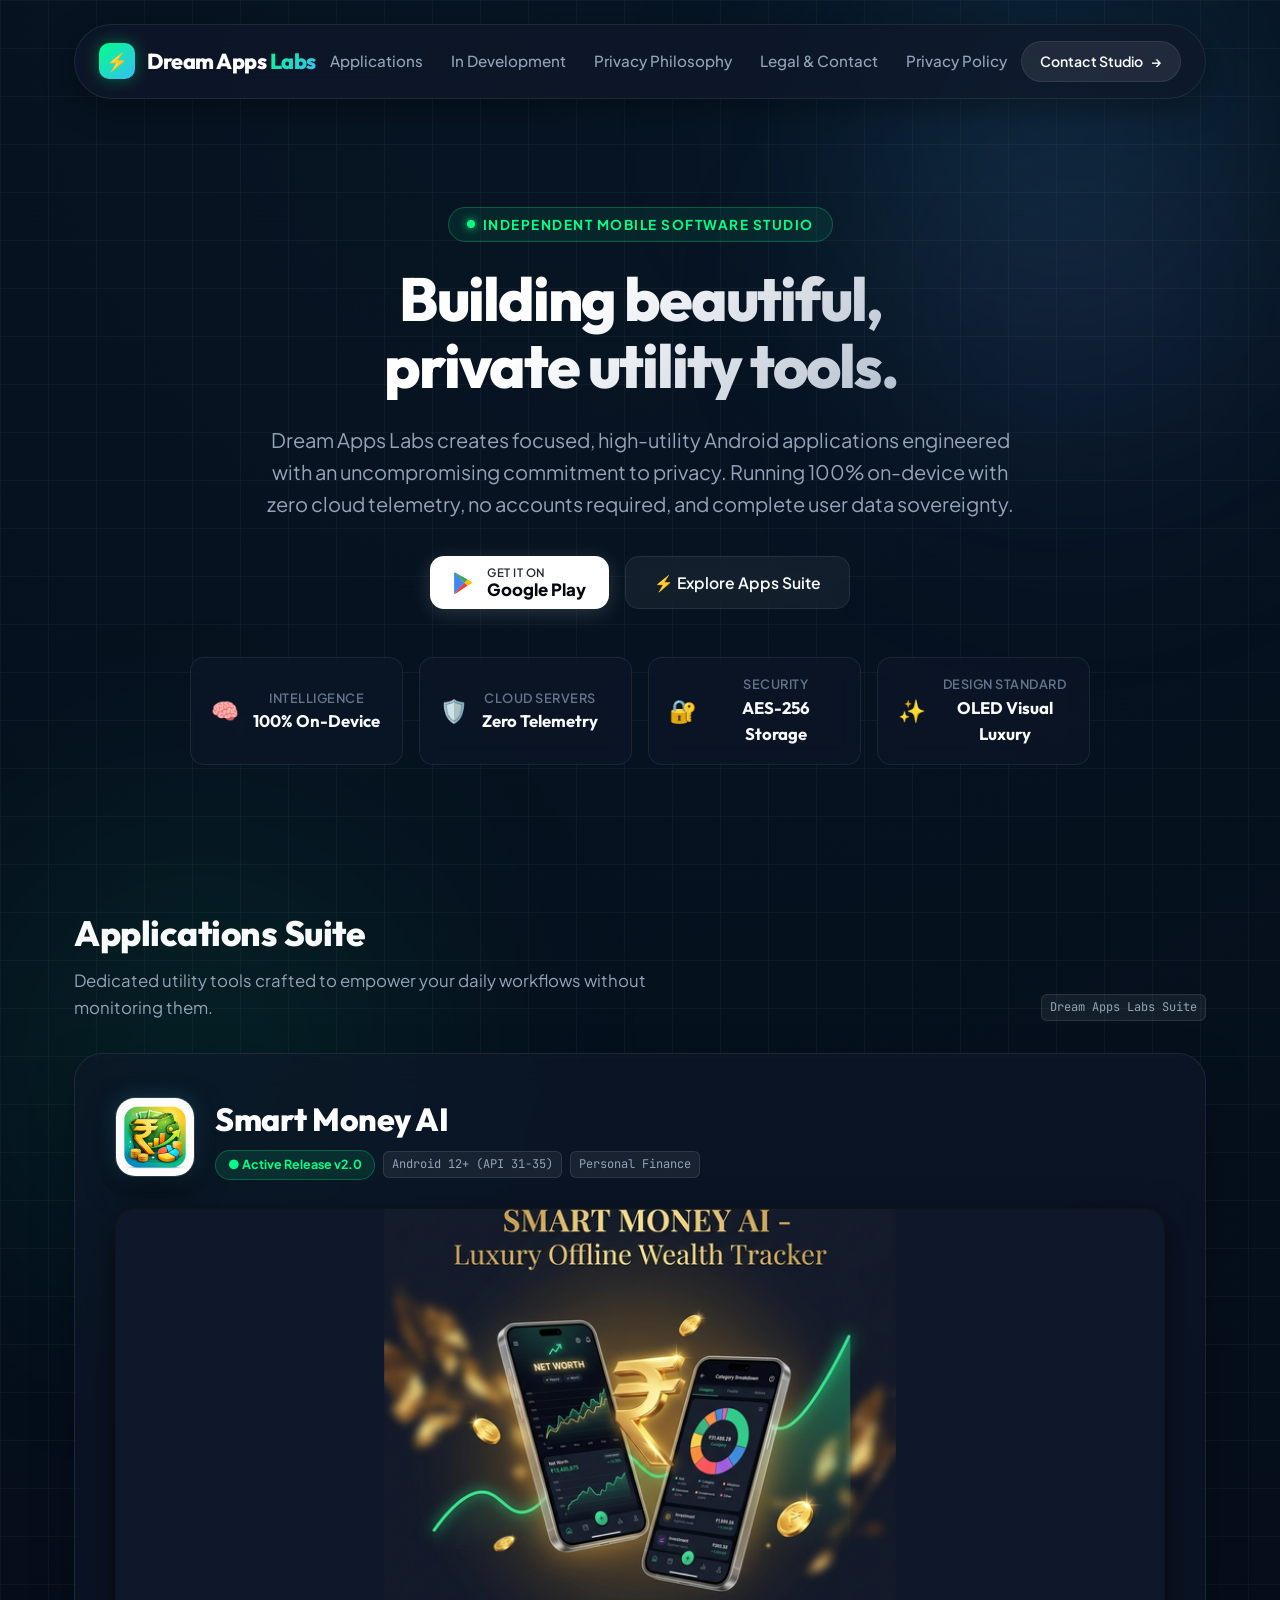
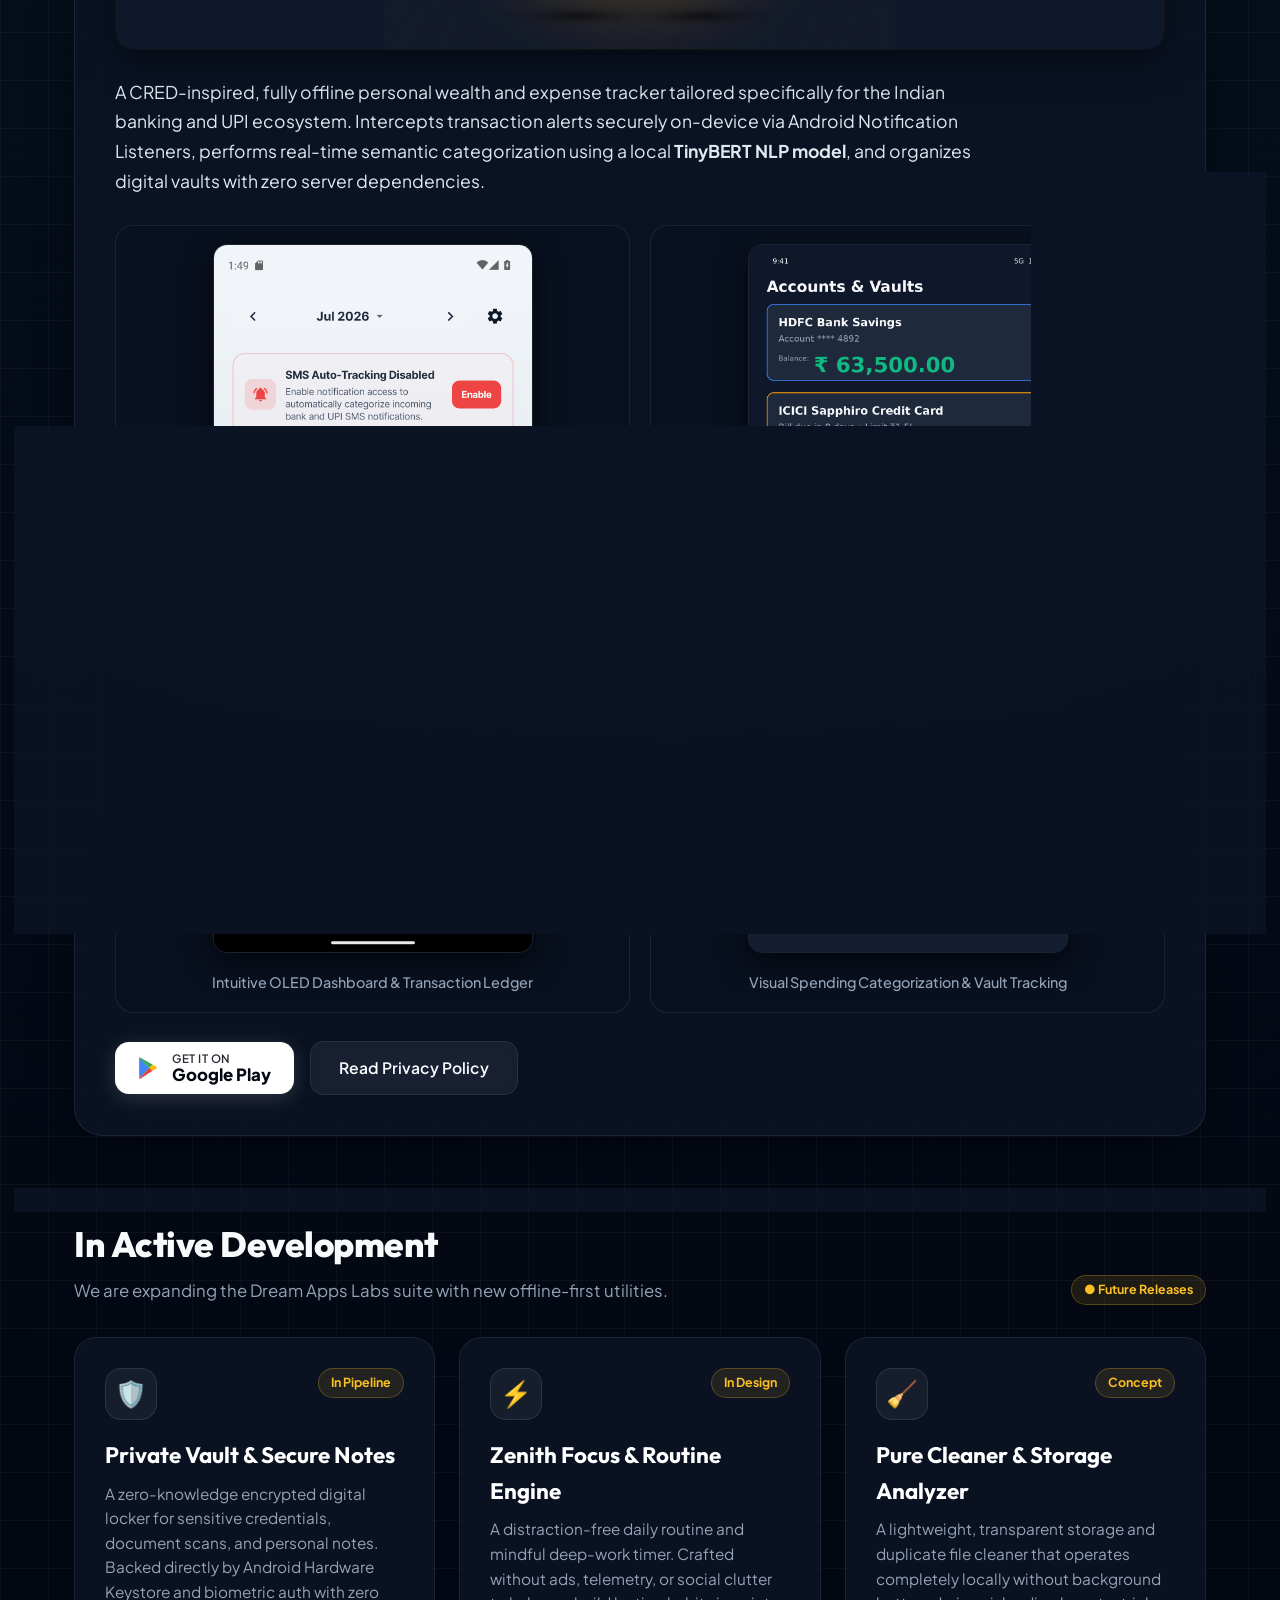
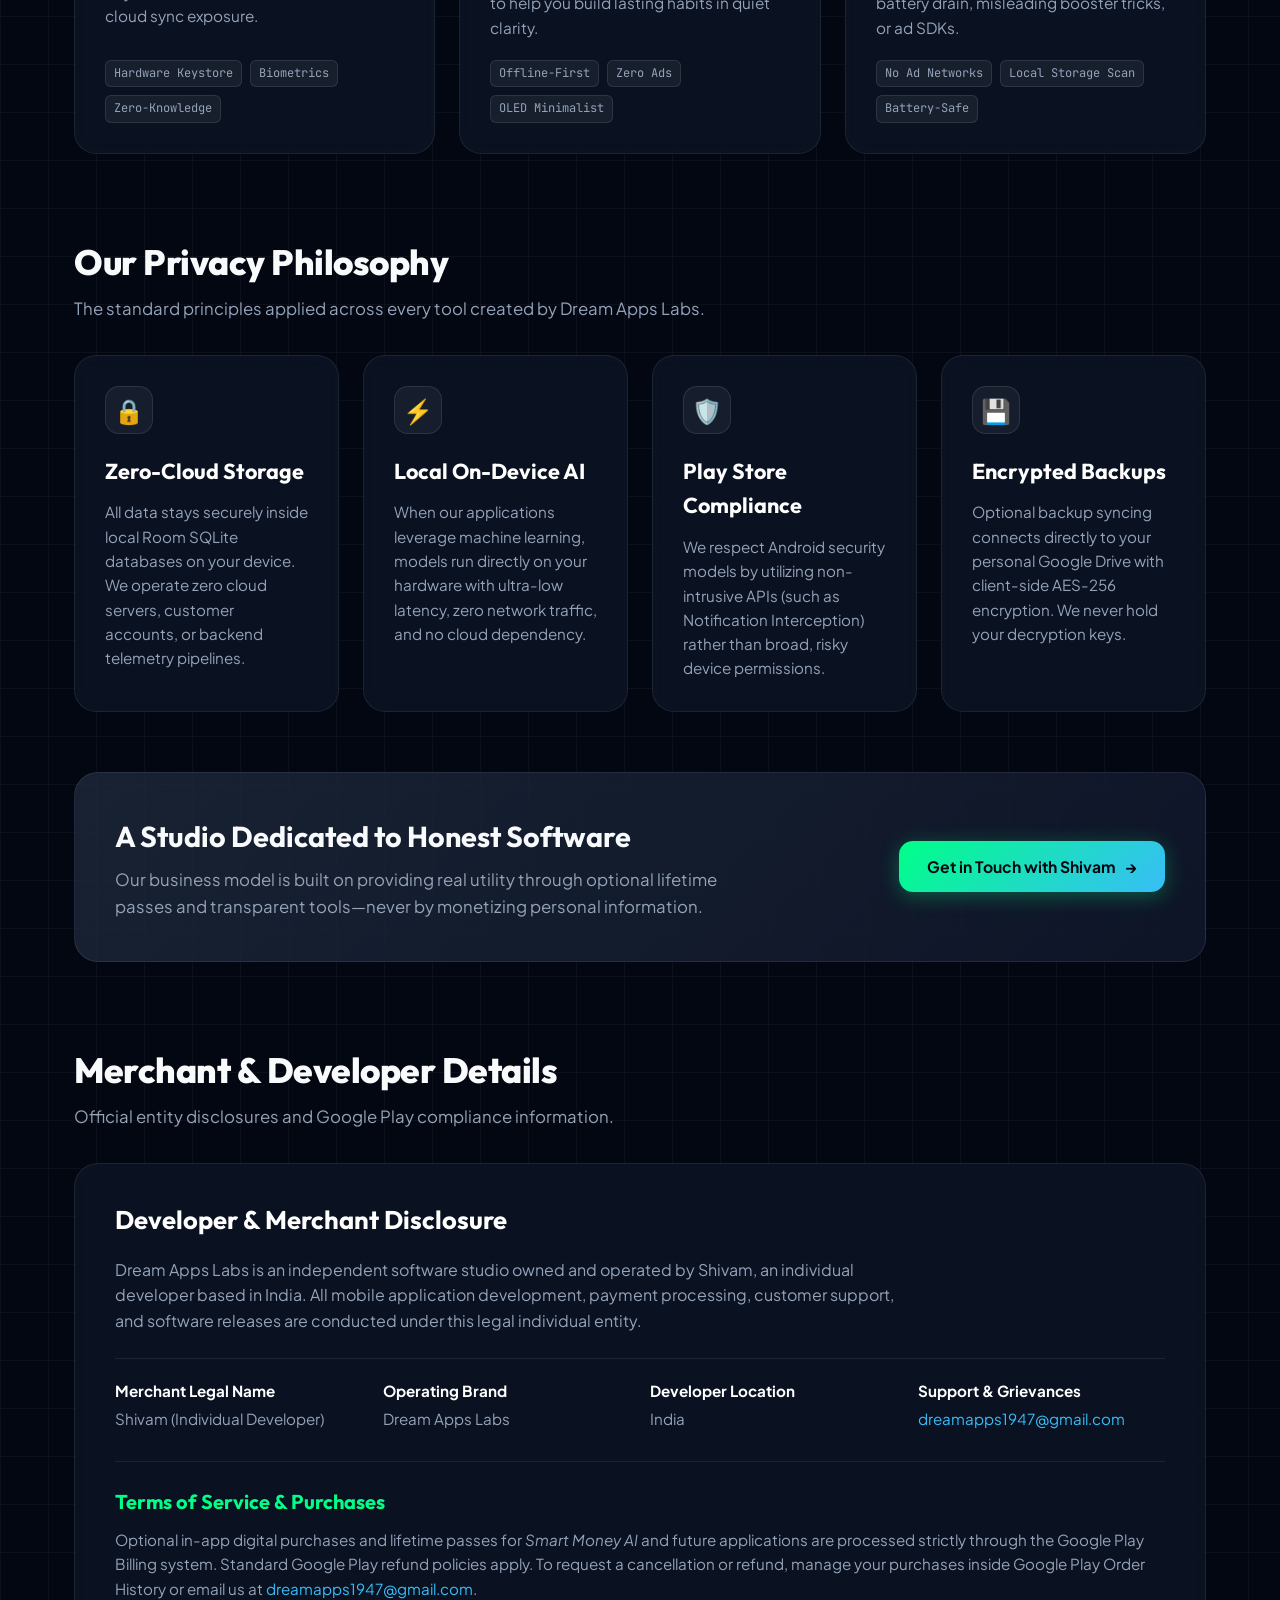
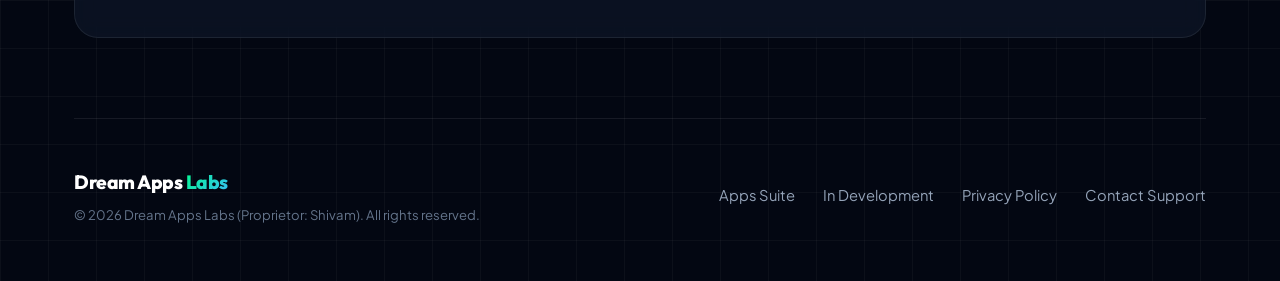
==== docs/index.html @ 2907e746 "chore: update canonical and OG meta tags to custom domain dreamappslabs.space" ====
<!DOCTYPE html>
<html lang="en">
<head>
    <meta charset="UTF-8">
    <meta name="viewport" content="width=device-width, initial-scale=1.0">
    <title>Dream Apps Labs | Privacy-First Utility Studio</title>
    <meta name="description" content="Dream Apps Labs is an independent mobile studio crafting beautiful, high-utility Android applications engineered with zero-cloud telemetry and on-device intelligence.">
    <link rel="canonical" href="https://dreamappslabs.space/">
    
    <!-- Open Graph / Social Sharing -->
    <meta property="og:type" content="website">
    <meta property="og:url" content="https://dreamappslabs.space/">
    <meta property="og:title" content="Dream Apps Labs | Privacy-First Utility Studio">
    <meta property="og:description" content="Mobile software studio crafting high-utility, beautiful Android applications. Zero cloud tracking, 100% on-device.">
    <meta property="og:image" content="https://dreamappslabs.space/assets/feature_graphic_1024x500.png">

    <!-- Twitter Card -->
    <meta name="twitter:card" content="summary_large_image">
    <meta name="twitter:title" content="Dream Apps Labs | Privacy-First Utility Studio">
    <meta name="twitter:description" content="Mobile software studio crafting high-utility, beautiful Android applications with zero cloud telemetry.">
    <meta name="twitter:image" content="https://dreamappslabs.space/assets/feature_graphic_1024x500.png">

    <link rel="icon" type="image/png" href="assets/app_icon_512.png">

    <!-- Premium Google Fonts -->
    <link rel="preconnect" href="https://fonts.googleapis.com">
    <link rel="preconnect" href="https://fonts.gstatic.com" crossorigin>
    <link href="https://fonts.googleapis.com/css2?family=JetBrains+Mono:wght@400;600&family=Outfit:wght@400;500;600;700;800&family=Plus+Jakarta+Sans:wght@300;400;500;600;700&display=swap" rel="stylesheet">
    
    <style>
        :root {
            --bg-color: #030712;
            --bg-surface: rgba(15, 23, 42, 0.65);
            --bg-surface-hover: rgba(30, 41, 59, 0.7);
            --grid-color: rgba(255, 255, 255, 0.035);
            --text-primary: #f8fafc;
            --text-secondary: #94a3b8;
            --text-muted: #64748b;
            --accent-green: #10b981;
            --accent-emerald: #00ff87;
            --accent-blue: #38bdf8;
            --accent-purple: #818cf8;
            --accent-amber: #fbbf24;
            --card-border: rgba(255, 255, 255, 0.08);
            --card-border-glow: rgba(56, 189, 248, 0.3);
            --glow-color: rgba(56, 189, 248, 0.15);
        }

        * {
            box-sizing: border-box;
            margin: 0;
            padding: 0;
        }

        html {
            scroll-behavior: smooth;
        }

        body {
            font-family: 'Plus Jakarta Sans', sans-serif;
            background-color: var(--bg-color);
            background-image: 
                radial-gradient(circle at 50% 0%, rgba(56, 189, 248, 0.08) 0%, transparent 60%),
                linear-gradient(to right, var(--grid-color) 1px, transparent 1px),
                linear-gradient(to bottom, var(--grid-color) 1px, transparent 1px);
            background-size: 100% 100%, 48px 48px, 48px 48px;
            color: var(--text-primary);
            min-height: 100vh;
            line-height: 1.6;
            overflow-x: hidden;
        }

        /* Ambient Glowing Background Meshes */
        .ambient-glow-1 {
            position: absolute;
            top: -200px;
            right: -100px;
            width: 650px;
            height: 650px;
            border-radius: 50%;
            background: radial-gradient(circle, rgba(56, 189, 248, 0.14) 0%, rgba(0, 0, 0, 0) 70%);
            z-index: -1;
            filter: blur(100px);
            pointer-events: none;
        }

        .ambient-glow-2 {
            position: absolute;
            top: 700px;
            left: -150px;
            width: 700px;
            height: 700px;
            border-radius: 50%;
            background: radial-gradient(circle, rgba(0, 255, 135, 0.09) 0%, rgba(0, 0, 0, 0) 70%);
            z-index: -1;
            filter: blur(100px);
            pointer-events: none;
        }

        .ambient-glow-3 {
            position: absolute;
            bottom: 300px;
            right: -100px;
            width: 600px;
            height: 600px;
            border-radius: 50%;
            background: radial-gradient(circle, rgba(129, 140, 248, 0.1) 0%, rgba(0, 0, 0, 0) 70%);
            z-index: -1;
            filter: blur(100px);
            pointer-events: none;
        }

        .container {
            max-width: 1180px;
            margin: 0 auto;
            padding: 24px;
            position: relative;
        }

        /* Modern Navigation */
        header {
            display: flex;
            justify-content: space-between;
            align-items: center;
            padding: 16px 24px;
            margin-bottom: 48px;
            background: rgba(15, 23, 42, 0.75);
            backdrop-filter: blur(16px);
            border: 1px solid var(--card-border);
            border-radius: 100px;
            position: sticky;
            top: 20px;
            z-index: 100;
            box-shadow: 0 8px 32px 0 rgba(0, 0, 0, 0.36);
        }

        .brand-container {
            display: flex;
            align-items: center;
            gap: 12px;
            text-decoration: none;
        }

        .brand-icon {
            width: 36px;
            height: 36px;
            border-radius: 10px;
            background: linear-gradient(135deg, #00ff87 0%, #38bdf8 100%);
            display: flex;
            align-items: center;
            justify-content: center;
            color: #030712;
            font-size: 1.1rem;
            font-weight: 800;
            box-shadow: 0 0 16px rgba(0, 255, 135, 0.35);
        }

        .logo {
            font-family: 'Outfit', sans-serif;
            font-size: 1.35rem;
            font-weight: 800;
            letter-spacing: -0.5px;
            color: #ffffff;
        }

        .logo span {
            background: linear-gradient(135deg, var(--accent-emerald) 0%, var(--accent-blue) 100%);
            -webkit-background-clip: text;
            -webkit-text-fill-color: transparent;
        }

        .nav-links {
            display: flex;
            align-items: center;
            gap: 28px;
        }

        .nav-links a {
            color: var(--text-secondary);
            text-decoration: none;
            font-size: 0.95rem;
            font-weight: 500;
            transition: color 0.2s ease;
        }

        .nav-links a:hover {
            color: var(--text-primary);
        }

        .header-btn {
            display: inline-flex;
            align-items: center;
            gap: 8px;
            background: rgba(255, 255, 255, 0.08);
            color: var(--text-primary);
            border: 1px solid var(--card-border);
            padding: 8px 18px;
            border-radius: 100px;
            font-size: 0.88rem;
            font-weight: 600;
            text-decoration: none;
            transition: all 0.2s ease;
        }

        .header-btn:hover {
            background: rgba(255, 255, 255, 0.16);
            border-color: rgba(255, 255, 255, 0.25);
            transform: translateY(-1px);
        }

        /* Hero Section */
        .hero {
            text-align: center;
            padding: 60px 0 60px 0;
            max-width: 900px;
            margin: 0 auto;
        }

        .tagline {
            display: inline-flex;
            align-items: center;
            gap: 8px;
            font-size: 0.85rem;
            font-weight: 700;
            letter-spacing: 1.5px;
            text-transform: uppercase;
            color: var(--accent-emerald);
            background: rgba(0, 255, 135, 0.08);
            border: 1px solid rgba(0, 255, 135, 0.25);
            padding: 6px 18px;
            border-radius: 100px;
            margin-bottom: 24px;
        }

        .tagline .pulse-dot {
            width: 8px;
            height: 8px;
            border-radius: 50%;
            background-color: var(--accent-emerald);
            box-shadow: 0 0 10px var(--accent-emerald);
            animation: pulse 2s infinite ease-in-out;
        }

        @keyframes pulse {
            0% { transform: scale(0.9); opacity: 0.7; }
            50% { transform: scale(1.3); opacity: 1; box-shadow: 0 0 14px var(--accent-emerald); }
            100% { transform: scale(0.9); opacity: 0.7; }
        }

        h1 {
            font-family: 'Outfit', sans-serif;
            font-size: 3.8rem;
            font-weight: 800;
            line-height: 1.1;
            letter-spacing: -2px;
            margin-bottom: 24px;
            background: linear-gradient(135deg, #ffffff 40%, #94a3b8 100%);
            -webkit-background-clip: text;
            -webkit-text-fill-color: transparent;
        }

        @media (max-width: 768px) {
            h1 { font-size: 2.5rem; letter-spacing: -1px; }
            .nav-links { display: none; }
            header { border-radius: 20px; }
        }

        .hero-desc {
            font-size: 1.25rem;
            color: var(--text-secondary);
            max-width: 760px;
            margin: 0 auto 36px auto;
            font-weight: 400;
        }

        .hero-actions {
            display: flex;
            align-items: center;
            justify-content: center;
            gap: 16px;
            flex-wrap: wrap;
            margin-bottom: 48px;
        }

        /* Buttons */
        .btn {
            font-family: 'Plus Jakarta Sans', sans-serif;
            font-weight: 600;
            font-size: 0.98rem;
            padding: 13px 28px;
            border-radius: 14px;
            cursor: pointer;
            text-decoration: none;
            transition: all 0.25s cubic-bezier(0.16, 1, 0.3, 1);
            display: inline-flex;
            align-items: center;
            gap: 10px;
        }

        .btn-primary {
            background: linear-gradient(135deg, #00ff87 0%, #38bdf8 100%);
            color: #030712;
            font-weight: 700;
            border: none;
            box-shadow: 0 4px 20px rgba(0, 255, 135, 0.3);
        }

        .btn-primary:hover {
            transform: translateY(-2px);
            box-shadow: 0 8px 30px rgba(56, 189, 248, 0.4);
        }

        .btn-secondary {
            background: rgba(255, 255, 255, 0.05);
            color: var(--text-primary);
            border: 1px solid var(--card-border);
            backdrop-filter: blur(8px);
        }

        .btn-secondary:hover {
            background: rgba(255, 255, 255, 0.1);
            border-color: rgba(255, 255, 255, 0.25);
            transform: translateY(-2px);
        }

        .btn-playstore {
            background: #ffffff;
            color: #030712;
            border: 1px solid rgba(255, 255, 255, 0.4);
            padding: 9px 22px;
            border-radius: 14px;
            display: inline-flex;
            align-items: center;
            gap: 12px;
            text-decoration: none;
            box-shadow: 0 4px 20px rgba(255, 255, 255, 0.15);
            transition: all 0.25s cubic-bezier(0.16, 1, 0.3, 1);
        }

        .btn-playstore:hover {
            background: #ffffff;
            transform: translateY(-2px);
            box-shadow: 0 8px 30px rgba(255, 255, 255, 0.3), 0 0 20px rgba(56, 189, 248, 0.3);
        }

        .btn-playstore svg {
            flex-shrink: 0;
        }

        /* Trust Grid Badges */
        .trust-grid {
            display: grid;
            grid-template-columns: repeat(auto-fit, minmax(200px, 1fr));
            gap: 16px;
            max-width: 960px;
            margin: 0 auto;
        }

        .trust-item {
            background: rgba(15, 23, 42, 0.5);
            border: 1px solid var(--card-border);
            border-radius: 14px;
            padding: 16px 20px;
            display: flex;
            align-items: center;
            gap: 14px;
            backdrop-filter: blur(10px);
            transition: all 0.2s ease;
        }

        .trust-item:hover {
            border-color: rgba(255, 255, 255, 0.18);
            background: rgba(15, 23, 42, 0.8);
            transform: translateY(-2px);
        }

        .trust-icon {
            font-size: 1.4rem;
        }

        .trust-label {
            font-size: 0.8rem;
            color: var(--text-muted);
            text-transform: uppercase;
            letter-spacing: 0.5px;
            font-weight: 600;
        }

        .trust-value {
            font-family: 'Outfit', sans-serif;
            font-size: 1.05rem;
            font-weight: 700;
            color: var(--text-primary);
        }

        /* Section Headings */
        .section-header {
            margin: 80px 0 32px 0;
            display: flex;
            align-items: flex-end;
            justify-content: space-between;
            flex-wrap: wrap;
            gap: 16px;
        }

        .section-title {
            font-family: 'Outfit', sans-serif;
            font-size: 2.2rem;
            font-weight: 800;
            letter-spacing: -0.5px;
        }

        .section-subtitle {
            color: var(--text-secondary);
            font-size: 1.05rem;
            max-width: 640px;
            margin-top: 6px;
        }

        /* Apps Ecosystem Section */
        .app-spotlight-card {
            background: var(--bg-surface);
            border: 1px solid var(--card-border);
            border-radius: 28px;
            padding: 40px;
            backdrop-filter: blur(16px);
            box-shadow: 0 16px 48px -12px rgba(0, 0, 0, 0.5);
            position: relative;
            overflow: hidden;
            margin-bottom: 32px;
            transition: all 0.3s ease;
        }

        .app-spotlight-card:hover {
            border-color: var(--card-border-glow);
            box-shadow: 0 20px 60px -10px var(--glow-color);
        }

        .app-hero-header {
            display: flex;
            align-items: center;
            justify-content: space-between;
            flex-wrap: wrap;
            gap: 20px;
            margin-bottom: 28px;
        }

        .app-branding {
            display: flex;
            align-items: center;
            gap: 20px;
        }

        .app-icon {
            width: 80px;
            height: 80px;
            border-radius: 20px;
            box-shadow: 0 10px 30px rgba(0, 0, 0, 0.6), 0 0 20px rgba(56, 189, 248, 0.25);
            border: 1px solid rgba(255, 255, 255, 0.15);
            object-fit: cover;
        }

        .app-title-group h3 {
            font-family: 'Outfit', sans-serif;
            font-size: 2rem;
            font-weight: 800;
            letter-spacing: -0.5px;
            color: #ffffff;
            margin-bottom: 4px;
        }

        .status-badge-active {
            display: inline-flex;
            align-items: center;
            gap: 6px;
            font-size: 0.78rem;
            font-weight: 700;
            color: var(--accent-emerald);
            background: rgba(0, 255, 135, 0.1);
            border: 1px solid rgba(0, 255, 135, 0.25);
            padding: 4px 12px;
            border-radius: 100px;
        }

        .status-badge-pipeline {
            display: inline-flex;
            align-items: center;
            gap: 6px;
            font-size: 0.78rem;
            font-weight: 700;
            color: var(--accent-amber);
            background: rgba(251, 191, 36, 0.1);
            border: 1px solid rgba(251, 191, 36, 0.25);
            padding: 4px 12px;
            border-radius: 100px;
        }

        .feature-banner-wrapper {
            margin: 20px 0 28px 0;
            border-radius: 18px;
            overflow: hidden;
            border: 1px solid var(--card-border);
            box-shadow: 0 12px 36px rgba(0, 0, 0, 0.5);
            background: #000;
            position: relative;
        }

        .feature-banner {
            width: 100%;
            height: auto;
            max-height: 440px;
            object-fit: cover;
            display: block;
            transition: transform 0.4s ease;
        }

        .feature-banner-wrapper:hover .feature-banner {
            transform: scale(1.015);
        }

        .app-pitch {
            font-size: 1.1rem;
            color: #e2e8f0;
            max-width: 900px;
            margin-bottom: 24px;
            line-height: 1.7;
        }

        /* Screenshot Showcases */
        .screenshots-grid {
            display: grid;
            grid-template-columns: repeat(auto-fit, minmax(280px, 1fr));
            gap: 20px;
            margin: 28px 0;
        }

        .screenshot-card {
            background: rgba(10, 15, 30, 0.6);
            border: 1px solid var(--card-border);
            border-radius: 18px;
            padding: 18px;
            text-align: center;
            transition: all 0.3s ease;
        }

        .screenshot-card:hover {
            border-color: rgba(255, 255, 255, 0.25);
            transform: translateY(-4px);
        }

        .screenshot-img {
            width: 100%;
            max-width: 320px;
            height: auto;
            border-radius: 14px;
            border: 1px solid rgba(255, 255, 255, 0.08);
            box-shadow: 0 10px 30px rgba(0, 0, 0, 0.6);
            display: inline-block;
        }

        .screenshot-caption {
            margin-top: 12px;
            font-size: 0.9rem;
            color: var(--text-secondary);
            font-weight: 500;
        }

        /* Pipeline Apps Grid */
        .pipeline-grid {
            display: grid;
            grid-template-columns: repeat(auto-fit, minmax(320px, 1fr));
            gap: 24px;
            margin-bottom: 40px;
        }

        .pipeline-card {
            background: var(--bg-surface);
            border: 1px solid var(--card-border);
            border-radius: 22px;
            padding: 30px;
            backdrop-filter: blur(12px);
            transition: all 0.25s ease;
            display: flex;
            flex-direction: column;
            justify-content: space-between;
        }

        .pipeline-card:hover {
            transform: translateY(-4px);
            border-color: rgba(255, 255, 255, 0.2);
            background: var(--bg-surface-hover);
        }

        .pipeline-top {
            display: flex;
            justify-content: space-between;
            align-items: flex-start;
            margin-bottom: 18px;
        }

        .pipeline-icon {
            width: 52px;
            height: 52px;
            border-radius: 16px;
            background: rgba(255, 255, 255, 0.05);
            border: 1px solid rgba(255, 255, 255, 0.1);
            display: flex;
            align-items: center;
            justify-content: center;
            font-size: 1.6rem;
        }

        .pipeline-card h4 {
            font-family: 'Outfit', sans-serif;
            font-size: 1.4rem;
            font-weight: 700;
            color: #ffffff;
            margin-bottom: 8px;
        }

        .pipeline-desc {
            color: var(--text-secondary);
            font-size: 0.96rem;
            line-height: 1.6;
            margin-bottom: 20px;
        }

        .tag-pill-row {
            display: flex;
            flex-wrap: wrap;
            gap: 8px;
        }

        /* Pillars 4-grid */
        .pillars-grid {
            display: grid;
            grid-template-columns: repeat(auto-fit, minmax(260px, 1fr));
            gap: 24px;
            margin-bottom: 60px;
        }

        .pillar-card {
            background: var(--bg-surface);
            border: 1px solid var(--card-border);
            border-radius: 22px;
            padding: 30px;
            backdrop-filter: blur(12px);
            transition: all 0.25s ease;
            position: relative;
        }

        .pillar-card:hover {
            transform: translateY(-4px);
            border-color: rgba(255, 255, 255, 0.2);
            background: var(--bg-surface-hover);
        }

        .pillar-icon {
            width: 48px;
            height: 48px;
            border-radius: 14px;
            background: rgba(255, 255, 255, 0.05);
            border: 1px solid rgba(255, 255, 255, 0.1);
            display: flex;
            align-items: center;
            justify-content: center;
            font-size: 1.5rem;
            margin-bottom: 20px;
        }

        .pillar-card h4 {
            font-family: 'Outfit', sans-serif;
            font-size: 1.35rem;
            font-weight: 700;
            margin-bottom: 12px;
            color: #ffffff;
        }

        .pillar-card p {
            color: var(--text-secondary);
            font-size: 0.95rem;
            line-height: 1.6;
        }

        /* Studio Mission Banner */
        .studio-banner {
            background: linear-gradient(135deg, rgba(30, 41, 59, 0.8) 0%, rgba(15, 23, 42, 0.9) 100%);
            border: 1px solid var(--card-border);
            border-radius: 24px;
            padding: 40px;
            display: flex;
            align-items: center;
            justify-content: space-between;
            flex-wrap: wrap;
            gap: 24px;
            margin-bottom: 60px;
        }

        .studio-banner h3 {
            font-family: 'Outfit', sans-serif;
            font-size: 1.8rem;
            font-weight: 700;
            margin-bottom: 8px;
        }

        .studio-banner p {
            color: var(--text-secondary);
            max-width: 650px;
            font-size: 1.05rem;
        }

        /* Merchant Compliance Box */
        .compliance-section {
            background: var(--bg-surface);
            border: 1px solid var(--card-border);
            border-radius: 24px;
            padding: 36px 40px;
            margin-bottom: 80px;
            backdrop-filter: blur(12px);
        }

        .compliance-section h3 {
            font-family: 'Outfit', sans-serif;
            font-size: 1.6rem;
            font-weight: 700;
            margin-bottom: 16px;
            color: #ffffff;
        }

        .compliance-grid {
            display: grid;
            grid-template-columns: repeat(auto-fit, minmax(240px, 1fr));
            gap: 20px;
            margin-top: 20px;
            padding-top: 20px;
            border-top: 1px solid var(--card-border);
        }

        .compliance-item {
            font-size: 0.95rem;
            color: var(--text-secondary);
        }

        .compliance-item strong {
            color: #ffffff;
            display: block;
            margin-bottom: 4px;
        }

        /* Footer */
        footer {
            border-top: 1px solid var(--card-border);
            padding: 48px 0 32px 0;
            display: flex;
            justify-content: space-between;
            align-items: center;
            color: var(--text-secondary);
            font-size: 0.92rem;
            flex-wrap: wrap;
            gap: 24px;
        }

        .footer-brand {
            display: flex;
            flex-direction: column;
            gap: 6px;
        }

        .footer-links {
            display: flex;
            gap: 28px;
            align-items: center;
            flex-wrap: wrap;
        }

        .footer-links a {
            color: var(--text-secondary);
            text-decoration: none;
            transition: color 0.2s ease;
        }

        .footer-links a:hover {
            color: var(--text-primary);
        }

        /* Monospace badges */
        .mono-pill {
            font-family: 'JetBrains Mono', monospace;
            font-size: 0.75rem;
            background: rgba(255, 255, 255, 0.06);
            border: 1px solid rgba(255, 255, 255, 0.1);
            padding: 3px 8px;
            border-radius: 6px;
            color: var(--text-secondary);
        }
    </style>
</head>
<body>

    <div class="ambient-glow-1"></div>
    <div class="ambient-glow-2"></div>
    <div class="ambient-glow-3"></div>

    <div class="container">
        
        <!-- Header Navigation -->
        <header>
            <a href="#" class="brand-container">
                <div class="brand-icon">⚡</div>
                <div class="logo">Dream Apps<span> Labs</span></div>
            </a>

            <nav class="nav-links">
                <a href="#apps">Applications</a>
                <a href="#pipeline">In Development</a>
                <a href="#philosophy">Privacy Philosophy</a>
                <a href="#compliance">Legal & Contact</a>
                <a href="policy/smart-money/privacy-policy.html">Privacy Policy</a>
            </nav>

            <a href="mailto:dreamapps1947@gmail.com" class="header-btn">
                <span>Contact Studio</span>
                <span>→</span>
            </a>
        </header>

        <!-- Hero Section -->
        <section class="hero">
            <div class="tagline">
                <span class="pulse-dot"></span>
                <span>Independent Mobile Software Studio</span>
            </div>
            <h1>Building beautiful,<br>private utility tools.</h1>
            <p class="hero-desc">
                Dream Apps Labs creates focused, high-utility Android applications engineered with an uncompromising commitment to privacy. 
                Running 100% on-device with zero cloud telemetry, no accounts required, and complete user data sovereignty.
            </p>

            <div class="hero-actions">
                <a href="https://play.google.com/store/apps/details?id=com.expensemanagerai" target="_blank" rel="noopener noreferrer" class="btn btn-playstore">
                    <svg width="22" height="22" viewBox="0 0 512 512">
                        <path fill="#4285F4" d="M32.5 13.7c-4.4 4.7-7 11.5-7 19.8v445c0 8.3 2.6 15.1 7 19.8l232-242.3L32.5 13.7z"/>
                        <path fill="#FBBC04" d="M336.8 322.2l-72.3-73.9 72.3-73.9 83.2 47.4c23.7 13.5 23.7 35.6 0 49.1l-83.2 47.4z"/>
                        <path fill="#EA4335" d="M336.8 322.2L264.5 248.3 32.5 498.3c7.8 8.3 20.6 9.3 34.6 1.4l269.7-177.5z"/>
                        <path fill="#34A853" d="M336.8 174.4L67.1 22.3c-14-7.9-26.8-6.9-34.6 1.4l232 224.6 72.3-73.9z"/>
                    </svg>
                    <div style="text-align: left; line-height: 1.15;">
                        <span style="font-size: 0.72rem; text-transform: uppercase; letter-spacing: 0.5px; opacity: 0.85; display: block; font-weight: 600;">GET IT ON</span>
                        <span style="font-size: 1.05rem; font-weight: 800;">Google Play</span>
                    </div>
                </a>
                <a href="#apps" class="btn btn-secondary">
                    <span>⚡ Explore Apps Suite</span>
                </a>
            </div>

            <!-- Trust / Signal Badges -->
            <div class="trust-grid">
                <div class="trust-item">
                    <div class="trust-icon">🧠</div>
                    <div>
                        <div class="trust-label">Intelligence</div>
                        <div class="trust-value">100% On-Device</div>
                    </div>
                </div>
                <div class="trust-item">
                    <div class="trust-icon">🛡️</div>
                    <div>
                        <div class="trust-label">Cloud Servers</div>
                        <div class="trust-value">Zero Telemetry</div>
                    </div>
                </div>
                <div class="trust-item">
                    <div class="trust-icon">🔐</div>
                    <div>
                        <div class="trust-label">Security</div>
                        <div class="trust-value">AES-256 Storage</div>
                    </div>
                </div>
                <div class="trust-item">
                    <div class="trust-icon">✨</div>
                    <div>
                        <div class="trust-label">Design Standard</div>
                        <div class="trust-value">OLED Visual Luxury</div>
                    </div>
                </div>
            </div>
        </section>

        <!-- Apps Suite Section -->
        <div id="apps" class="section-header">
            <div>
                <h2 class="section-title">Applications Suite</h2>
                <p class="section-subtitle">Dedicated utility tools crafted to empower your daily workflows without monitoring them.</p>
            </div>
            <span class="mono-pill">Dream Apps Labs Suite</span>
        </div>

        <!-- Flagship: Smart Money AI -->
        <section class="app-spotlight-card">
            <div class="app-hero-header">
                <div class="app-branding">
                    <img src="assets/app_icon_512.png" alt="Smart Money AI Icon" class="app-icon">
                    <div class="app-title-group">
                        <h3>Smart Money AI</h3>
                        <div style="display: flex; gap: 8px; align-items: center; flex-wrap: wrap;">
                            <span class="status-badge-active">● Active Release v2.0</span>
                            <span class="mono-pill">Android 12+ (API 31-35)</span>
                            <span class="mono-pill">Personal Finance</span>
                        </div>
                    </div>
                </div>
            </div>

            <!-- Feature Graphic Banner -->
            <div class="feature-banner-wrapper">
                <img src="assets/feature_graphic_1024x500.png" alt="Smart Money AI Feature Graphic" class="feature-banner">
            </div>

            <p class="app-pitch">
                A CRED-inspired, fully offline personal wealth and expense tracker tailored specifically for the Indian banking and UPI ecosystem. Intercepts transaction alerts securely on-device via Android Notification Listeners, performs real-time semantic categorization using a local <strong>TinyBERT NLP model</strong>, and organizes digital vaults with zero server dependencies.
            </p>

            <!-- App Screenshots Showcase -->
            <div class="screenshots-grid">
                <div class="screenshot-card">
                    <img src="assets/screenshot_1.png" alt="Smart Money AI Dashboard & Analytics" class="screenshot-img">
                    <div class="screenshot-caption">Intuitive OLED Dashboard & Transaction Ledger</div>
                </div>
                <div class="screenshot-card">
                    <img src="assets/screenshot_2.png" alt="Smart Money AI Spending Breakdown" class="screenshot-img">
                    <div class="screenshot-caption">Visual Spending Categorization & Vault Tracking</div>
                </div>
            </div>

            <!-- Action Buttons -->
            <div style="display: flex; gap: 16px; flex-wrap: wrap; margin-top: 12px; align-items: center;">
                <a href="https://play.google.com/store/apps/details?id=com.expensemanagerai" target="_blank" rel="noopener noreferrer" class="btn btn-playstore">
                    <svg width="22" height="22" viewBox="0 0 512 512">
                        <path fill="#4285F4" d="M32.5 13.7c-4.4 4.7-7 11.5-7 19.8v445c0 8.3 2.6 15.1 7 19.8l232-242.3L32.5 13.7z"/>
                        <path fill="#FBBC04" d="M336.8 322.2l-72.3-73.9 72.3-73.9 83.2 47.4c23.7 13.5 23.7 35.6 0 49.1l-83.2 47.4z"/>
                        <path fill="#EA4335" d="M336.8 322.2L264.5 248.3 32.5 498.3c7.8 8.3 20.6 9.3 34.6 1.4l269.7-177.5z"/>
                        <path fill="#34A853" d="M336.8 174.4L67.1 22.3c-14-7.9-26.8-6.9-34.6 1.4l232 224.6 72.3-73.9z"/>
                    </svg>
                    <div style="text-align: left; line-height: 1.15;">
                        <span style="font-size: 0.72rem; text-transform: uppercase; letter-spacing: 0.5px; opacity: 0.85; display: block; font-weight: 600;">GET IT ON</span>
                        <span style="font-size: 1.05rem; font-weight: 800;">Google Play</span>
                    </div>
                </a>
                <a href="policy/smart-money/privacy-policy.html" class="btn btn-secondary">
                    <span>Read Privacy Policy</span>
                </a>
            </div>
        </section>

        <!-- Upcoming Apps Pipeline -->
        <div id="pipeline" class="section-header">
            <div>
                <h2 class="section-title">In Active Development</h2>
                <p class="section-subtitle">We are expanding the Dream Apps Labs suite with new offline-first utilities.</p>
            </div>
            <span class="status-badge-pipeline">● Future Releases</span>
        </div>

        <section class="pipeline-grid">
            
            <!-- Vault App Card -->
            <div class="pipeline-card">
                <div>
                    <div class="pipeline-top">
                        <div class="pipeline-icon">🛡️</div>
                        <span class="status-badge-pipeline">In Pipeline</span>
                    </div>
                    <h4>Private Vault & Secure Notes</h4>
                    <p class="pipeline-desc">
                        A zero-knowledge encrypted digital locker for sensitive credentials, document scans, and personal notes. Backed directly by Android Hardware Keystore and biometric auth with zero cloud sync exposure.
                    </p>
                </div>
                <div class="tag-pill-row">
                    <span class="mono-pill">Hardware Keystore</span>
                    <span class="mono-pill">Biometrics</span>
                    <span class="mono-pill">Zero-Knowledge</span>
                </div>
            </div>

            <!-- Zenith Habit & Focus App Card -->
            <div class="pipeline-card">
                <div>
                    <div class="pipeline-top">
                        <div class="pipeline-icon">⚡</div>
                        <span class="status-badge-pipeline">In Design</span>
                    </div>
                    <h4>Zenith Focus & Routine Engine</h4>
                    <p class="pipeline-desc">
                        A distraction-free daily routine and mindful deep-work timer. Crafted without ads, telemetry, or social clutter to help you build lasting habits in quiet clarity.
                    </p>
                </div>
                <div class="tag-pill-row">
                    <span class="mono-pill">Offline-First</span>
                    <span class="mono-pill">Zero Ads</span>
                    <span class="mono-pill">OLED Minimalist</span>
                </div>
            </div>

            <!-- Device Health / Cleaner Card -->
            <div class="pipeline-card">
                <div>
                    <div class="pipeline-top">
                        <div class="pipeline-icon">🧹</div>
                        <span class="status-badge-pipeline">Concept</span>
                    </div>
                    <h4>Pure Cleaner & Storage Analyzer</h4>
                    <p class="pipeline-desc">
                        A lightweight, transparent storage and duplicate file cleaner that operates completely locally without background battery drain, misleading booster tricks, or ad SDKs.
                    </p>
                </div>
                <div class="tag-pill-row">
                    <span class="mono-pill">No Ad Networks</span>
                    <span class="mono-pill">Local Storage Scan</span>
                    <span class="mono-pill">Battery-Safe</span>
                </div>
            </div>

        </section>

        <!-- Philosophy Section -->
        <div id="philosophy" class="section-header">
            <div>
                <h2 class="section-title">Our Privacy Philosophy</h2>
                <p class="section-subtitle">The standard principles applied across every tool created by Dream Apps Labs.</p>
            </div>
        </div>

        <section class="pillars-grid">
            <div class="pillar-card">
                <div class="pillar-icon">🔒</div>
                <h4>Zero-Cloud Storage</h4>
                <p>All data stays securely inside local Room SQLite databases on your device. We operate zero cloud servers, customer accounts, or backend telemetry pipelines.</p>
            </div>
            <div class="pillar-card">
                <div class="pillar-icon">⚡</div>
                <h4>Local On-Device AI</h4>
                <p>When our applications leverage machine learning, models run directly on your hardware with ultra-low latency, zero network traffic, and no cloud dependency.</p>
            </div>
            <div class="pillar-card">
                <div class="pillar-icon">🛡️</div>
                <h4>Play Store Compliance</h4>
                <p>We respect Android security models by utilizing non-intrusive APIs (such as Notification Interception) rather than broad, risky device permissions.</p>
            </div>
            <div class="pillar-card">
                <div class="pillar-icon">💾</div>
                <h4>Encrypted Backups</h4>
                <p>Optional backup syncing connects directly to your personal Google Drive with client-side AES-256 encryption. We never hold your decryption keys.</p>
            </div>
        </section>

        <!-- Studio Commitment Banner -->
        <section class="studio-banner">
            <div>
                <h3>A Studio Dedicated to Honest Software</h3>
                <p>Our business model is built on providing real utility through optional lifetime passes and transparent tools—never by monetizing personal information.</p>
            </div>
            <a href="mailto:dreamapps1947@gmail.com" class="btn btn-primary">
                <span>Get in Touch with Shivam</span>
                <span>→</span>
            </a>
        </section>

        <!-- Compliance & Merchant Section -->
        <div id="compliance" class="section-header">
            <div>
                <h2 class="section-title">Merchant & Developer Details</h2>
                <p class="section-subtitle">Official entity disclosures and Google Play compliance information.</p>
            </div>
        </div>

        <section class="compliance-section">
            <h3>Developer & Merchant Disclosure</h3>
            <p style="color: var(--text-secondary); max-width: 800px; margin-bottom: 24px;">
                Dream Apps Labs is an independent software studio owned and operated by Shivam, an individual developer based in India. All mobile application development, payment processing, customer support, and software releases are conducted under this legal individual entity.
            </p>

            <div class="compliance-grid">
                <div class="compliance-item">
                    <strong>Merchant Legal Name</strong>
                    Shivam (Individual Developer)
                </div>
                <div class="compliance-item">
                    <strong>Operating Brand</strong>
                    Dream Apps Labs
                </div>
                <div class="compliance-item">
                    <strong>Developer Location</strong>
                    India
                </div>
                <div class="compliance-item">
                    <strong>Support & Grievances</strong>
                    <a href="mailto:dreamapps1947@gmail.com" style="color: var(--accent-blue); text-decoration: none;">dreamapps1947@gmail.com</a>
                </div>
            </div>

            <div style="margin-top: 30px; padding-top: 24px; border-top: 1px solid var(--card-border);">
                <h4 style="font-family: 'Outfit', sans-serif; font-size: 1.25rem; color: var(--accent-emerald); margin-bottom: 10px;">
                    Terms of Service & Purchases
                </h4>
                <p style="color: var(--text-secondary); font-size: 0.95rem; line-height: 1.6;">
                    Optional in-app digital purchases and lifetime passes for <em>Smart Money AI</em> and future applications are processed strictly through the Google Play Billing system. Standard Google Play refund policies apply. To request a cancellation or refund, manage your purchases inside Google Play Order History or email us at <a href="mailto:dreamapps1947@gmail.com" style="color: var(--accent-blue); text-decoration: none;">dreamapps1947@gmail.com</a>.
                </p>
            </div>
        </section>

        <!-- Footer -->
        <footer>
            <div class="footer-brand">
                <div class="logo" style="font-size: 1.2rem;">Dream Apps<span> Labs</span></div>
                <div style="font-size: 0.82rem; color: var(--text-muted);">&copy; 2026 Dream Apps Labs (Proprietor: Shivam). All rights reserved.</div>
            </div>

            <div class="footer-links">
                <a href="#apps">Apps Suite</a>
                <a href="#pipeline">In Development</a>
                <a href="policy/smart-money/privacy-policy.html">Privacy Policy</a>
                <a href="mailto:dreamapps1947@gmail.com">Contact Support</a>
            </div>
        </footer>

    </div>

</body>
</html>
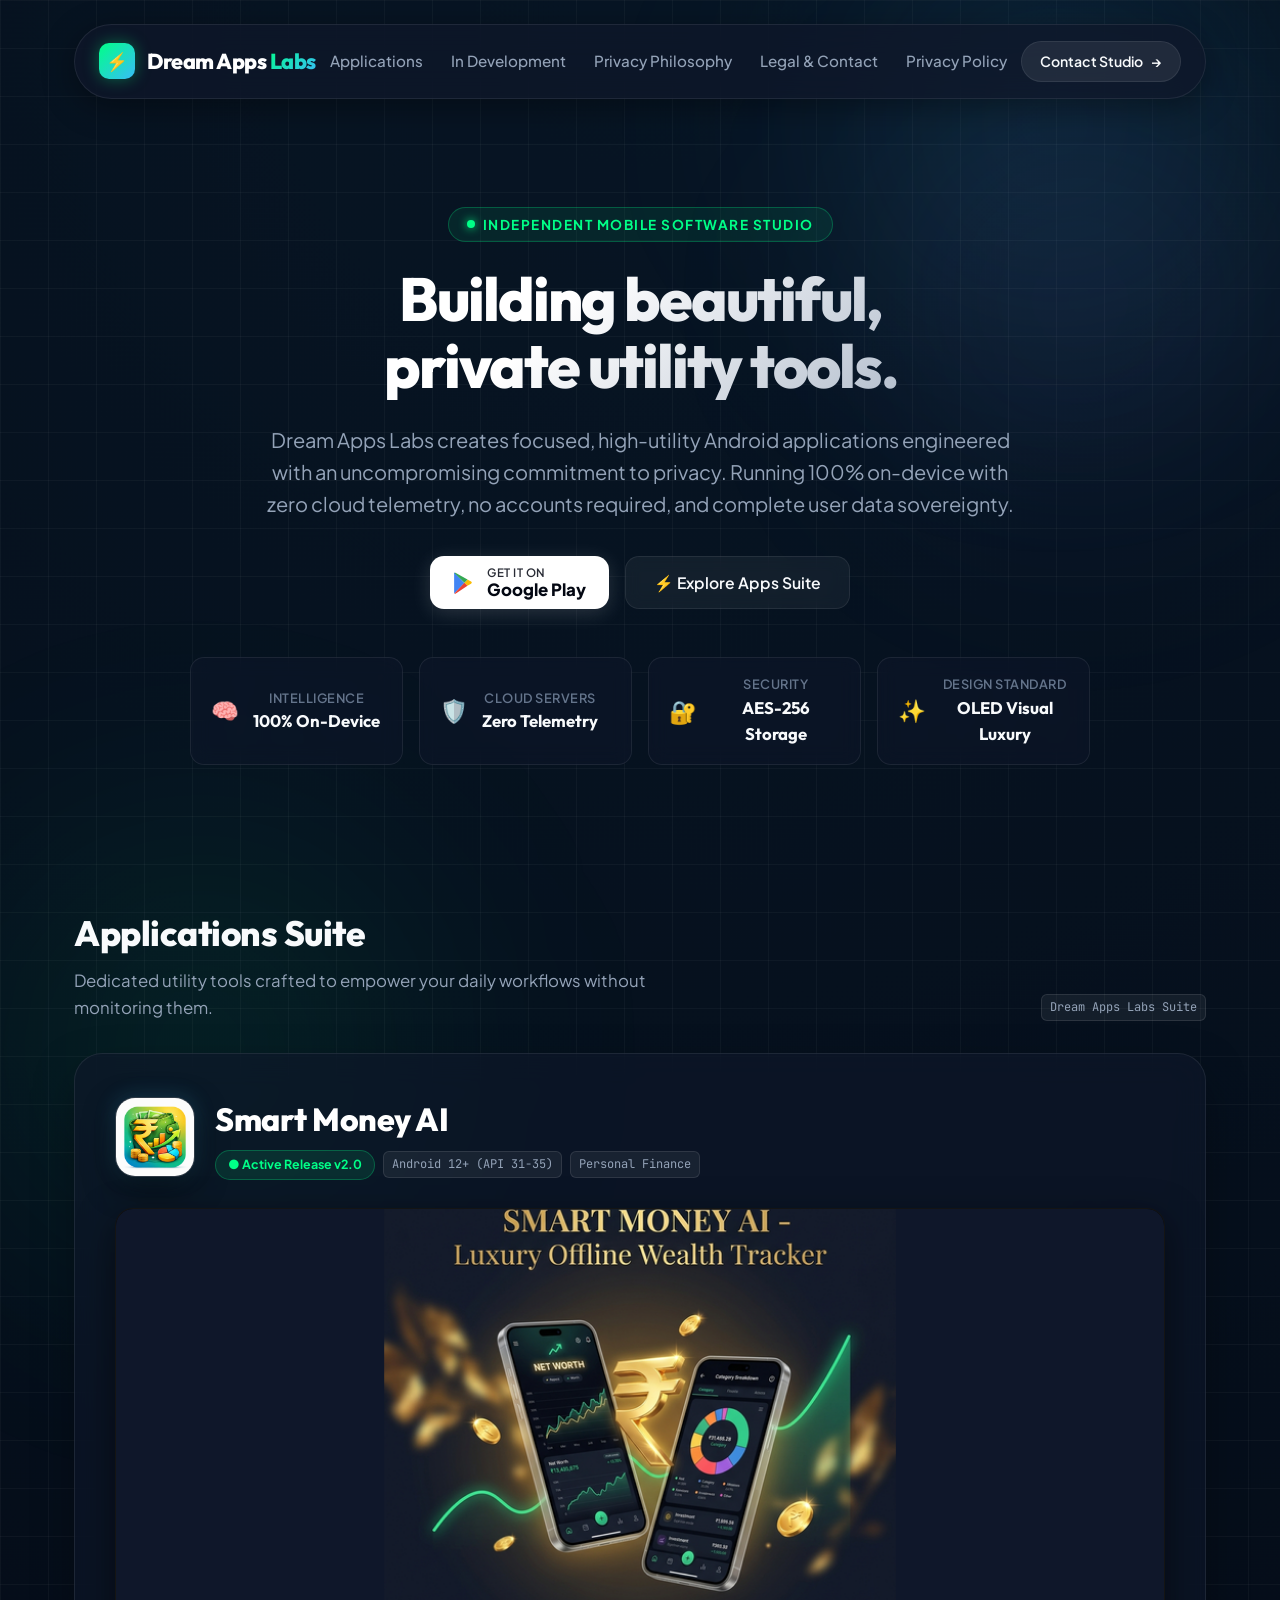
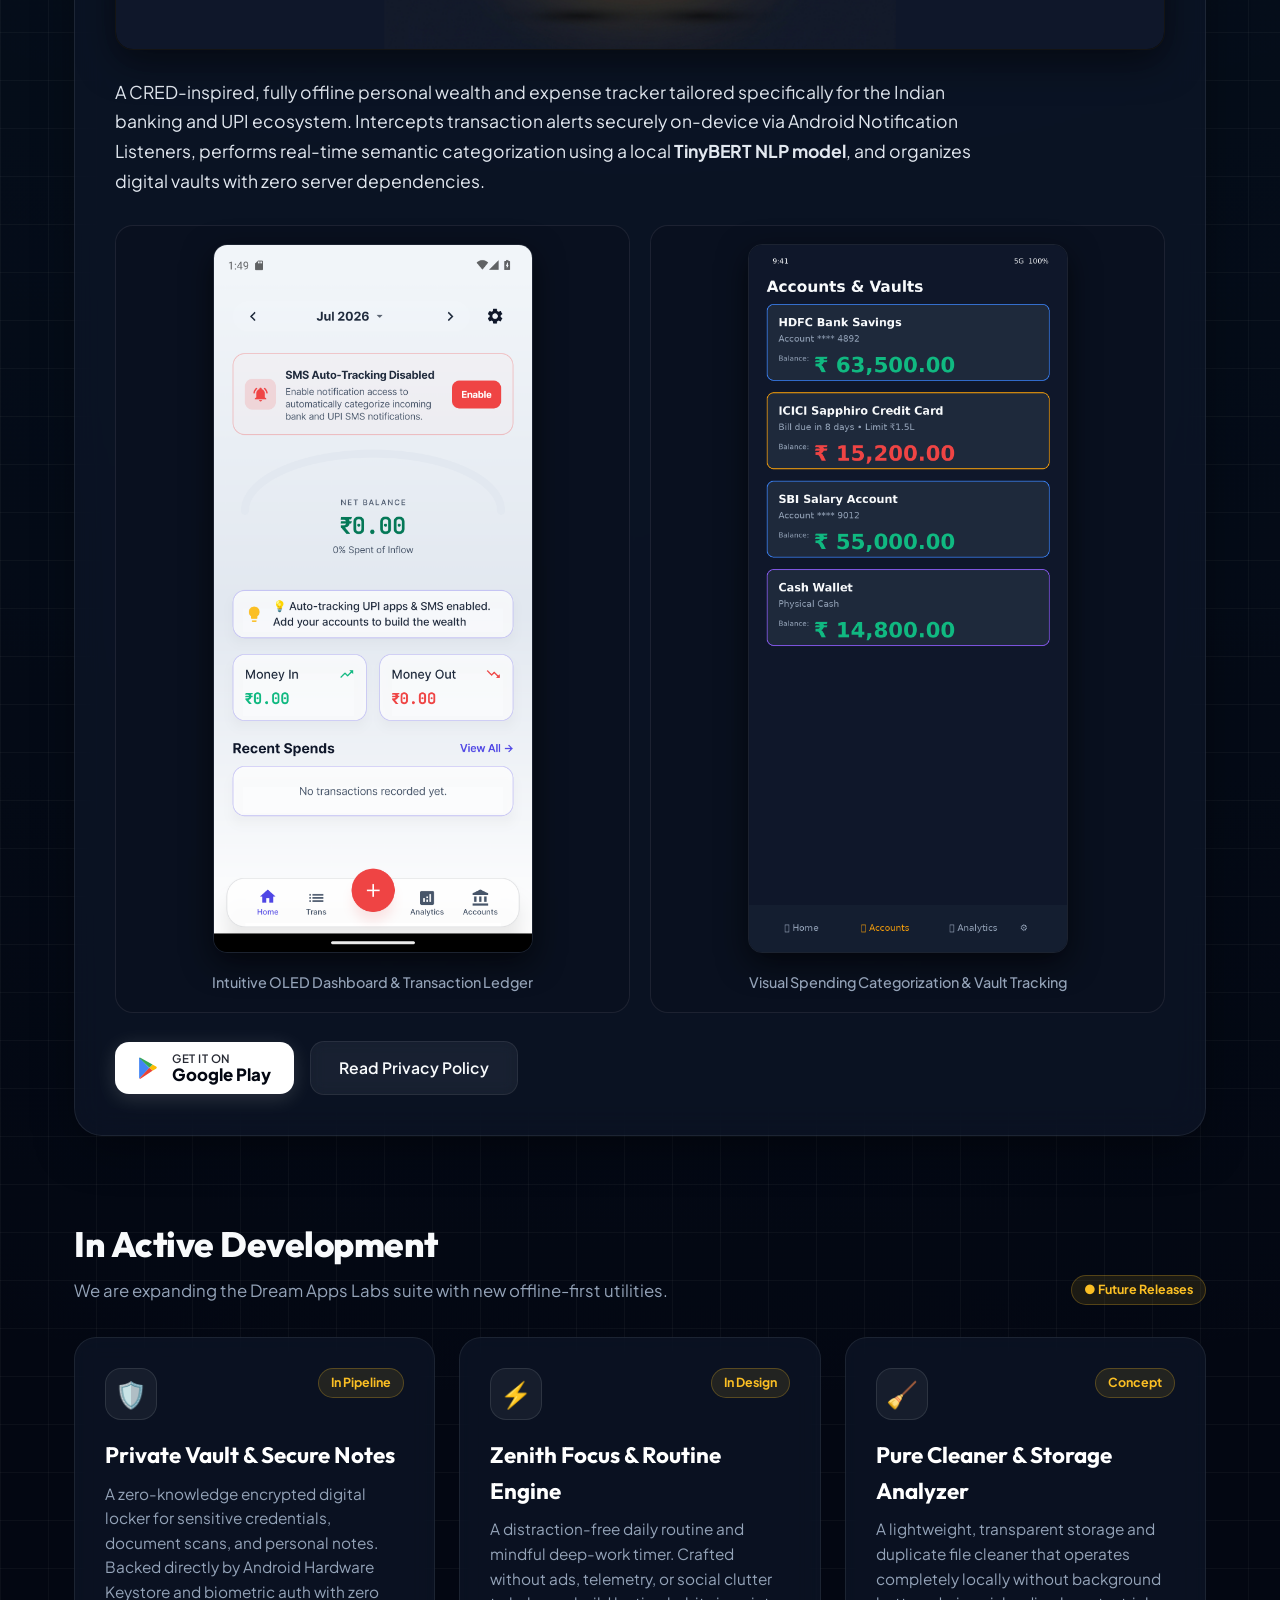
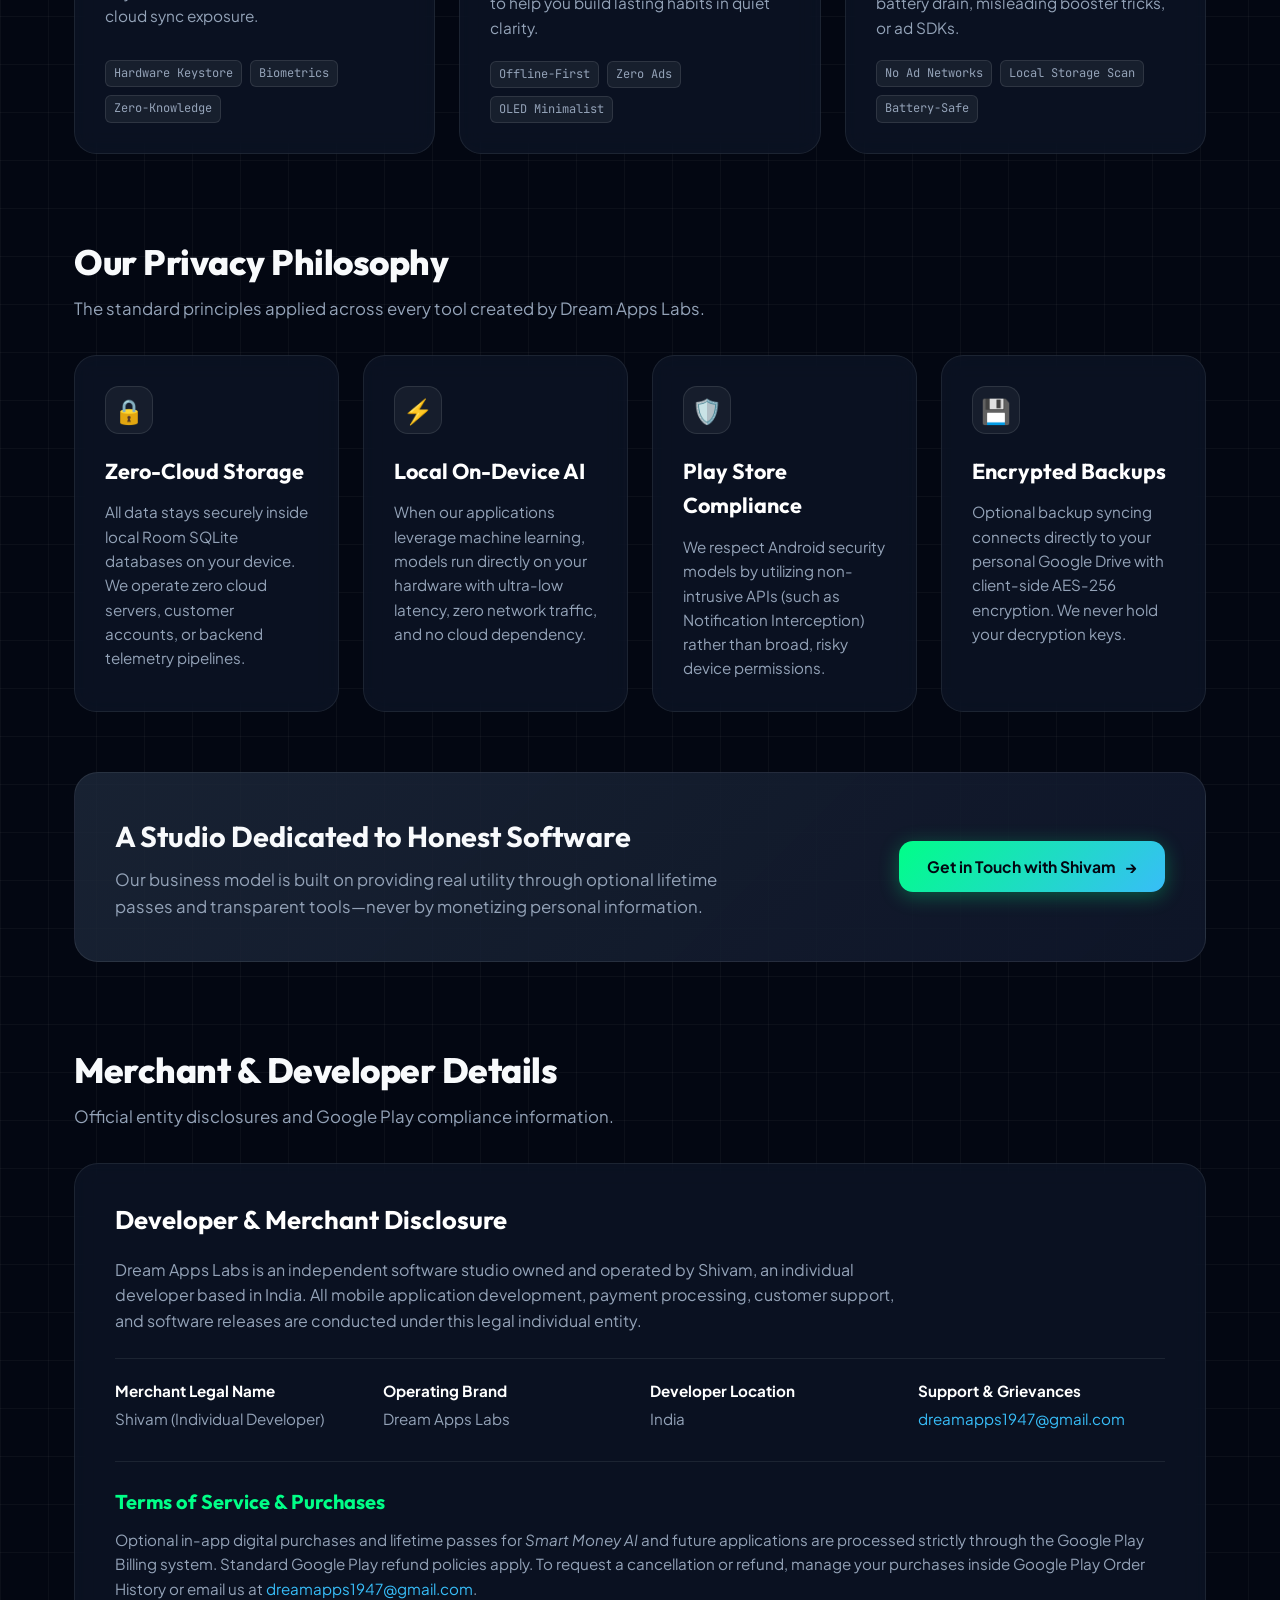
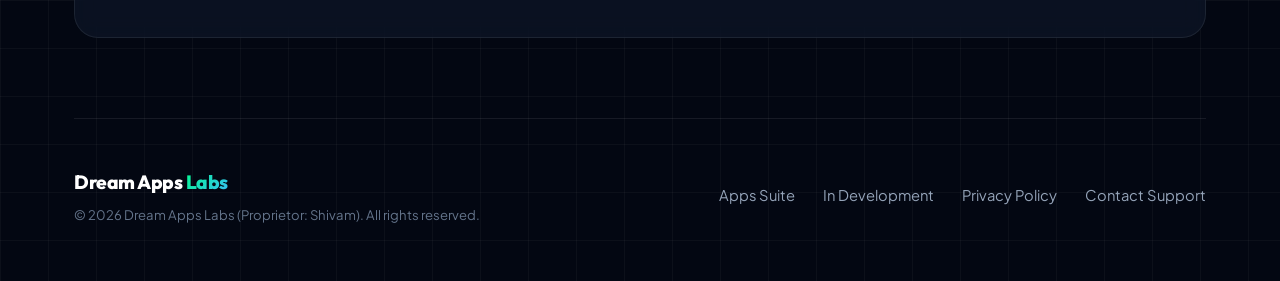
==== commit 79cdf0df: "revert: restore canonical URLs to dreamappslabs.github.io" ====
--- a/docs/index.html
+++ b/docs/index.html
@@ -5,20 +5,20 @@
     <meta name="viewport" content="width=device-width, initial-scale=1.0">
     <title>Dream Apps Labs | Privacy-First Utility Studio</title>
     <meta name="description" content="Dream Apps Labs is an independent mobile studio crafting beautiful, high-utility Android applications engineered with zero-cloud telemetry and on-device intelligence.">
-    <link rel="canonical" href="https://dreamappslabs.space/">
+    <link rel="canonical" href="https://dreamappslabs.github.io/">
     
     <!-- Open Graph / Social Sharing -->
     <meta property="og:type" content="website">
-    <meta property="og:url" content="https://dreamappslabs.space/">
+    <meta property="og:url" content="https://dreamappslabs.github.io/">
     <meta property="og:title" content="Dream Apps Labs | Privacy-First Utility Studio">
     <meta property="og:description" content="Mobile software studio crafting high-utility, beautiful Android applications. Zero cloud tracking, 100% on-device.">
-    <meta property="og:image" content="https://dreamappslabs.space/assets/feature_graphic_1024x500.png">
+    <meta property="og:image" content="https://dreamappslabs.github.io/assets/feature_graphic_1024x500.png">
 
     <!-- Twitter Card -->
     <meta name="twitter:card" content="summary_large_image">
     <meta name="twitter:title" content="Dream Apps Labs | Privacy-First Utility Studio">
     <meta name="twitter:description" content="Mobile software studio crafting high-utility, beautiful Android applications with zero cloud telemetry.">
-    <meta name="twitter:image" content="https://dreamappslabs.space/assets/feature_graphic_1024x500.png">
+    <meta name="twitter:image" content="https://dreamappslabs.github.io/assets/feature_graphic_1024x500.png">
 
     <link rel="icon" type="image/png" href="assets/app_icon_512.png">
 
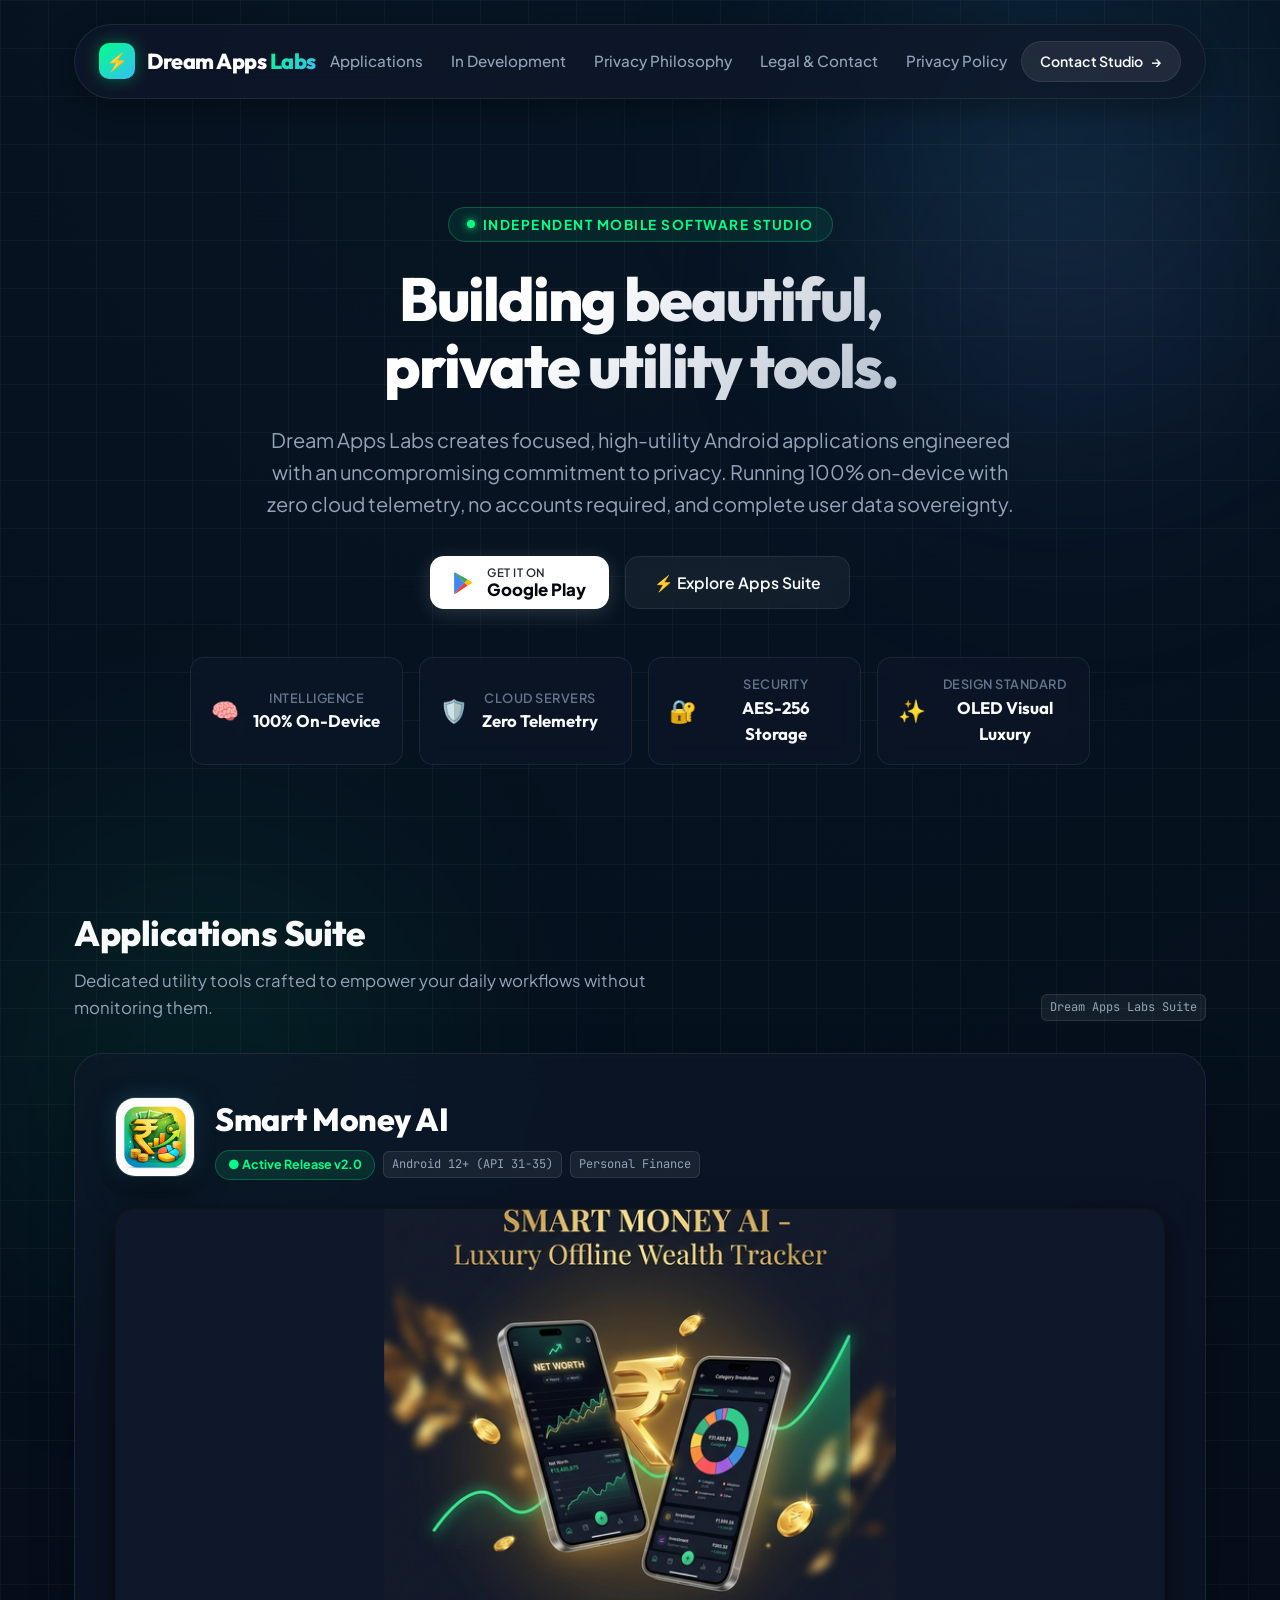
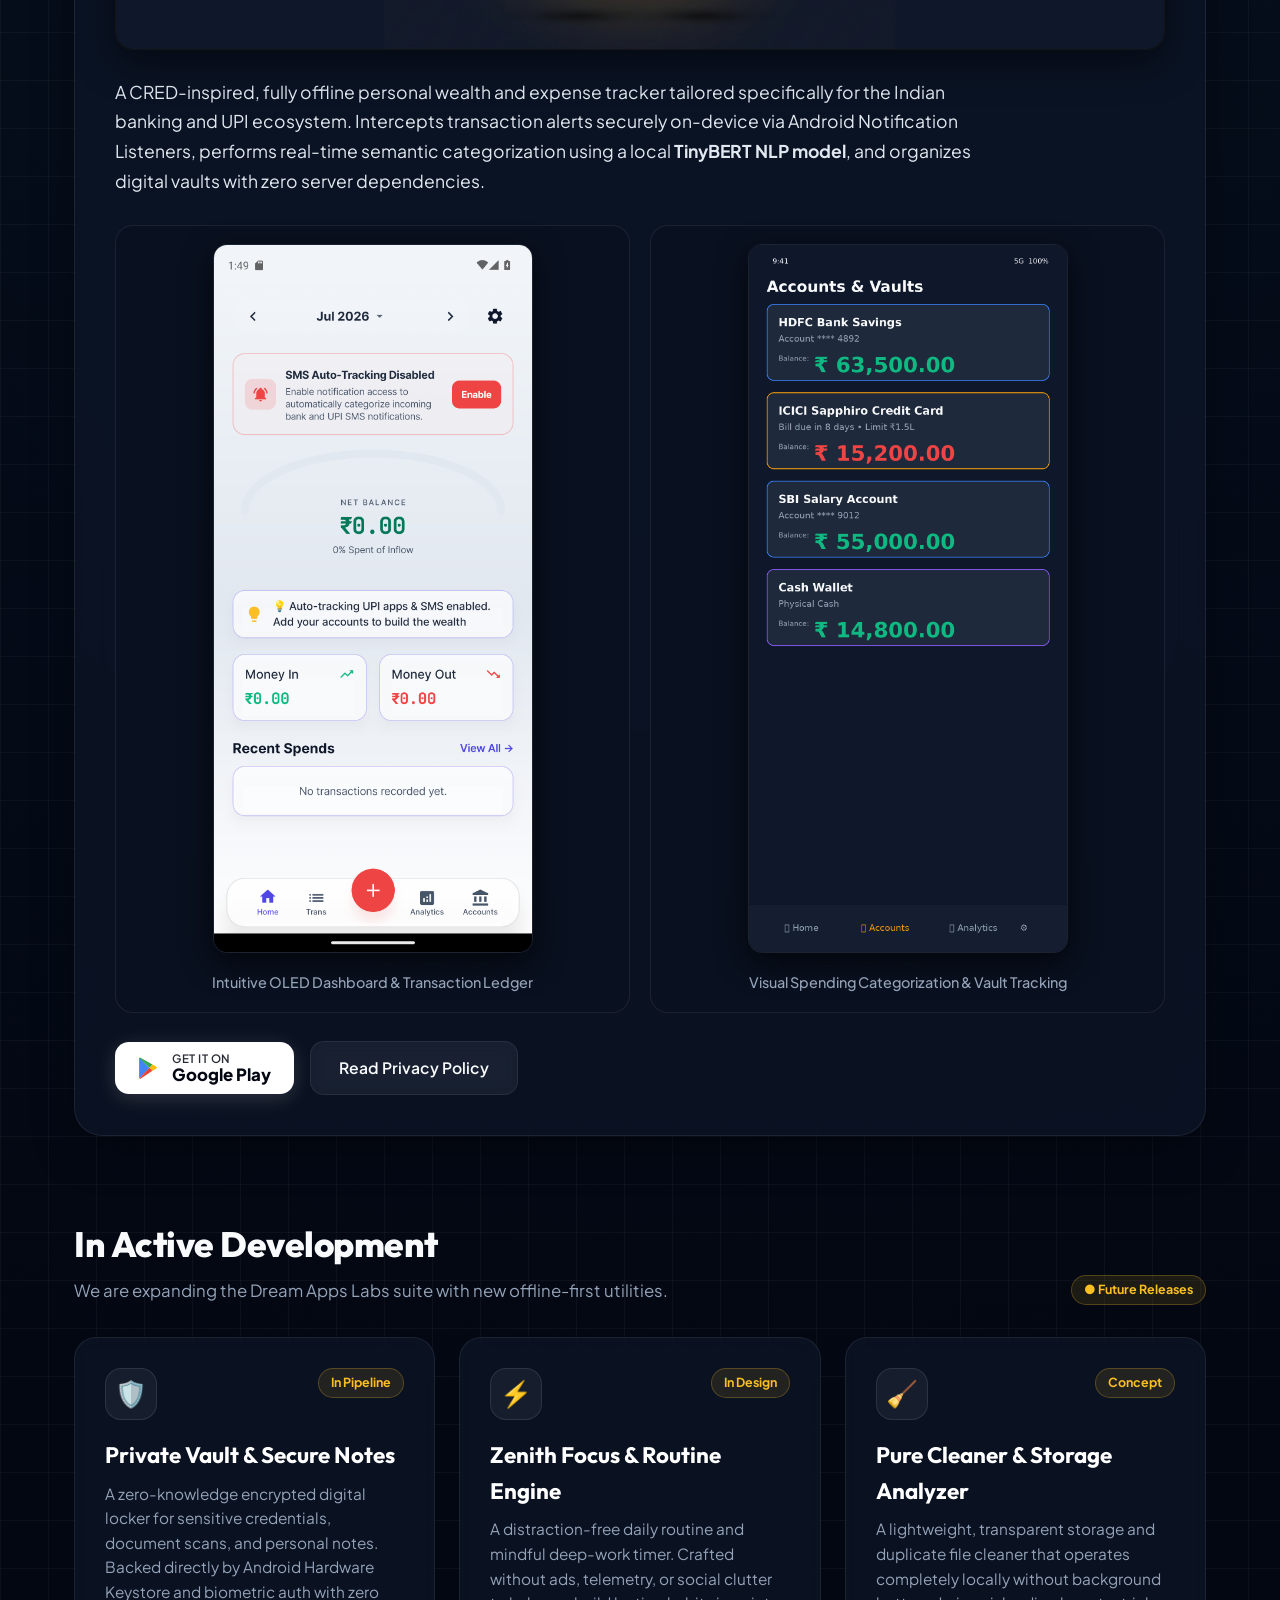
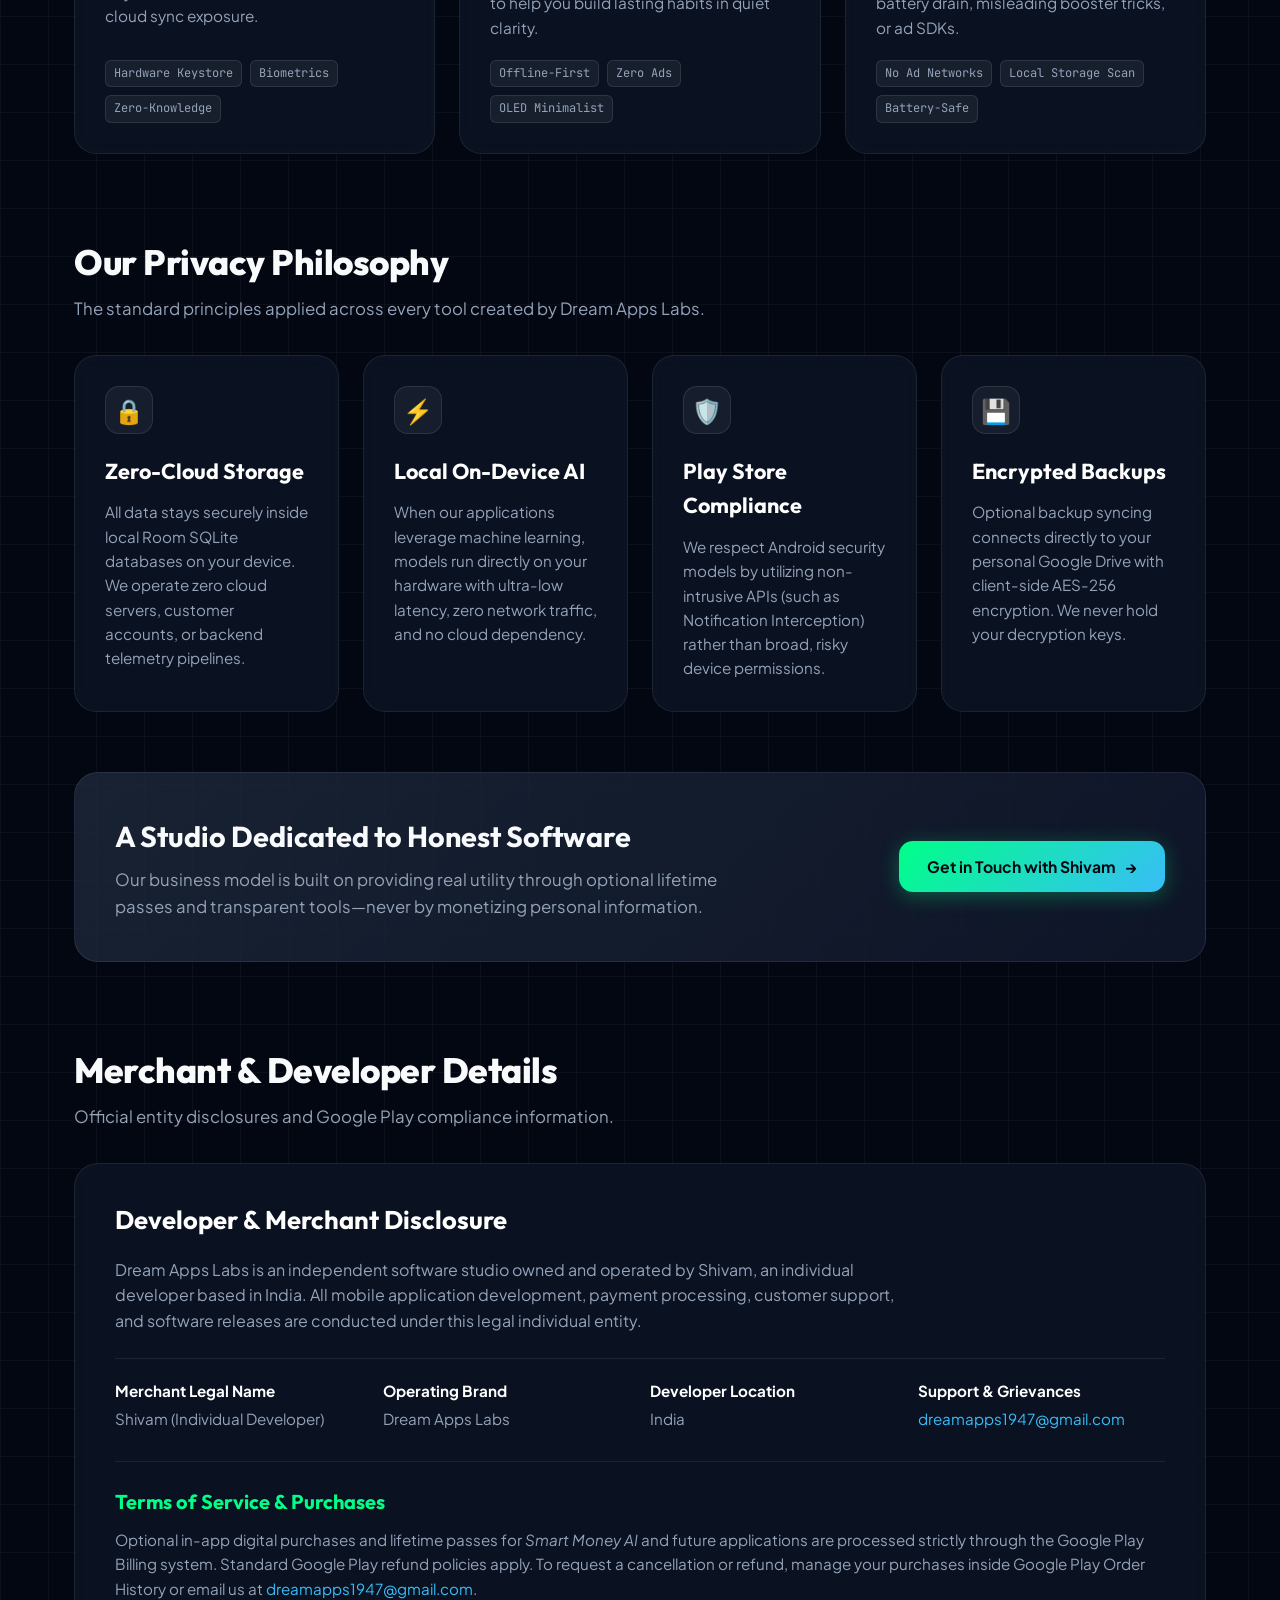
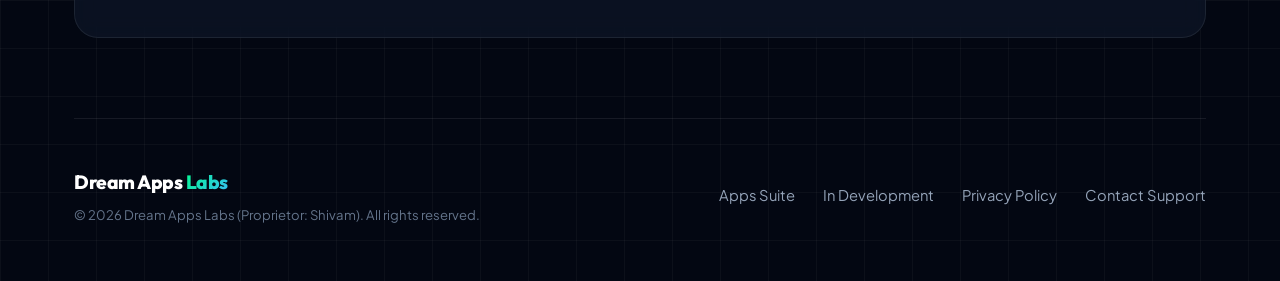
==== commit d2c4240e: "feat: add high-res 1200x630 OpenGraph social share preview banner and rich snippet metadata for Drea" ====
--- a/docs/index.html
+++ b/docs/index.html
@@ -7,20 +7,31 @@
     <meta name="description" content="Dream Apps Labs is an independent mobile studio crafting beautiful, high-utility Android applications engineered with zero-cloud telemetry and on-device intelligence.">
     <link rel="canonical" href="https://dreamappslabs.github.io/">
     
-    <!-- Open Graph / Social Sharing -->
+    <!-- Open Graph / Social Sharing (WhatsApp, Telegram, Discord, LinkedIn, iMessage) -->
+    <meta property="og:site_name" content="Dream Apps Labs">
     <meta property="og:type" content="website">
     <meta property="og:url" content="https://dreamappslabs.github.io/">
-    <meta property="og:title" content="Dream Apps Labs | Privacy-First Utility Studio">
-    <meta property="og:description" content="Mobile software studio crafting high-utility, beautiful Android applications. Zero cloud tracking, 100% on-device.">
-    <meta property="og:image" content="https://dreamappslabs.github.io/assets/feature_graphic_1024x500.png">
-
-    <!-- Twitter Card -->
+    <meta property="og:title" content="Dream Apps Labs — Privacy-First Mobile Utility Studio">
+    <meta property="og:description" content="Discover intelligent, offline-first Android apps built with zero cloud telemetry. Explore Smart Money AI and our privacy-focused mobile utilities.">
+    <meta property="og:image" content="https://dreamappslabs.github.io/assets/og_banner_1200x630.png">
+    <meta property="og:image:secure_url" content="https://dreamappslabs.github.io/assets/og_banner_1200x630.png">
+    <meta property="og:image:type" content="image/png">
+    <meta property="og:image:width" content="1200">
+    <meta property="og:image:height" content="630">
+    <meta property="og:image:alt" content="Dream Apps Labs — Studio Logo and Smart Money AI Showcase">
+
+    <!-- Twitter / X Card -->
     <meta name="twitter:card" content="summary_large_image">
-    <meta name="twitter:title" content="Dream Apps Labs | Privacy-First Utility Studio">
-    <meta name="twitter:description" content="Mobile software studio crafting high-utility, beautiful Android applications with zero cloud telemetry.">
-    <meta name="twitter:image" content="https://dreamappslabs.github.io/assets/feature_graphic_1024x500.png">
-
-    <link rel="icon" type="image/png" href="assets/app_icon_512.png">
+    <meta name="twitter:title" content="Dream Apps Labs — Privacy-First Mobile Utility Studio">
+    <meta name="twitter:description" content="Discover intelligent, offline-first Android apps built with zero cloud telemetry. Explore Smart Money AI and our privacy-focused mobile utilities.">
+    <meta name="twitter:image" content="https://dreamappslabs.github.io/assets/og_banner_1200x630.png">
+
+    <!-- Favicons & App Icons for Browser Tabs & Mobile Home Screens -->
+    <link rel="icon" type="image/png" sizes="32x32" href="assets/app_icon_512.png">
+    <link rel="icon" type="image/png" sizes="192x192" href="assets/app_icon_512.png">
+    <link rel="apple-touch-icon" sizes="180x180" href="assets/app_icon_512.png">
+    <meta name="theme-color" content="#030712">
+    <meta name="apple-mobile-web-app-title" content="Dream Apps Labs">
 
     <!-- Premium Google Fonts -->
     <link rel="preconnect" href="https://fonts.googleapis.com">
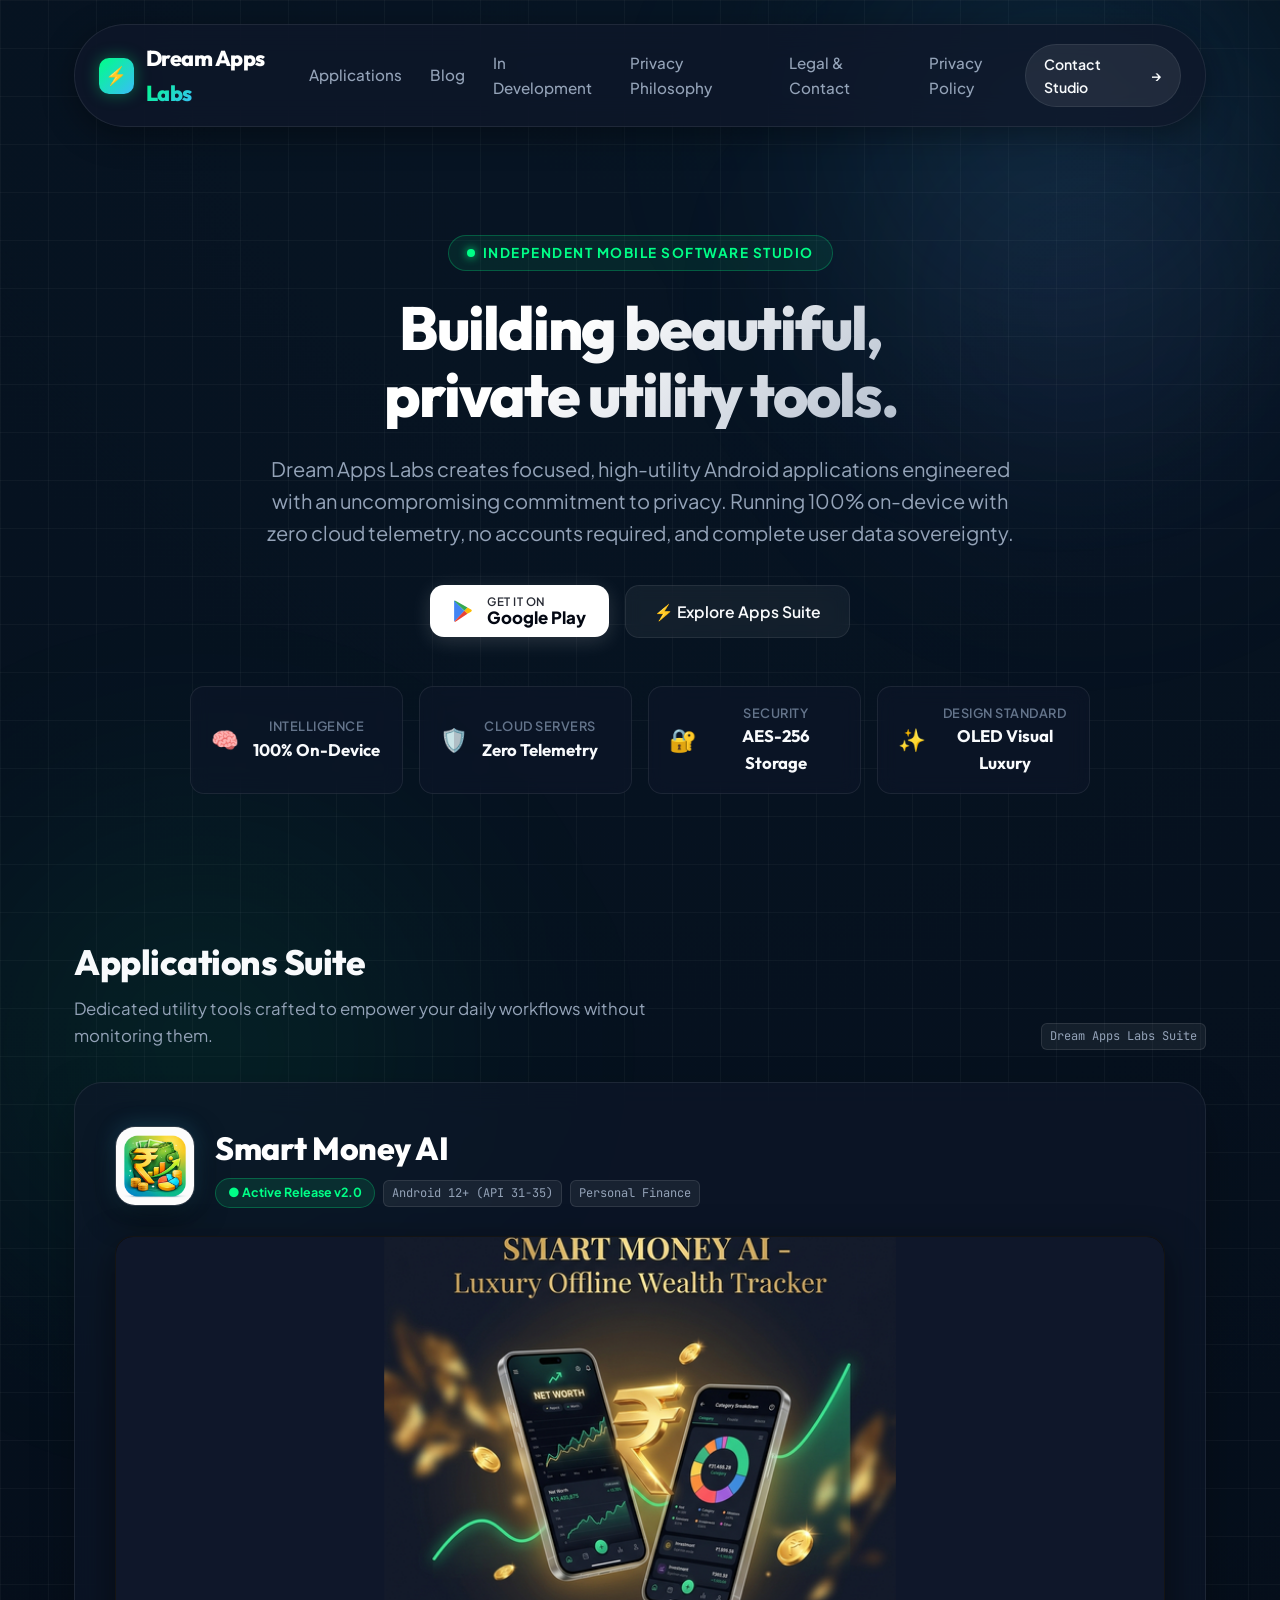
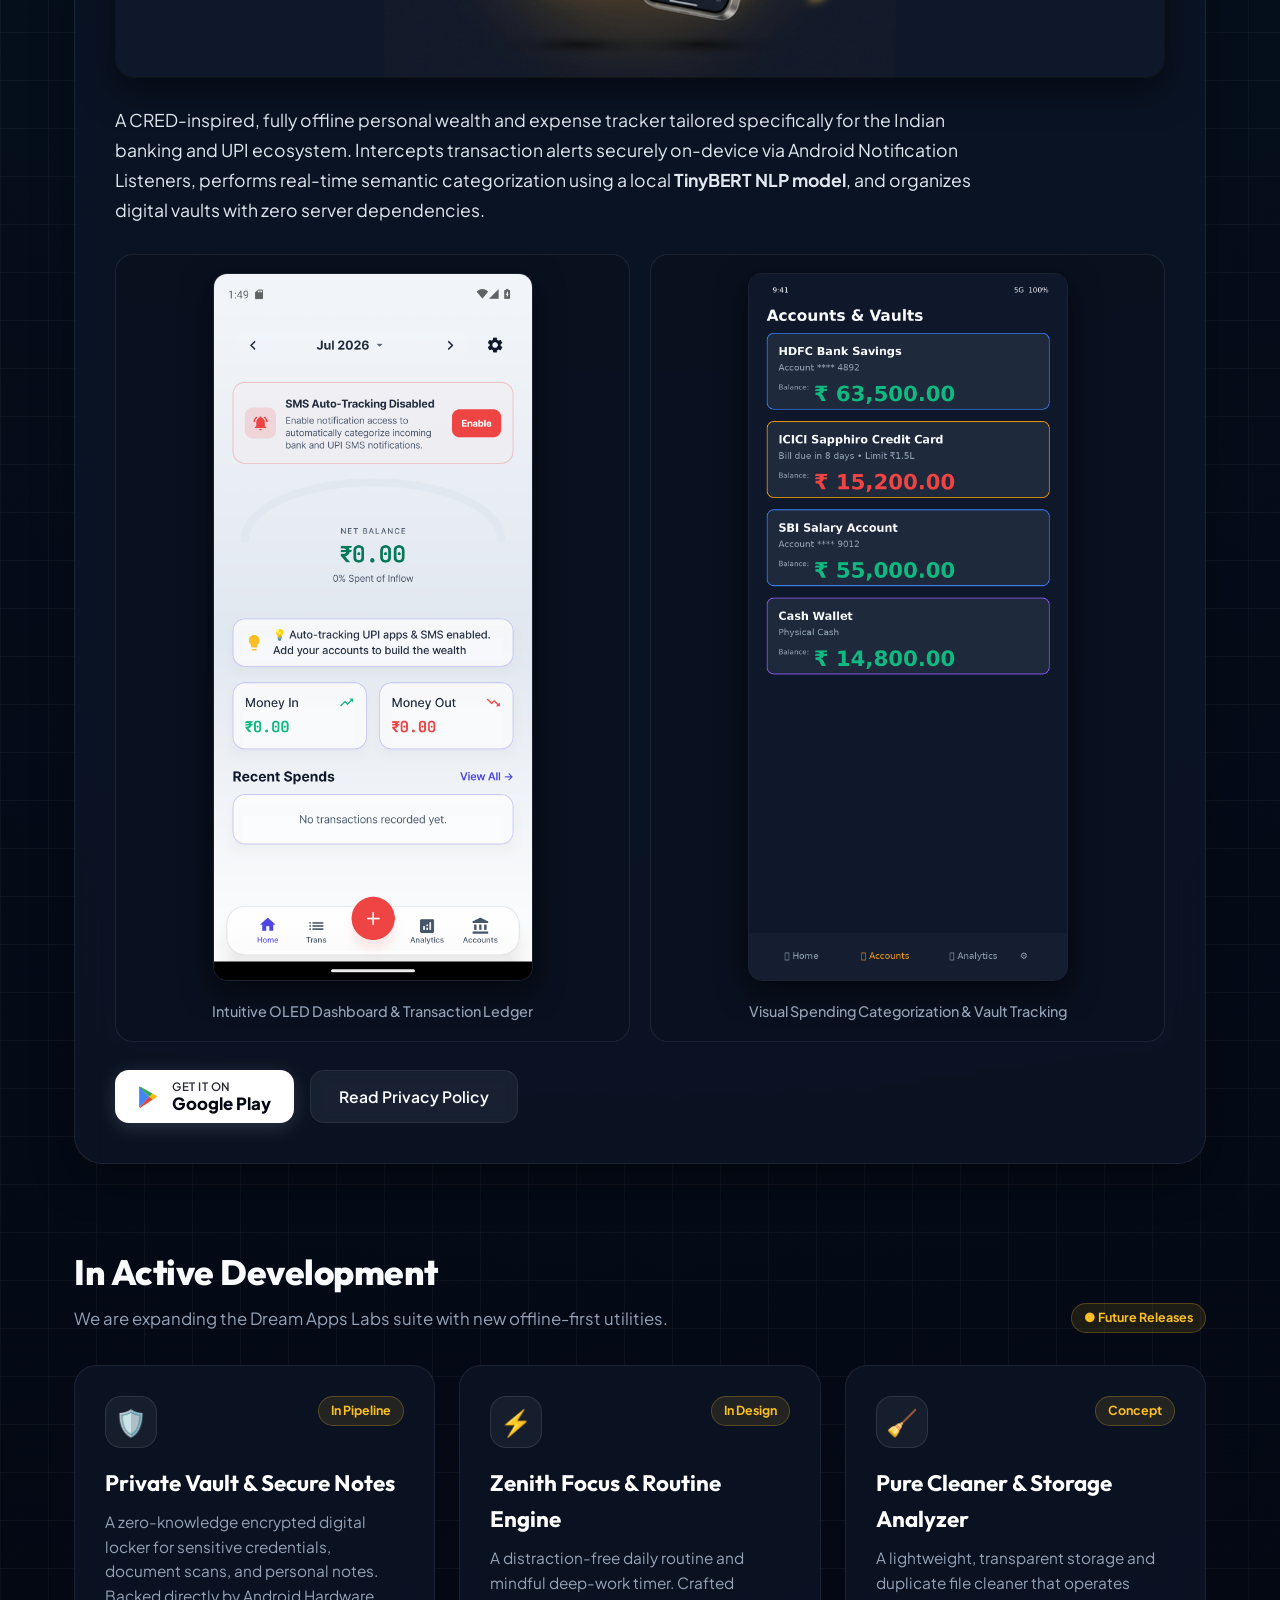
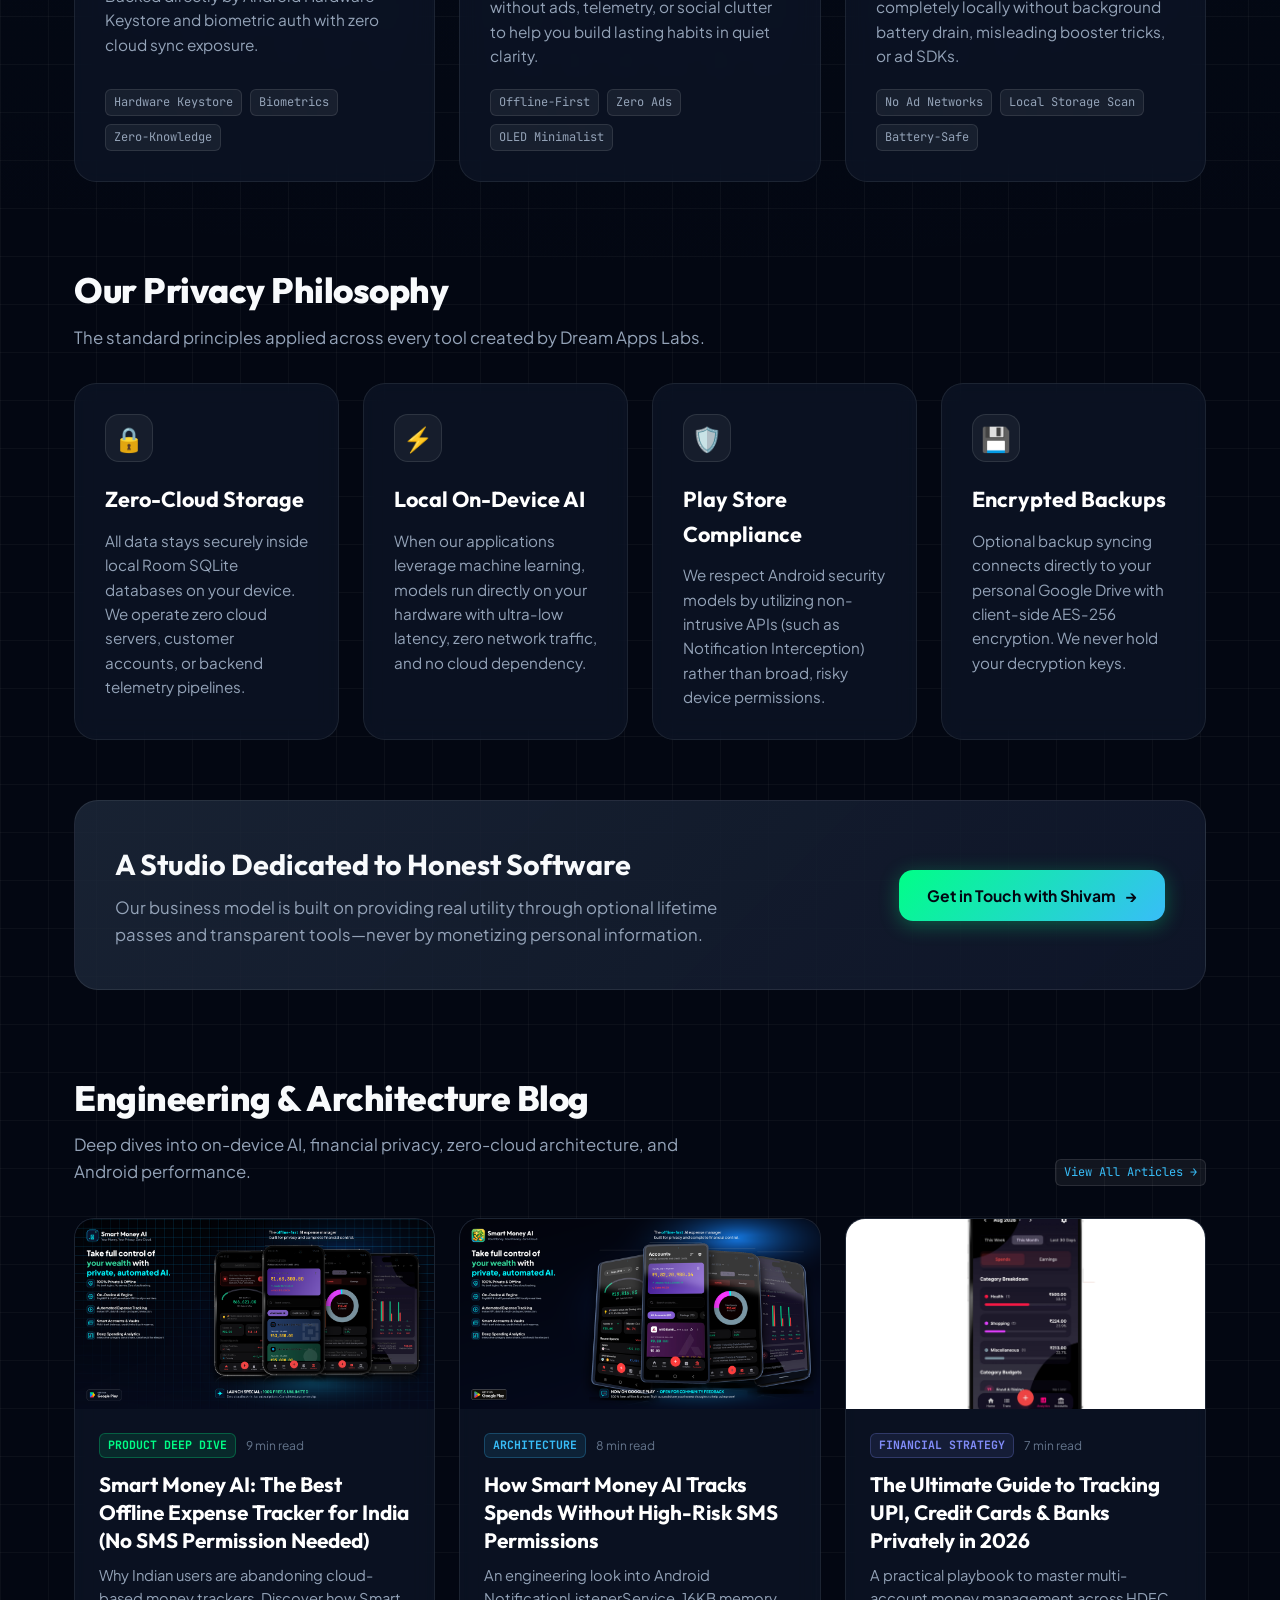
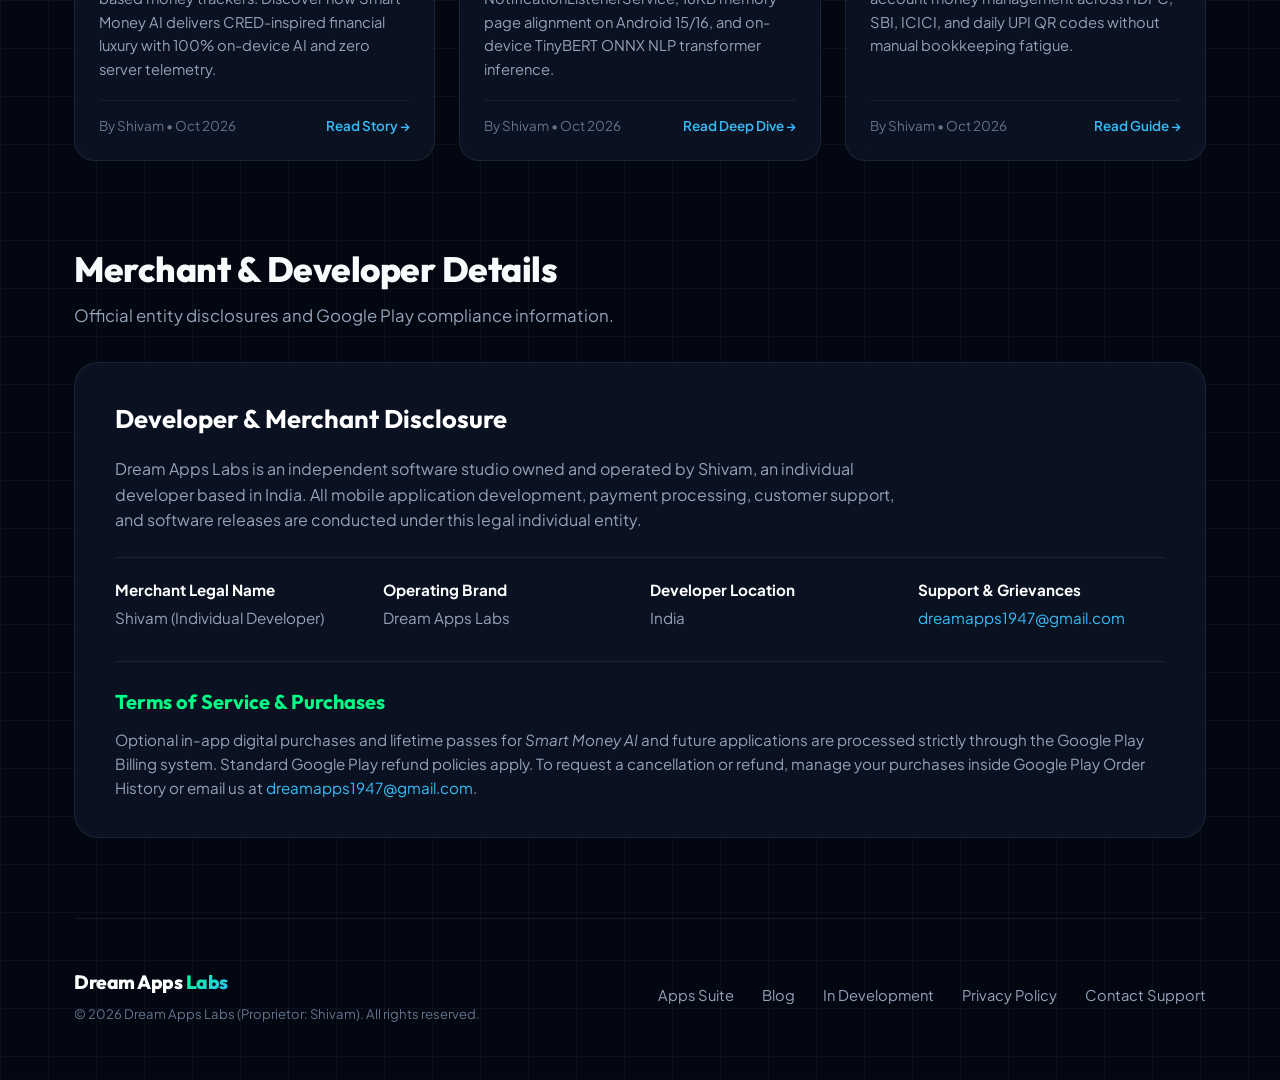
==== commit 3242a73e: "feat: add SEO blog hub, high-ranking pillar articles, and search sitemap for Smart Money AI" ====
--- a/docs/index.html
+++ b/docs/index.html
@@ -5,16 +5,16 @@
     <meta name="viewport" content="width=device-width, initial-scale=1.0">
     <title>Dream Apps Labs | Privacy-First Utility Studio</title>
     <meta name="description" content="Dream Apps Labs is an independent mobile studio crafting beautiful, high-utility Android applications engineered with zero-cloud telemetry and on-device intelligence.">
-    <link rel="canonical" href="https://dreamappslabs.github.io/">
+    <link rel="canonical" href="https://dreamappslabs.space/">
     
     <!-- Open Graph / Social Sharing (WhatsApp, Telegram, Discord, LinkedIn, iMessage) -->
     <meta property="og:site_name" content="Dream Apps Labs">
     <meta property="og:type" content="website">
-    <meta property="og:url" content="https://dreamappslabs.github.io/">
+    <meta property="og:url" content="https://dreamappslabs.space/">
     <meta property="og:title" content="Dream Apps Labs — Privacy-First Mobile Utility Studio">
     <meta property="og:description" content="Discover intelligent, offline-first Android apps built with zero cloud telemetry. Explore Smart Money AI and our privacy-focused mobile utilities.">
-    <meta property="og:image" content="https://dreamappslabs.github.io/assets/og_banner_1200x630.png">
-    <meta property="og:image:secure_url" content="https://dreamappslabs.github.io/assets/og_banner_1200x630.png">
+    <meta property="og:image" content="https://dreamappslabs.space/assets/og_banner_1200x630.png">
+    <meta property="og:image:secure_url" content="https://dreamappslabs.space/assets/og_banner_1200x630.png">
     <meta property="og:image:type" content="image/png">
     <meta property="og:image:width" content="1200">
     <meta property="og:image:height" content="630">
@@ -24,7 +24,7 @@
     <meta name="twitter:card" content="summary_large_image">
     <meta name="twitter:title" content="Dream Apps Labs — Privacy-First Mobile Utility Studio">
     <meta name="twitter:description" content="Discover intelligent, offline-first Android apps built with zero cloud telemetry. Explore Smart Money AI and our privacy-focused mobile utilities.">
-    <meta name="twitter:image" content="https://dreamappslabs.github.io/assets/og_banner_1200x630.png">
+    <meta name="twitter:image" content="https://dreamappslabs.space/assets/og_banner_1200x630.png">
 
     <!-- Favicons & App Icons for Browser Tabs & Mobile Home Screens -->
     <link rel="icon" type="image/png" sizes="32x32" href="assets/app_icon_512.png">
@@ -804,6 +804,105 @@
             border-radius: 6px;
             color: var(--text-secondary);
         }
+
+        /* Blog Preview Showcase Section */
+        .blog-preview-grid {
+            display: grid;
+            grid-template-columns: repeat(auto-fit, minmax(320px, 1fr));
+            gap: 24px;
+            margin-bottom: 60px;
+        }
+
+        .blog-preview-card {
+            background: var(--bg-surface);
+            border: 1px solid var(--card-border);
+            border-radius: 20px;
+            overflow: hidden;
+            text-decoration: none;
+            display: flex;
+            flex-direction: column;
+            transition: all 0.25s ease;
+            backdrop-filter: blur(12px);
+        }
+
+        .blog-preview-card:hover {
+            transform: translateY(-4px);
+            border-color: var(--card-border-glow);
+            box-shadow: 0 16px 36px rgba(0, 0, 0, 0.4);
+        }
+
+        .blog-preview-img {
+            width: 100%;
+            height: 190px;
+            object-fit: cover;
+            background: #090d16;
+        }
+
+        .blog-preview-body {
+            padding: 24px;
+            display: flex;
+            flex-direction: column;
+            flex-grow: 1;
+        }
+
+        .blog-preview-meta {
+            display: flex;
+            align-items: center;
+            gap: 10px;
+            margin-bottom: 12px;
+        }
+
+        .blog-pill-tag {
+            font-family: 'JetBrains Mono', monospace;
+            font-size: 0.72rem;
+            text-transform: uppercase;
+            font-weight: 700;
+            padding: 2px 8px;
+            border-radius: 6px;
+            background: rgba(0, 255, 135, 0.1);
+            color: var(--accent-emerald);
+            border: 1px solid rgba(0, 255, 135, 0.25);
+        }
+
+        .blog-preview-title {
+            font-family: 'Outfit', sans-serif;
+            font-size: 1.3rem;
+            font-weight: 700;
+            color: #ffffff;
+            line-height: 1.35;
+            margin-bottom: 10px;
+        }
+
+        .blog-preview-desc {
+            color: var(--text-secondary);
+            font-size: 0.92rem;
+            line-height: 1.6;
+            margin-bottom: 18px;
+            flex-grow: 1;
+        }
+
+        .blog-preview-footer {
+            display: flex;
+            align-items: center;
+            justify-content: space-between;
+            border-top: 1px solid rgba(255, 255, 255, 0.06);
+            padding-top: 14px;
+            font-size: 0.84rem;
+            color: var(--text-muted);
+        }
+
+        .blog-read-btn {
+            color: var(--accent-blue);
+            font-weight: 600;
+            display: inline-flex;
+            align-items: center;
+            gap: 4px;
+            transition: color 0.2s;
+        }
+
+        .blog-preview-card:hover .blog-read-btn {
+            color: var(--accent-emerald);
+        }
     </style>
 </head>
 <body>
@@ -823,6 +922,7 @@
 
             <nav class="nav-links">
                 <a href="#apps">Applications</a>
+                <a href="blog/">Blog</a>
                 <a href="#pipeline">In Development</a>
                 <a href="#philosophy">Privacy Philosophy</a>
                 <a href="#compliance">Legal & Contact</a>
@@ -1077,6 +1177,76 @@
             </a>
         </section>
 
+        <!-- Blog & Technical Insights Showcase -->
+        <div id="blog" class="section-header">
+            <div>
+                <h2 class="section-title">Engineering & Architecture Blog</h2>
+                <p class="section-subtitle">Deep dives into on-device AI, financial privacy, zero-cloud architecture, and Android performance.</p>
+            </div>
+            <a href="blog/" class="mono-pill" style="text-decoration: none; color: var(--accent-blue);">View All Articles →</a>
+        </div>
+
+        <section class="blog-preview-grid">
+            
+            <!-- Blog Card 1 -->
+            <a href="blog/smart-money-ai-best-offline-expense-tracker-india.html" class="blog-preview-card">
+                <img src="assets/blog/blog_hero_privacy_expense_tracker.png" alt="Smart Money AI Best Offline Expense Tracker" class="blog-preview-img">
+                <div class="blog-preview-body">
+                    <div class="blog-preview-meta">
+                        <span class="blog-pill-tag">Product Deep Dive</span>
+                        <span style="font-size: 0.75rem; color: var(--text-muted);">9 min read</span>
+                    </div>
+                    <h3 class="blog-preview-title">Smart Money AI: The Best Offline Expense Tracker for India (No SMS Permission Needed)</h3>
+                    <p class="blog-preview-desc">
+                        Why Indian users are abandoning cloud-based money trackers. Discover how Smart Money AI delivers CRED-inspired financial luxury with 100% on-device AI and zero server telemetry.
+                    </p>
+                    <div class="blog-preview-footer">
+                        <span>By Shivam • Oct 2026</span>
+                        <span class="blog-read-btn">Read Story →</span>
+                    </div>
+                </div>
+            </a>
+
+            <!-- Blog Card 2 -->
+            <a href="blog/how-smart-money-ai-tracks-expenses-without-sms-permission.html" class="blog-preview-card">
+                <img src="assets/blog/blog_hero_notification_ai.png" alt="How Smart Money AI Tracks Expenses Without SMS" class="blog-preview-img">
+                <div class="blog-preview-body">
+                    <div class="blog-preview-meta">
+                        <span class="blog-pill-tag" style="background: rgba(56, 189, 248, 0.1); color: var(--accent-blue); border-color: rgba(56, 189, 248, 0.25);">Architecture</span>
+                        <span style="font-size: 0.75rem; color: var(--text-muted);">8 min read</span>
+                    </div>
+                    <h3 class="blog-preview-title">How Smart Money AI Tracks Spends Without High-Risk SMS Permissions</h3>
+                    <p class="blog-preview-desc">
+                        An engineering look into Android NotificationListenerService, 16KB memory page alignment on Android 15/16, and on-device TinyBERT ONNX NLP transformer inference.
+                    </p>
+                    <div class="blog-preview-footer">
+                        <span>By Shivam • Oct 2026</span>
+                        <span class="blog-read-btn">Read Deep Dive →</span>
+                    </div>
+                </div>
+            </a>
+
+            <!-- Blog Card 3 -->
+            <a href="blog/guide-to-tracking-upi-credit-card-expenses-privately.html" class="blog-preview-card">
+                <img src="assets/blog/category_breakdown_screen.png" alt="Guide to Tracking UPI Expenses Privately" class="blog-preview-img">
+                <div class="blog-preview-body">
+                    <div class="blog-preview-meta">
+                        <span class="blog-pill-tag" style="background: rgba(129, 140, 248, 0.1); color: var(--accent-purple); border-color: rgba(129, 140, 248, 0.25);">Financial Strategy</span>
+                        <span style="font-size: 0.75rem; color: var(--text-muted);">7 min read</span>
+                    </div>
+                    <h3 class="blog-preview-title">The Ultimate Guide to Tracking UPI, Credit Cards & Banks Privately in 2026</h3>
+                    <p class="blog-preview-desc">
+                        A practical playbook to master multi-account money management across HDFC, SBI, ICICI, and daily UPI QR codes without manual bookkeeping fatigue.
+                    </p>
+                    <div class="blog-preview-footer">
+                        <span>By Shivam • Oct 2026</span>
+                        <span class="blog-read-btn">Read Guide →</span>
+                    </div>
+                </div>
+            </a>
+
+        </section>
+
         <!-- Compliance & Merchant Section -->
         <div id="compliance" class="section-header">
             <div>
@@ -1129,6 +1299,7 @@
 
             <div class="footer-links">
                 <a href="#apps">Apps Suite</a>
+                <a href="blog/">Blog</a>
                 <a href="#pipeline">In Development</a>
                 <a href="policy/smart-money/privacy-policy.html">Privacy Policy</a>
                 <a href="mailto:dreamapps1947@gmail.com">Contact Support</a>
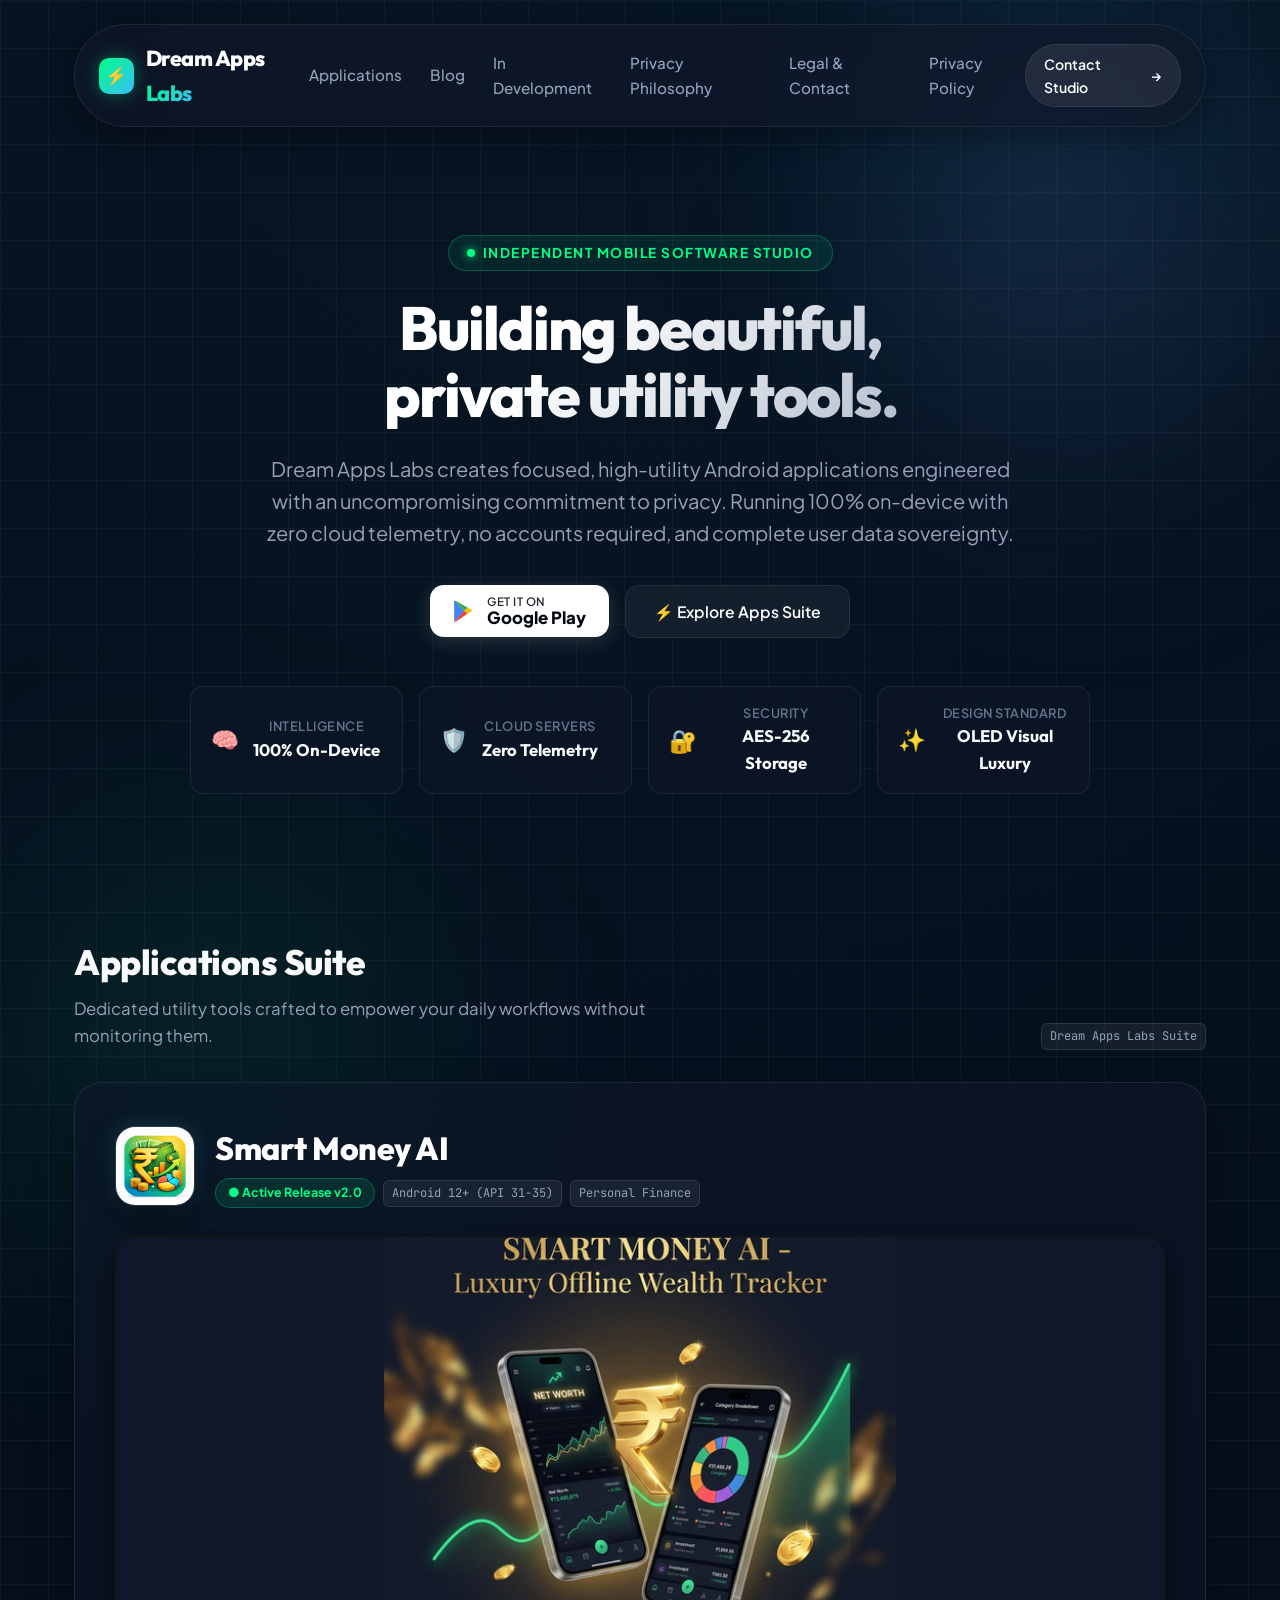
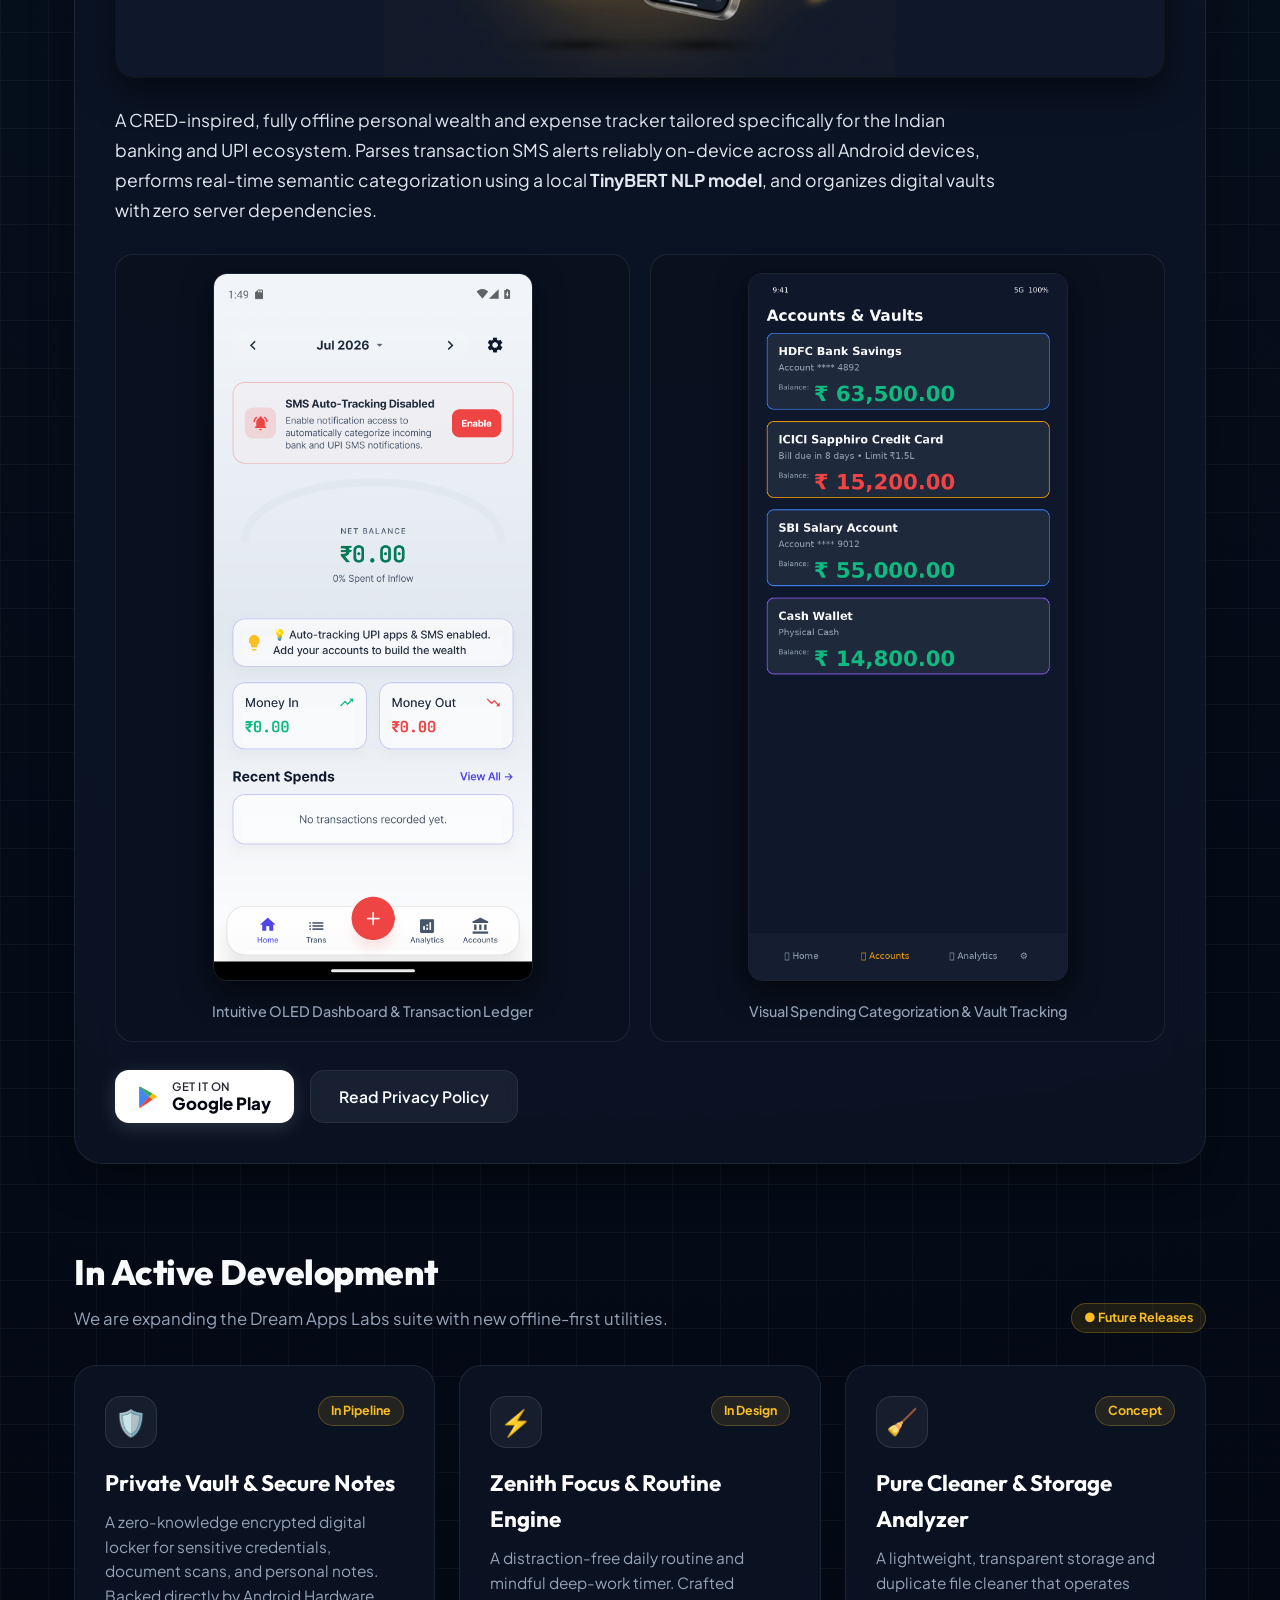
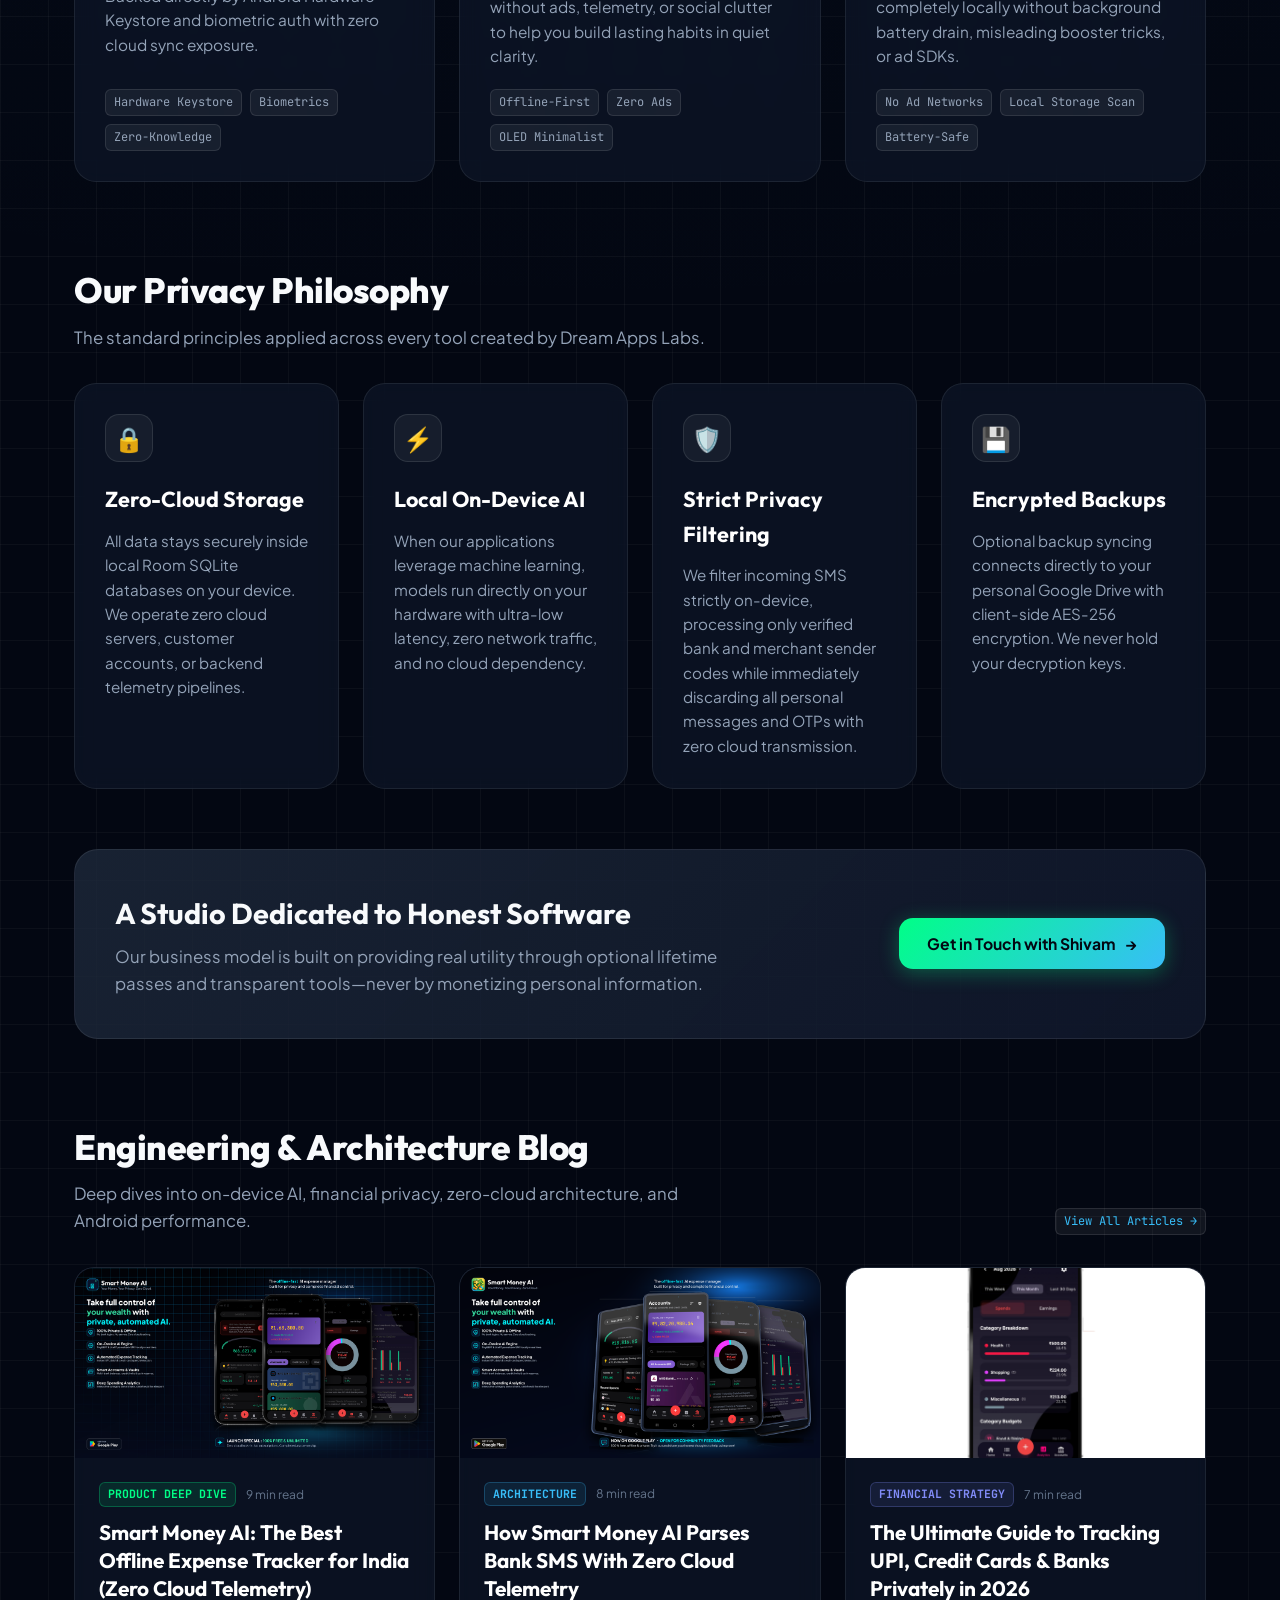
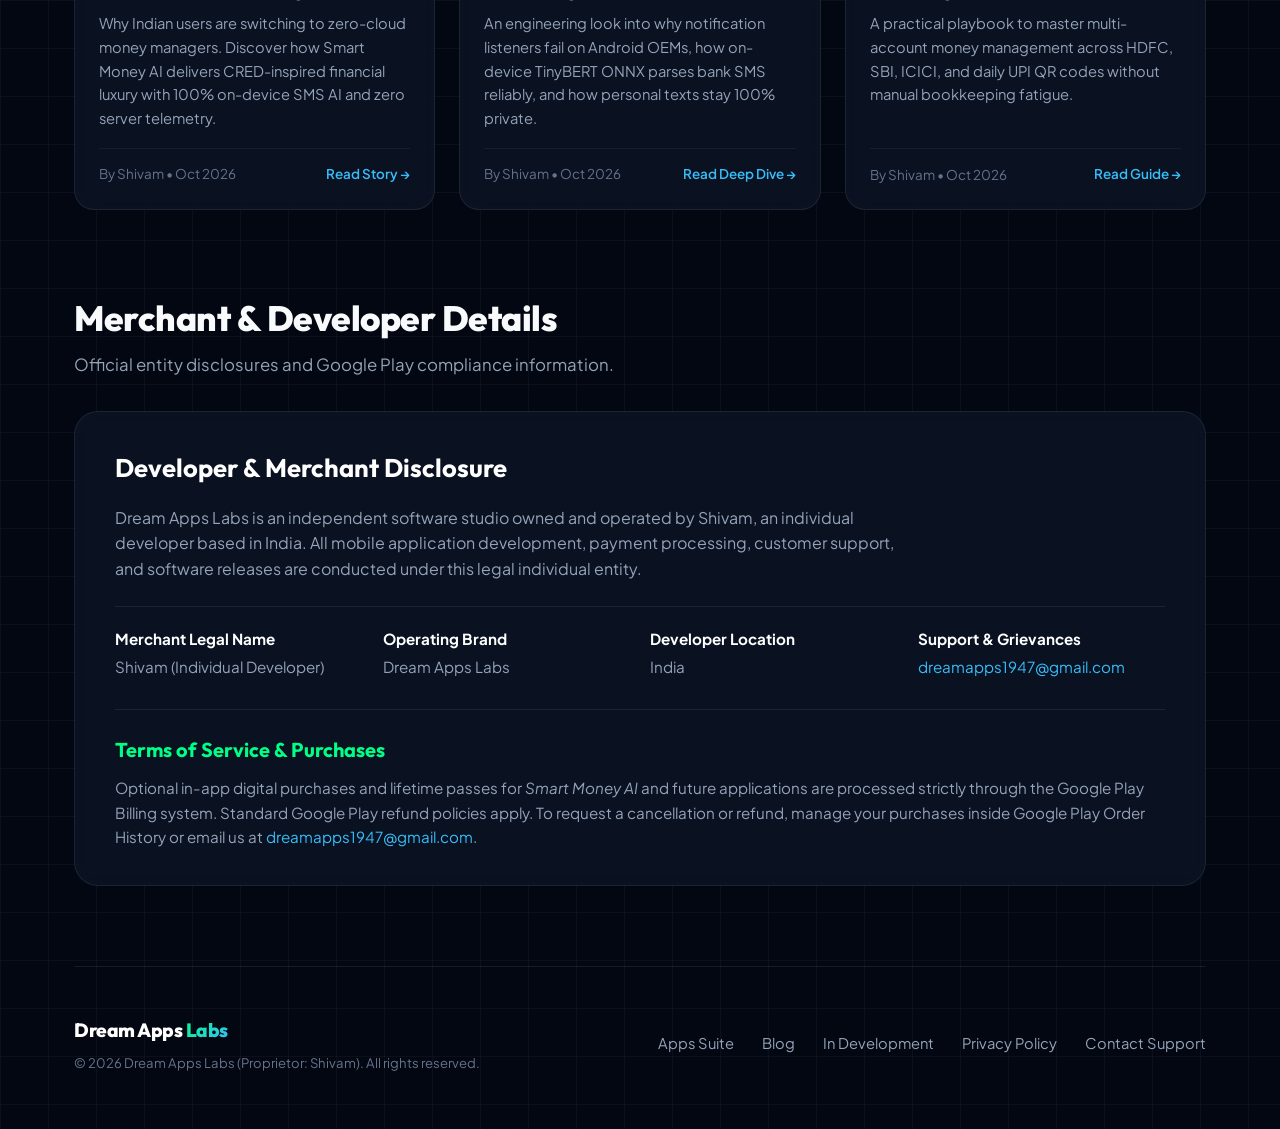
==== commit c8c5c747: "docs: align blog articles and homepage with reliable on-device SMS parsing architecture" ====
--- a/docs/index.html
+++ b/docs/index.html
@@ -1029,7 +1029,7 @@
             </div>
 
             <p class="app-pitch">
-                A CRED-inspired, fully offline personal wealth and expense tracker tailored specifically for the Indian banking and UPI ecosystem. Intercepts transaction alerts securely on-device via Android Notification Listeners, performs real-time semantic categorization using a local <strong>TinyBERT NLP model</strong>, and organizes digital vaults with zero server dependencies.
+                A CRED-inspired, fully offline personal wealth and expense tracker tailored specifically for the Indian banking and UPI ecosystem. Parses transaction SMS alerts reliably on-device across all Android devices, performs real-time semantic categorization using a local <strong>TinyBERT NLP model</strong>, and organizes digital vaults with zero server dependencies.
             </p>
 
             <!-- App Screenshots Showcase -->
@@ -1155,8 +1155,8 @@
             </div>
             <div class="pillar-card">
                 <div class="pillar-icon">🛡️</div>
-                <h4>Play Store Compliance</h4>
-                <p>We respect Android security models by utilizing non-intrusive APIs (such as Notification Interception) rather than broad, risky device permissions.</p>
+                <h4>Strict Privacy Filtering</h4>
+                <p>We filter incoming SMS strictly on-device, processing only verified bank and merchant sender codes while immediately discarding all personal messages and OTPs with zero cloud transmission.</p>
             </div>
             <div class="pillar-card">
                 <div class="pillar-icon">💾</div>
@@ -1196,9 +1196,9 @@
                         <span class="blog-pill-tag">Product Deep Dive</span>
                         <span style="font-size: 0.75rem; color: var(--text-muted);">9 min read</span>
                     </div>
-                    <h3 class="blog-preview-title">Smart Money AI: The Best Offline Expense Tracker for India (No SMS Permission Needed)</h3>
+                    <h3 class="blog-preview-title">Smart Money AI: The Best Offline Expense Tracker for India (Zero Cloud Telemetry)</h3>
                     <p class="blog-preview-desc">
-                        Why Indian users are abandoning cloud-based money trackers. Discover how Smart Money AI delivers CRED-inspired financial luxury with 100% on-device AI and zero server telemetry.
+                        Why Indian users are switching to zero-cloud money managers. Discover how Smart Money AI delivers CRED-inspired financial luxury with 100% on-device SMS AI and zero server telemetry.
                     </p>
                     <div class="blog-preview-footer">
                         <span>By Shivam • Oct 2026</span>
@@ -1208,16 +1208,16 @@
             </a>
 
             <!-- Blog Card 2 -->
-            <a href="blog/how-smart-money-ai-tracks-expenses-without-sms-permission.html" class="blog-preview-card">
-                <img src="assets/blog/blog_hero_notification_ai.png" alt="How Smart Money AI Tracks Expenses Without SMS" class="blog-preview-img">
+            <a href="blog/how-smart-money-ai-parses-sms-with-zero-cloud-telemetry.html" class="blog-preview-card">
+                <img src="assets/blog/blog_hero_notification_ai.png" alt="How Smart Money AI Parses SMS With Zero Cloud Telemetry" class="blog-preview-img">
                 <div class="blog-preview-body">
                     <div class="blog-preview-meta">
                         <span class="blog-pill-tag" style="background: rgba(56, 189, 248, 0.1); color: var(--accent-blue); border-color: rgba(56, 189, 248, 0.25);">Architecture</span>
                         <span style="font-size: 0.75rem; color: var(--text-muted);">8 min read</span>
                     </div>
-                    <h3 class="blog-preview-title">How Smart Money AI Tracks Spends Without High-Risk SMS Permissions</h3>
+                    <h3 class="blog-preview-title">How Smart Money AI Parses Bank SMS With Zero Cloud Telemetry</h3>
                     <p class="blog-preview-desc">
-                        An engineering look into Android NotificationListenerService, 16KB memory page alignment on Android 15/16, and on-device TinyBERT ONNX NLP transformer inference.
+                        An engineering look into why notification listeners fail on Android OEMs, how on-device TinyBERT ONNX parses bank SMS reliably, and how personal texts stay 100% private.
                     </p>
                     <div class="blog-preview-footer">
                         <span>By Shivam • Oct 2026</span>
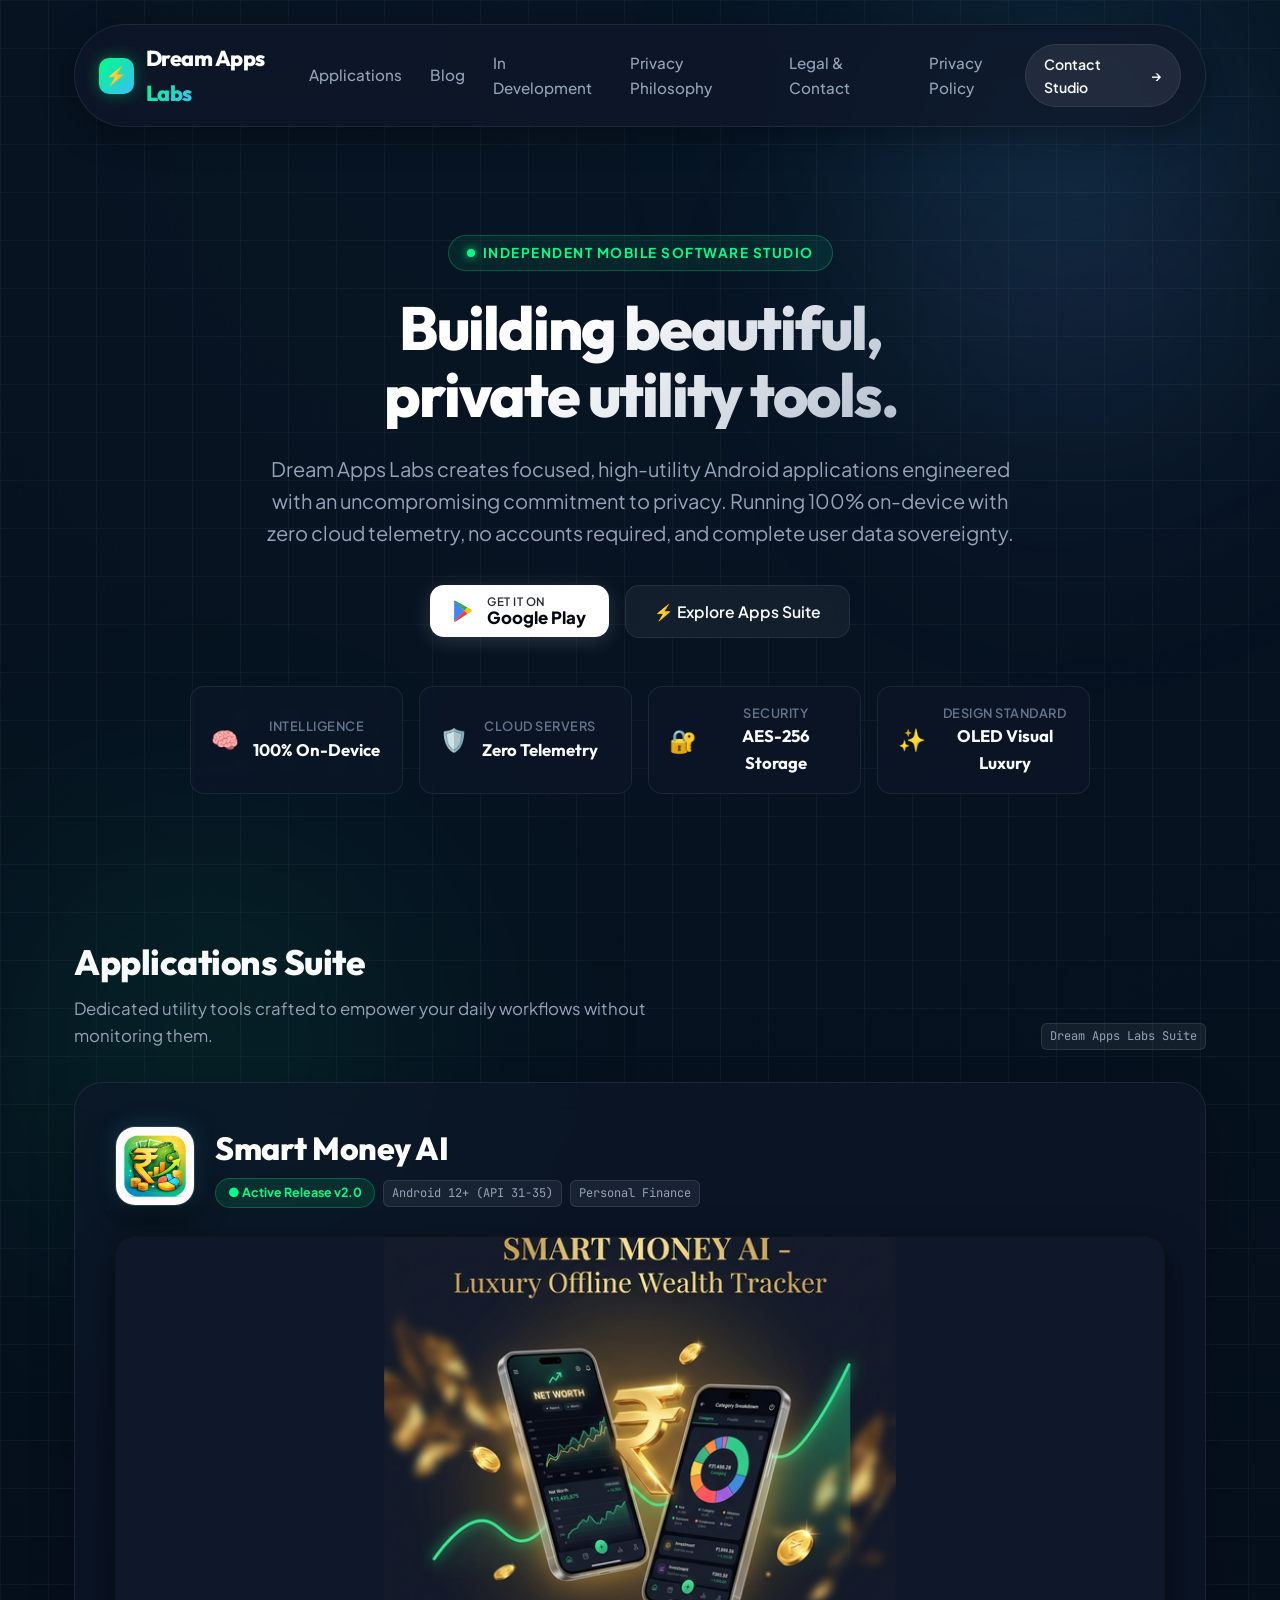
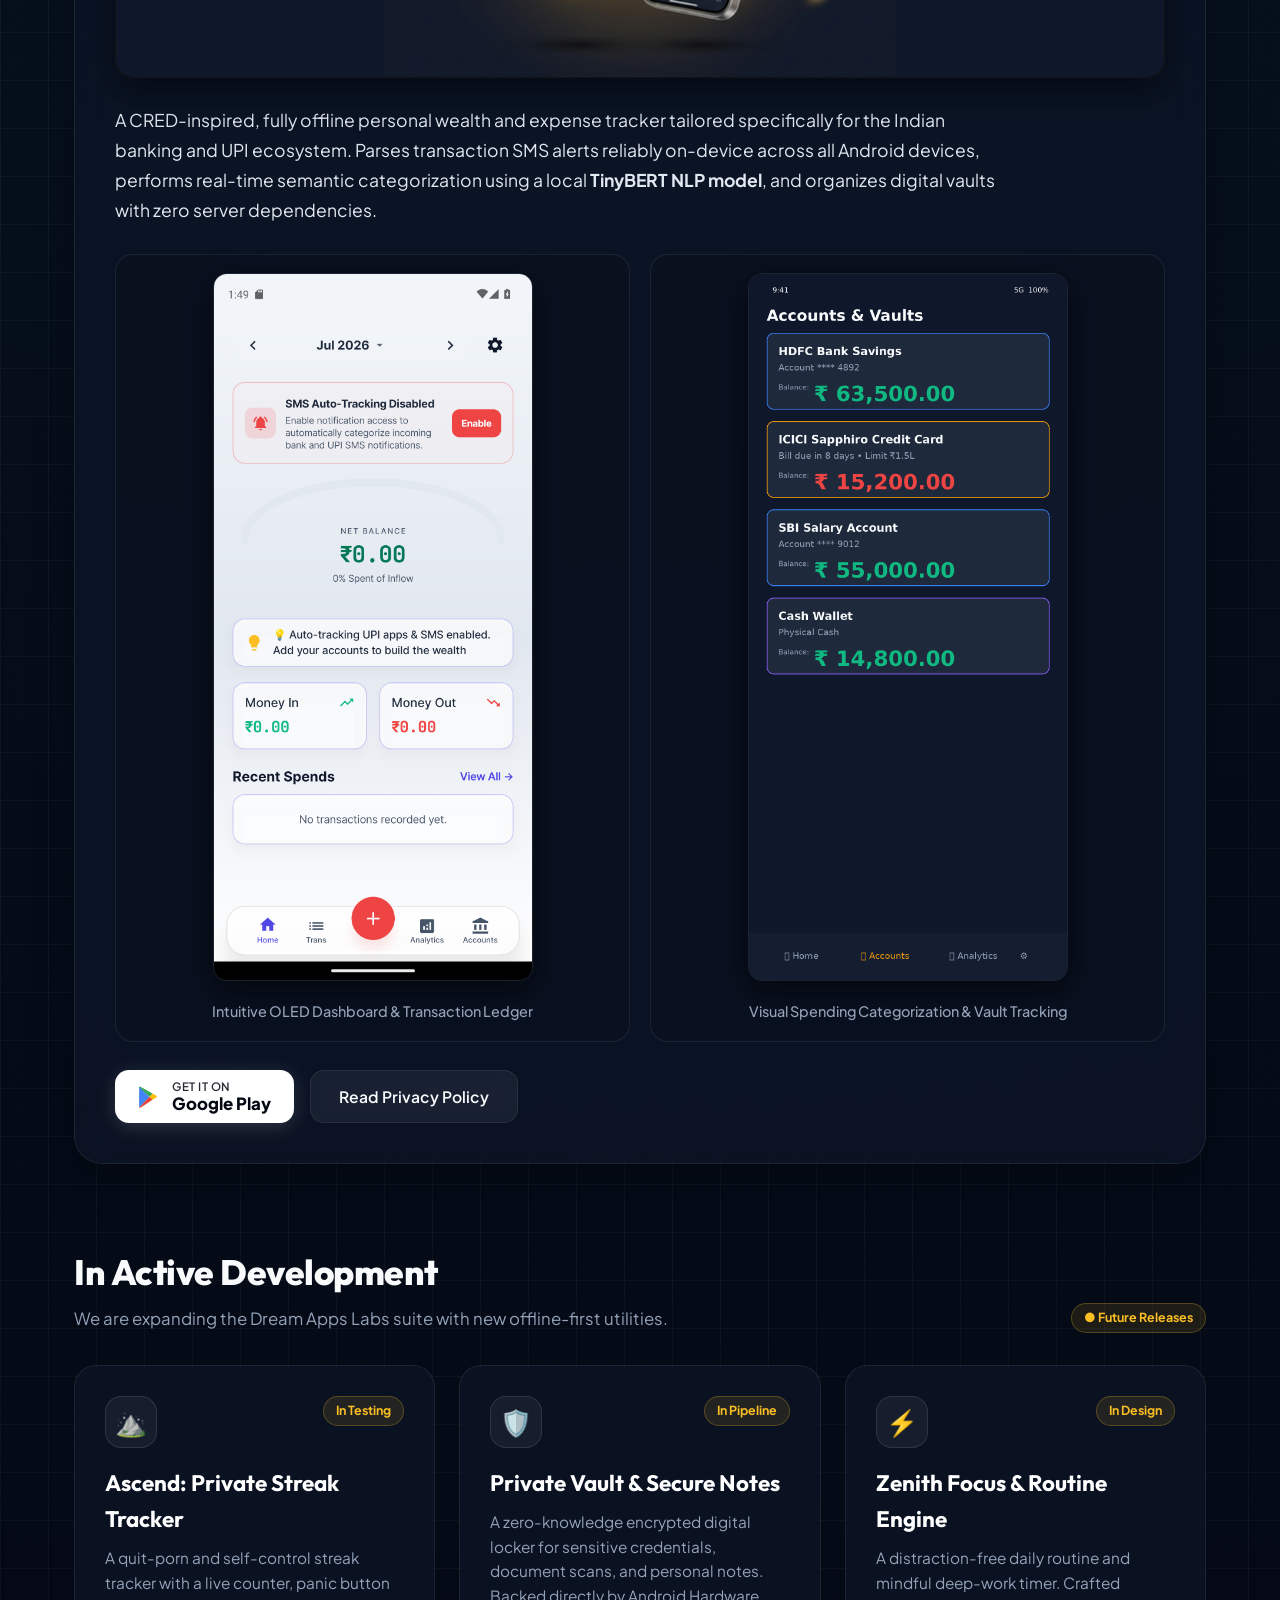
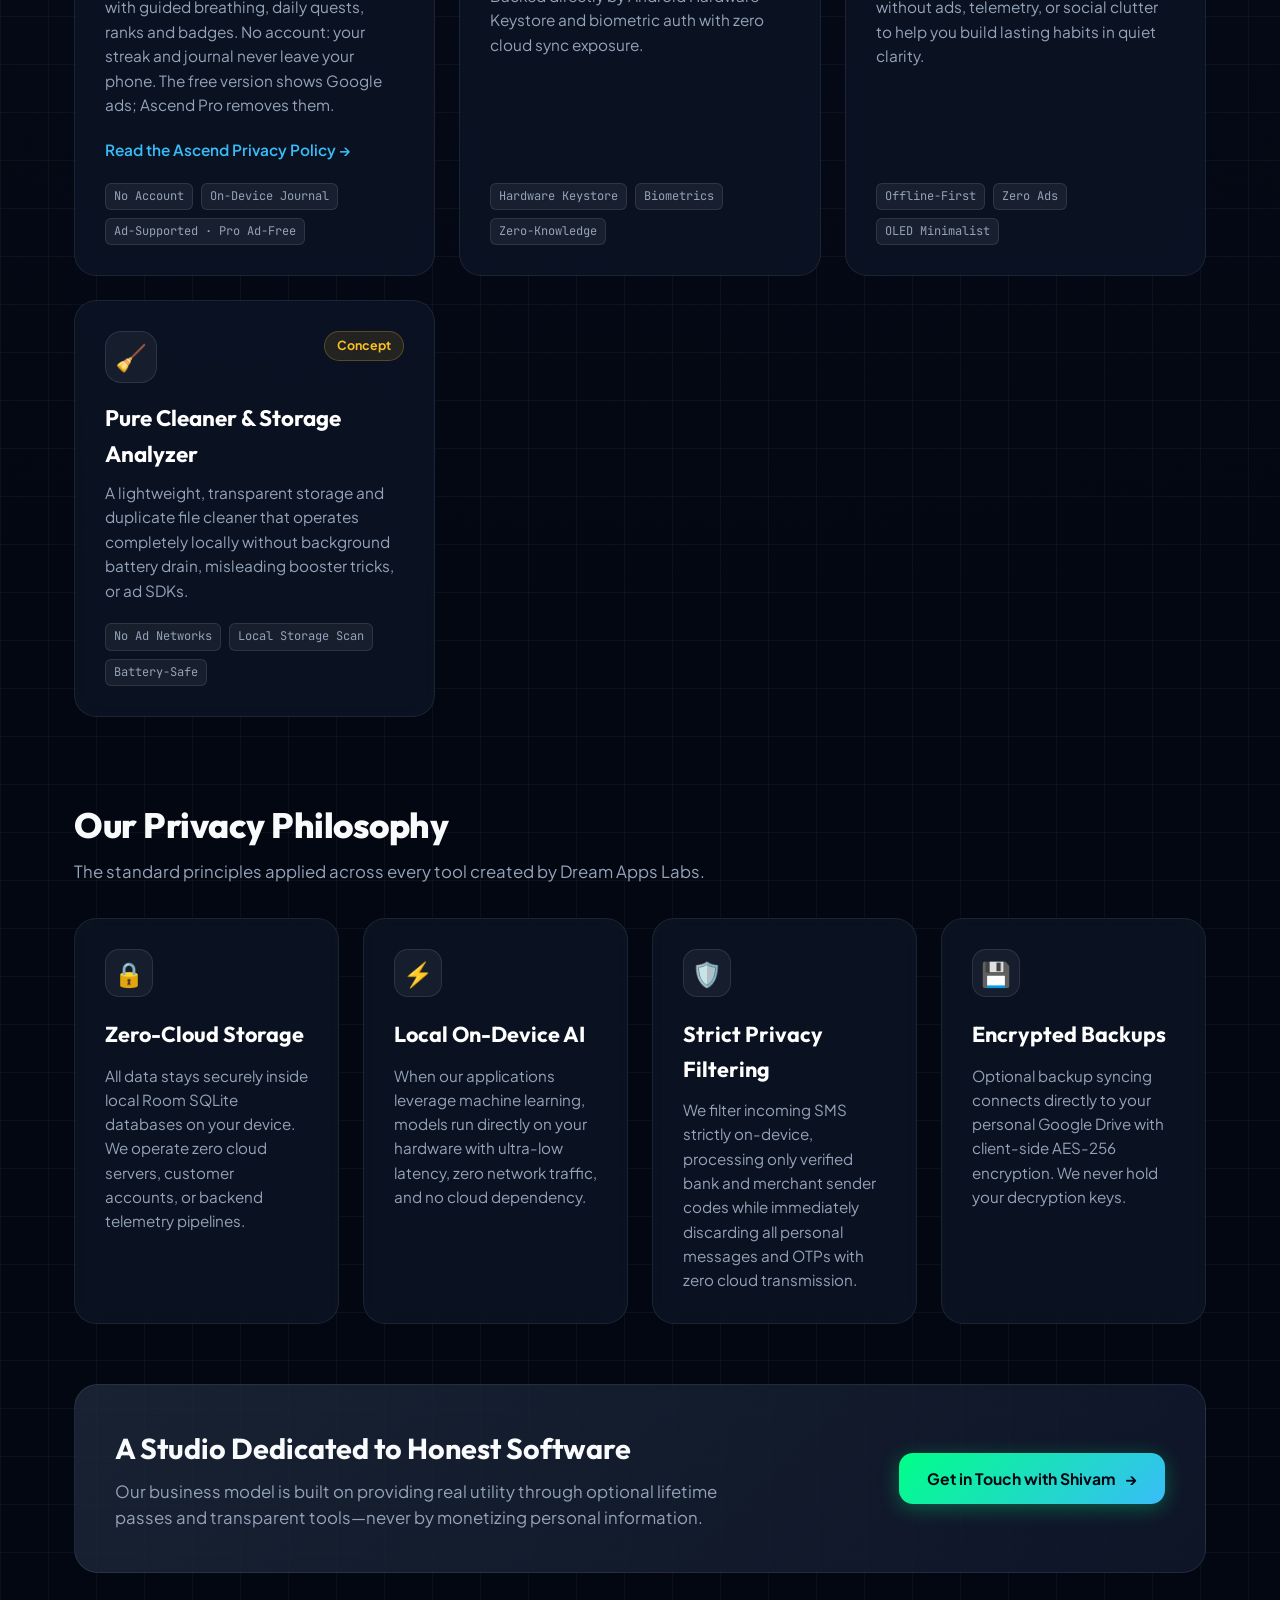
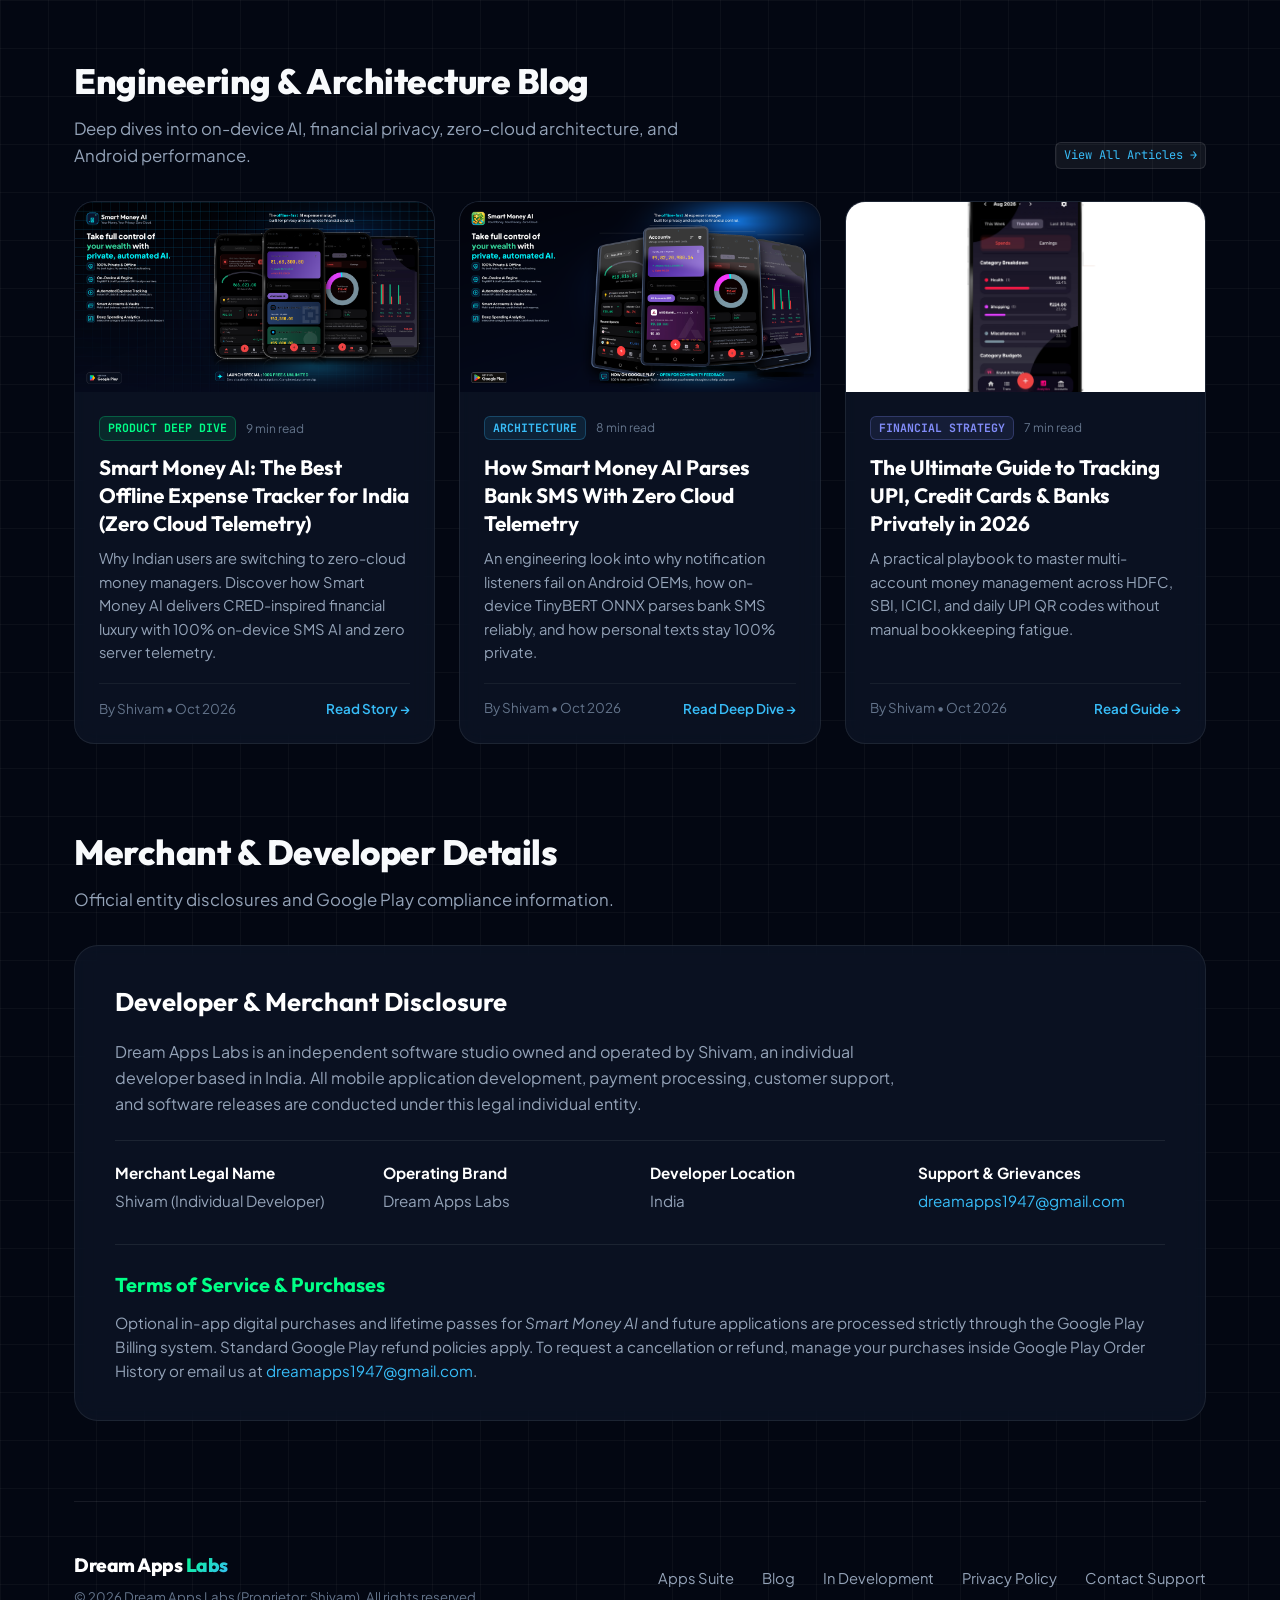
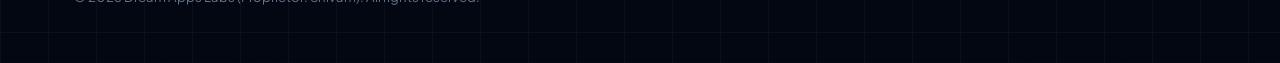
==== commit b145d754: "Introduce Ascend: privacy policy, homepage card, app-ads.txt - /policy/ascend/privacy-policy.html: o" ====
--- a/docs/index.html
+++ b/docs/index.html
@@ -1074,7 +1074,27 @@
         </div>
 
         <section class="pipeline-grid">
-            
+
+            <!-- Ascend Streak Tracker Card -->
+            <div class="pipeline-card">
+                <div>
+                    <div class="pipeline-top">
+                        <div class="pipeline-icon">⛰️</div>
+                        <span class="status-badge-pipeline">In Testing</span>
+                    </div>
+                    <h4>Ascend: Private Streak Tracker</h4>
+                    <p class="pipeline-desc">
+                        A quit-porn and self-control streak tracker with a live counter, panic button with guided breathing, daily quests, ranks and badges. No account: your streak and journal never leave your phone. The free version shows Google ads; Ascend Pro removes them.
+                    </p>
+                    <p class="pipeline-desc"><a href="policy/ascend/privacy-policy.html" style="color: var(--accent-blue); text-decoration: none; font-weight: 600;">Read the Ascend Privacy Policy →</a></p>
+                </div>
+                <div class="tag-pill-row">
+                    <span class="mono-pill">No Account</span>
+                    <span class="mono-pill">On-Device Journal</span>
+                    <span class="mono-pill">Ad-Supported · Pro Ad-Free</span>
+                </div>
+            </div>
+
             <!-- Vault App Card -->
             <div class="pipeline-card">
                 <div>
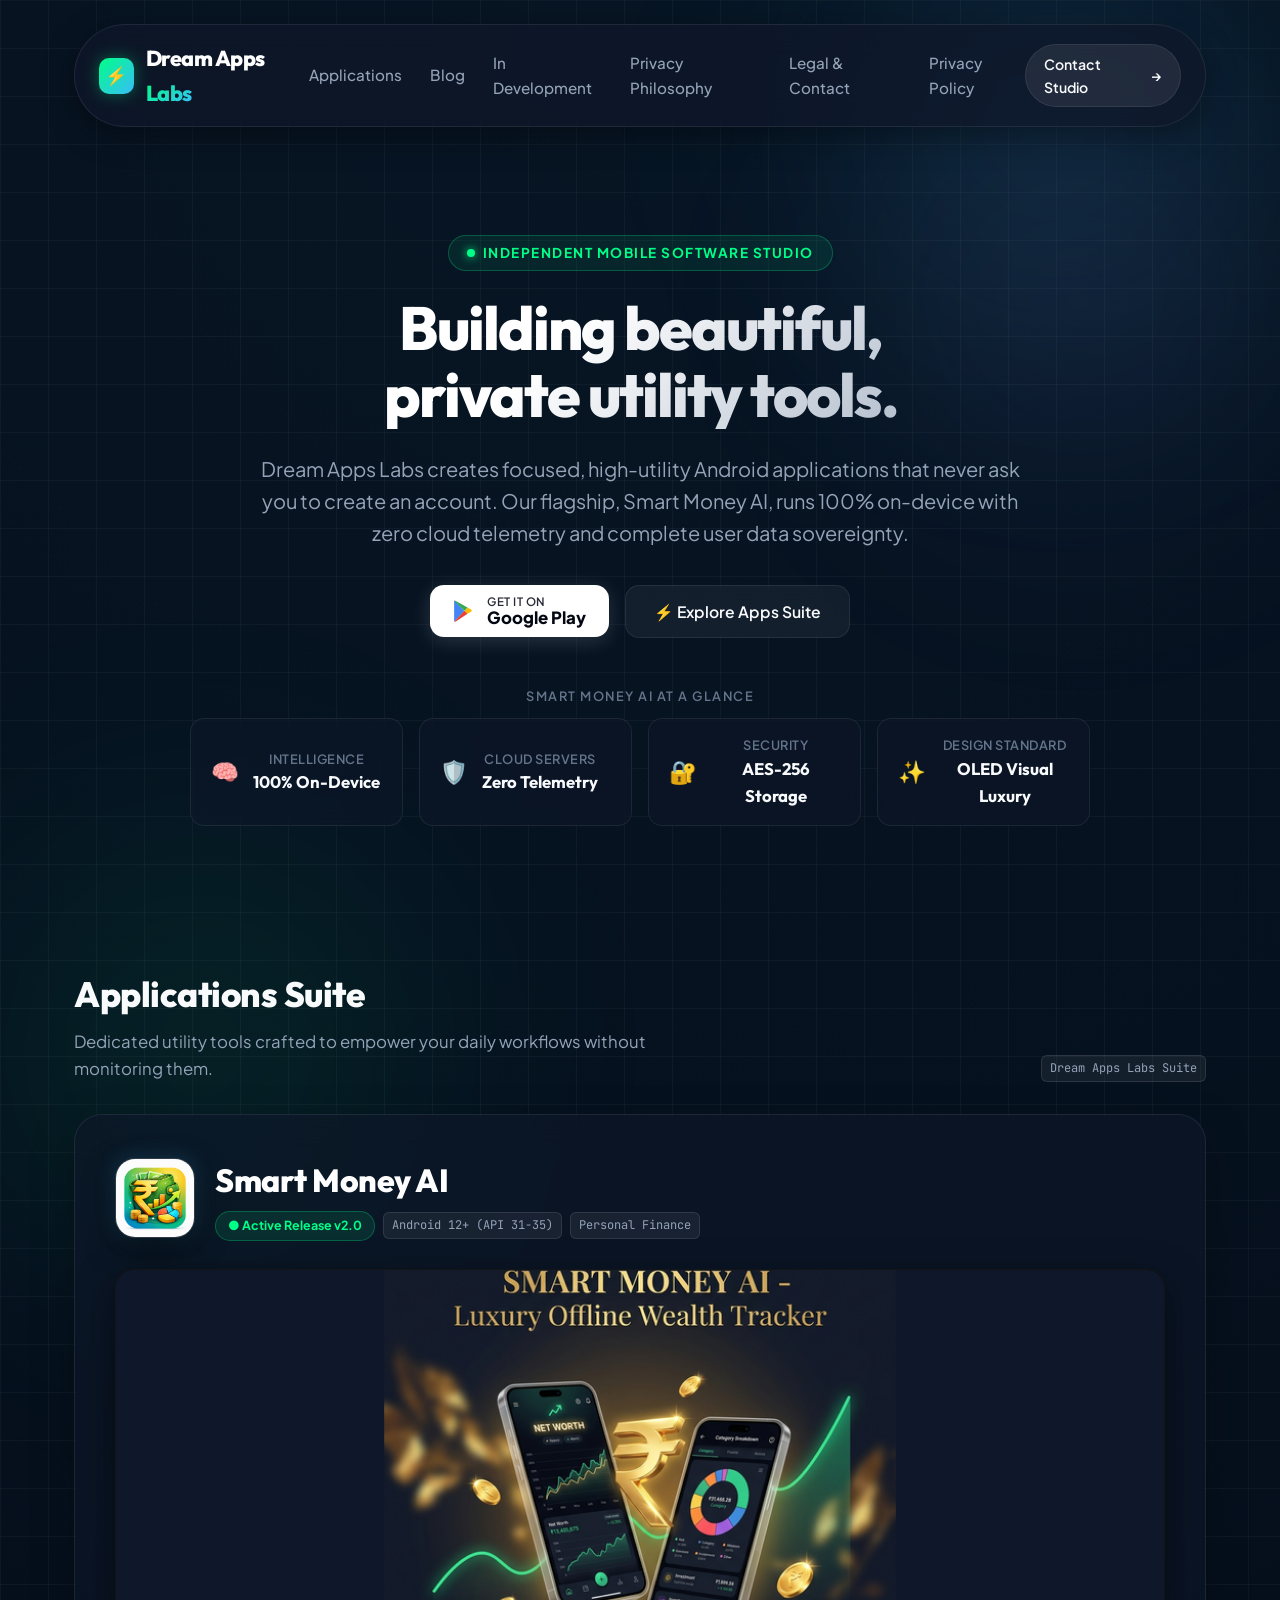
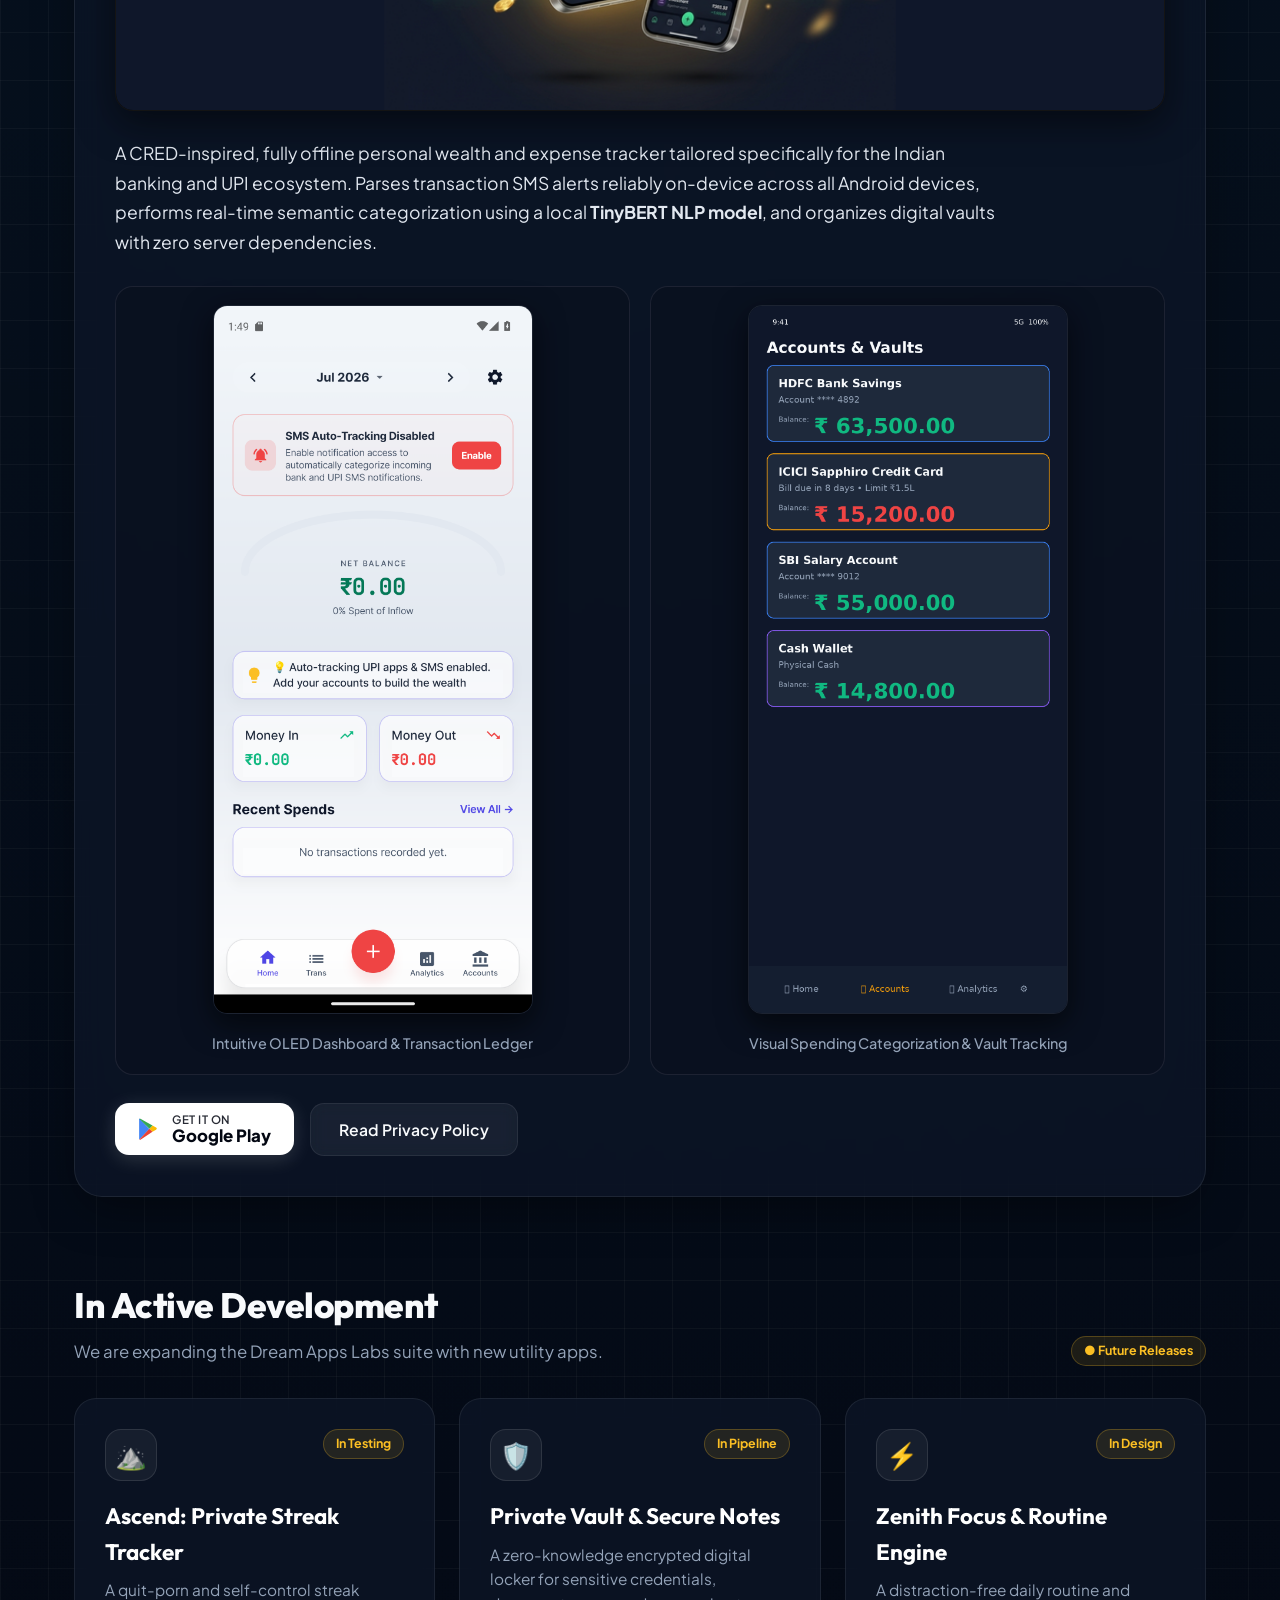
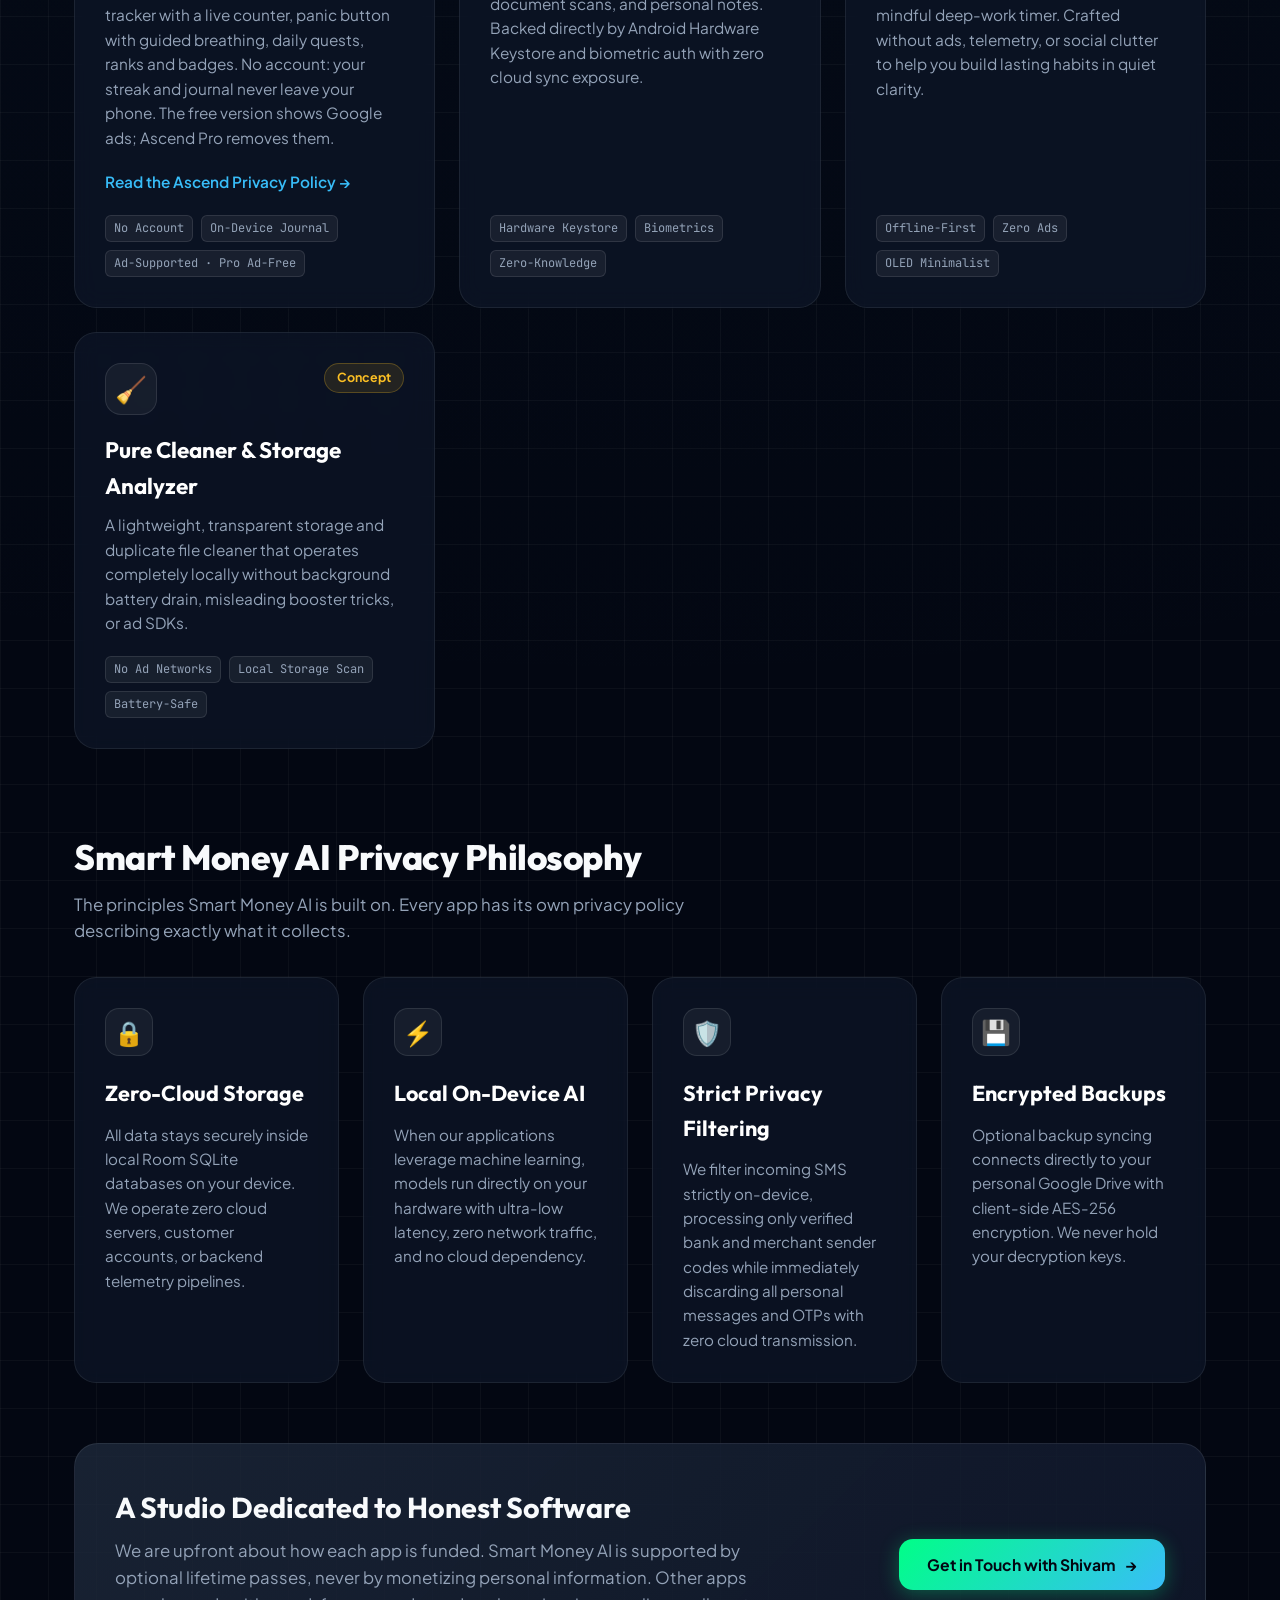
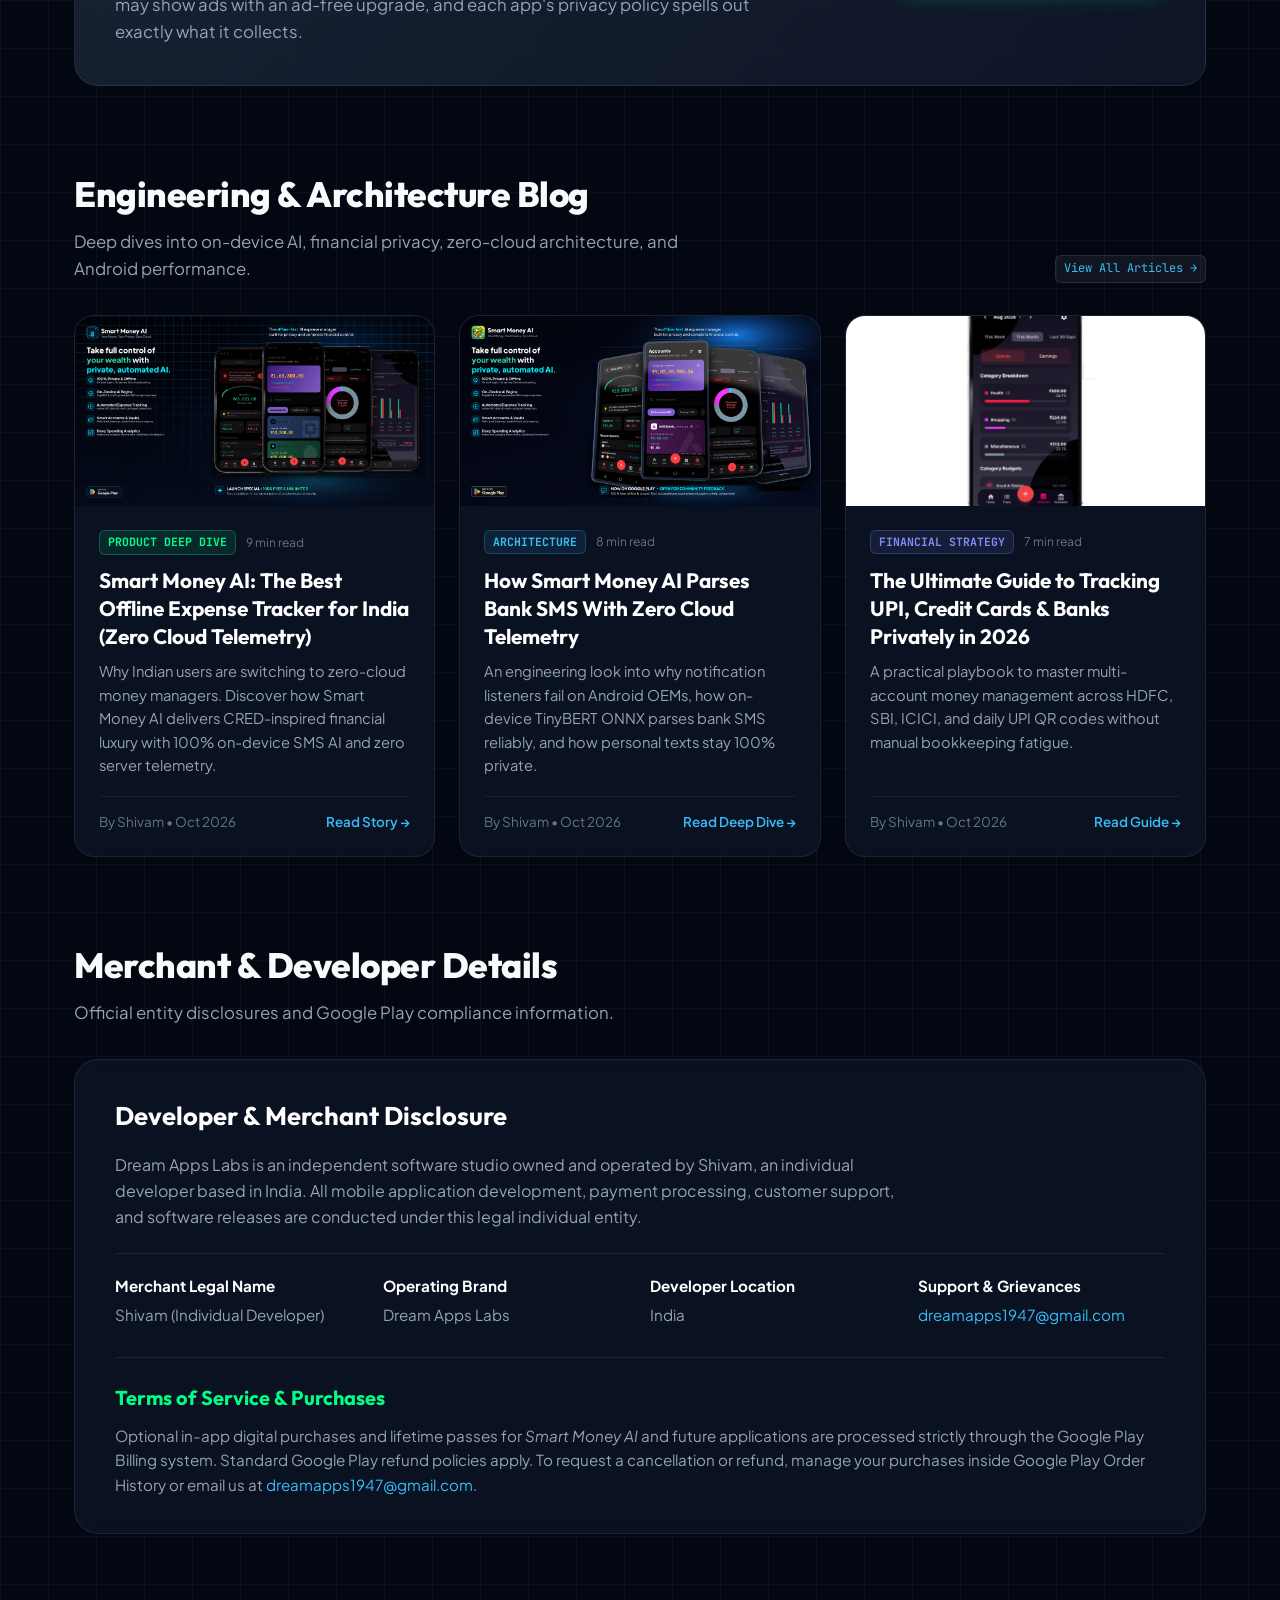
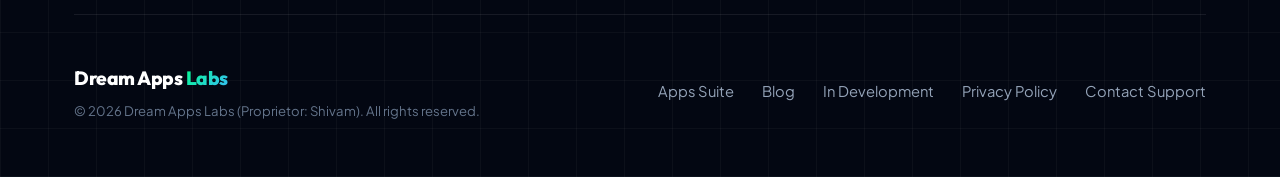
==== commit e95b5bc8: "Scope zero-telemetry and privacy claims to Smart Money AI These promises describe Smart Money AI, no" ====
--- a/docs/index.html
+++ b/docs/index.html
@@ -4,7 +4,7 @@
     <meta charset="UTF-8">
     <meta name="viewport" content="width=device-width, initial-scale=1.0">
     <title>Dream Apps Labs | Privacy-First Utility Studio</title>
-    <meta name="description" content="Dream Apps Labs is an independent mobile studio crafting beautiful, high-utility Android applications engineered with zero-cloud telemetry and on-device intelligence.">
+    <meta name="description" content="Dream Apps Labs is an independent mobile studio crafting beautiful, high-utility Android apps, including Smart Money AI, an offline expense tracker built with zero-cloud telemetry and on-device intelligence.">
     <link rel="canonical" href="https://dreamappslabs.space/">
     
     <!-- Open Graph / Social Sharing (WhatsApp, Telegram, Discord, LinkedIn, iMessage) -->
@@ -12,7 +12,7 @@
     <meta property="og:type" content="website">
     <meta property="og:url" content="https://dreamappslabs.space/">
     <meta property="og:title" content="Dream Apps Labs — Privacy-First Mobile Utility Studio">
-    <meta property="og:description" content="Discover intelligent, offline-first Android apps built with zero cloud telemetry. Explore Smart Money AI and our privacy-focused mobile utilities.">
+    <meta property="og:description" content="Discover beautiful, high-utility Android apps from Dream Apps Labs, including Smart Money AI, the offline expense tracker built with zero cloud telemetry.">
     <meta property="og:image" content="https://dreamappslabs.space/assets/og_banner_1200x630.png">
     <meta property="og:image:secure_url" content="https://dreamappslabs.space/assets/og_banner_1200x630.png">
     <meta property="og:image:type" content="image/png">
@@ -23,7 +23,7 @@
     <!-- Twitter / X Card -->
     <meta name="twitter:card" content="summary_large_image">
     <meta name="twitter:title" content="Dream Apps Labs — Privacy-First Mobile Utility Studio">
-    <meta name="twitter:description" content="Discover intelligent, offline-first Android apps built with zero cloud telemetry. Explore Smart Money AI and our privacy-focused mobile utilities.">
+    <meta name="twitter:description" content="Discover beautiful, high-utility Android apps from Dream Apps Labs, including Smart Money AI, the offline expense tracker built with zero cloud telemetry.">
     <meta name="twitter:image" content="https://dreamappslabs.space/assets/og_banner_1200x630.png">
 
     <!-- Favicons & App Icons for Browser Tabs & Mobile Home Screens -->
@@ -943,8 +943,8 @@
             </div>
             <h1>Building beautiful,<br>private utility tools.</h1>
             <p class="hero-desc">
-                Dream Apps Labs creates focused, high-utility Android applications engineered with an uncompromising commitment to privacy. 
-                Running 100% on-device with zero cloud telemetry, no accounts required, and complete user data sovereignty.
+                Dream Apps Labs creates focused, high-utility Android applications that never ask you to create an account.
+                Our flagship, Smart Money AI, runs 100% on-device with zero cloud telemetry and complete user data sovereignty.
             </p>
 
             <div class="hero-actions">
@@ -965,7 +965,8 @@
                 </a>
             </div>
 
-            <!-- Trust / Signal Badges -->
+            <!-- Trust / Signal Badges (Smart Money AI) -->
+            <p style="margin: 0 0 12px; color: var(--text-muted); font-size: 0.8rem; font-weight: 600; letter-spacing: 1.5px; text-transform: uppercase;">Smart Money AI at a glance</p>
             <div class="trust-grid">
                 <div class="trust-item">
                     <div class="trust-icon">🧠</div>
@@ -1068,7 +1069,7 @@
         <div id="pipeline" class="section-header">
             <div>
                 <h2 class="section-title">In Active Development</h2>
-                <p class="section-subtitle">We are expanding the Dream Apps Labs suite with new offline-first utilities.</p>
+                <p class="section-subtitle">We are expanding the Dream Apps Labs suite with new utility apps.</p>
             </div>
             <span class="status-badge-pipeline">● Future Releases</span>
         </div>
@@ -1157,8 +1158,8 @@
         <!-- Philosophy Section -->
         <div id="philosophy" class="section-header">
             <div>
-                <h2 class="section-title">Our Privacy Philosophy</h2>
-                <p class="section-subtitle">The standard principles applied across every tool created by Dream Apps Labs.</p>
+                <h2 class="section-title">Smart Money AI Privacy Philosophy</h2>
+                <p class="section-subtitle">The principles Smart Money AI is built on. Every app has its own privacy policy describing exactly what it collects.</p>
             </div>
         </div>
 
@@ -1189,7 +1190,7 @@
         <section class="studio-banner">
             <div>
                 <h3>A Studio Dedicated to Honest Software</h3>
-                <p>Our business model is built on providing real utility through optional lifetime passes and transparent tools—never by monetizing personal information.</p>
+                <p>We are upfront about how each app is funded. Smart Money AI is supported by optional lifetime passes, never by monetizing personal information. Other apps may show ads with an ad-free upgrade, and each app's privacy policy spells out exactly what it collects.</p>
             </div>
             <a href="mailto:dreamapps1947@gmail.com" class="btn btn-primary">
                 <span>Get in Touch with Shivam</span>
